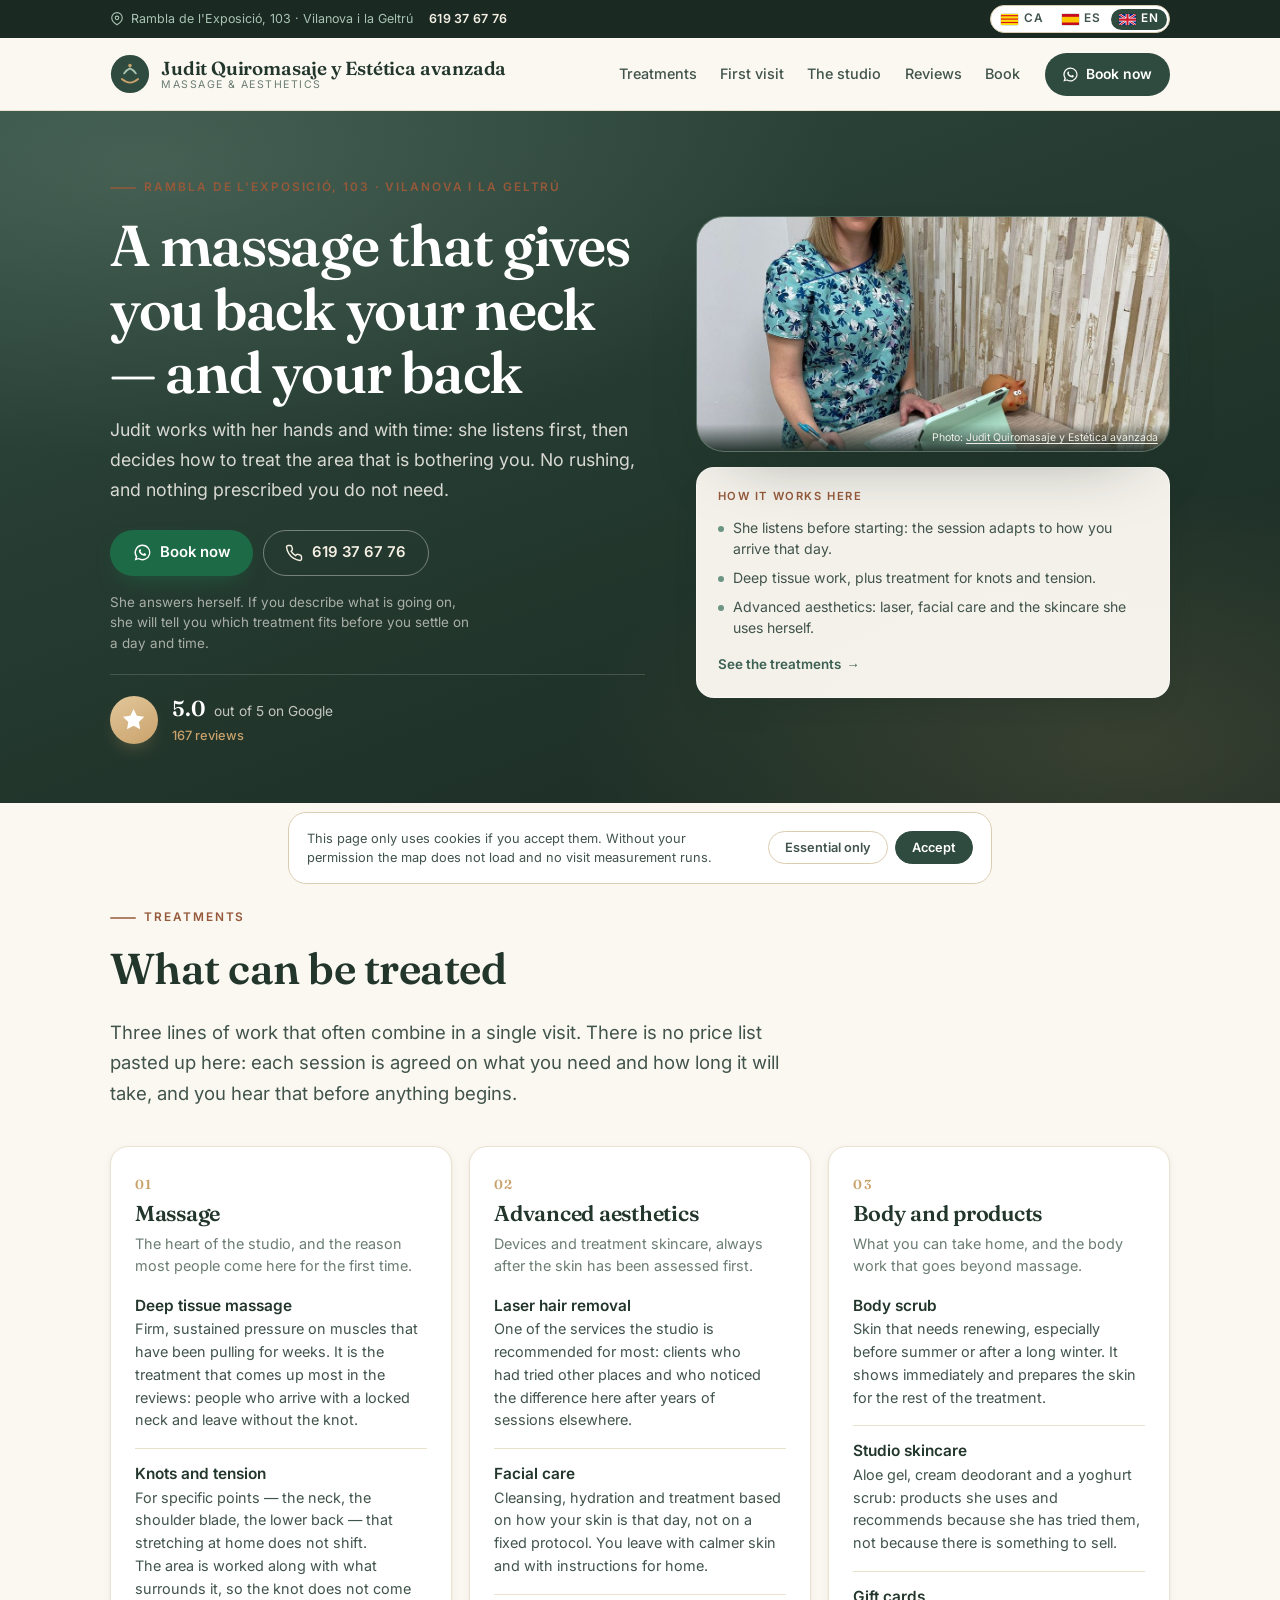
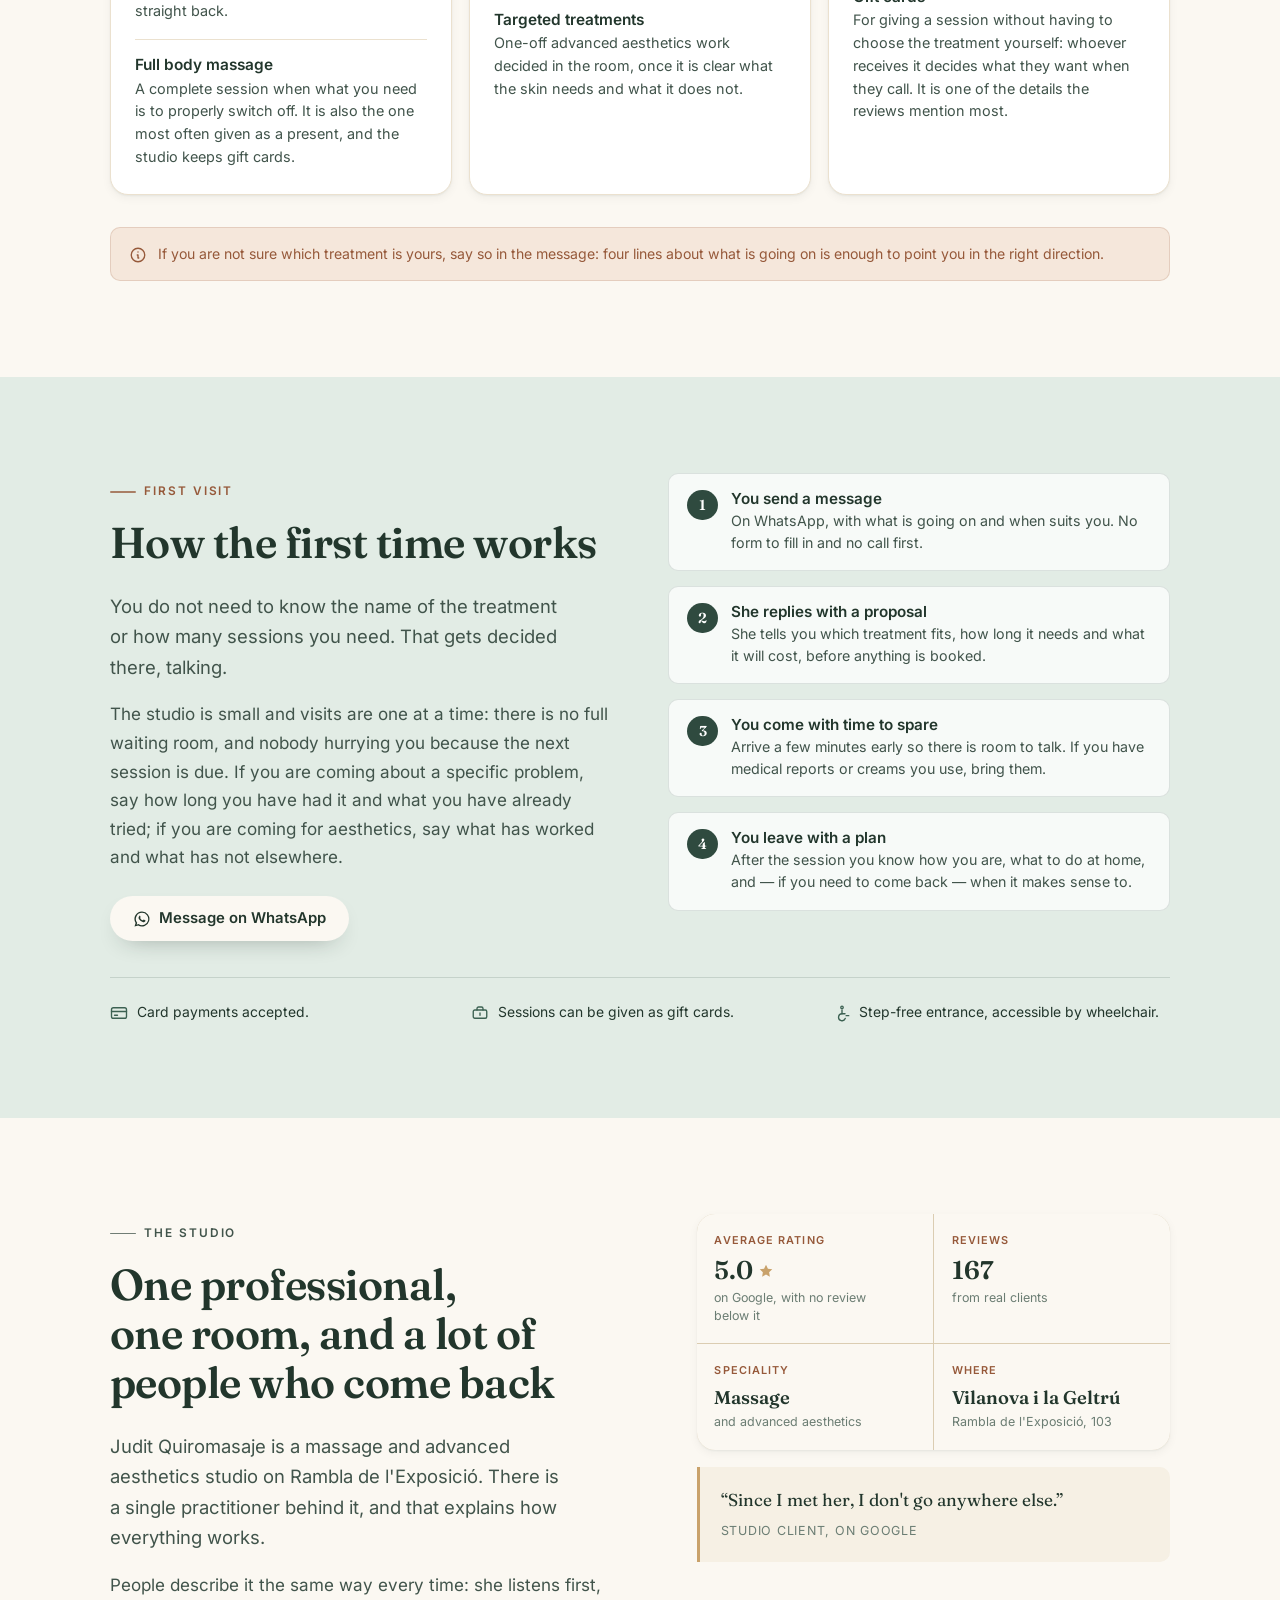
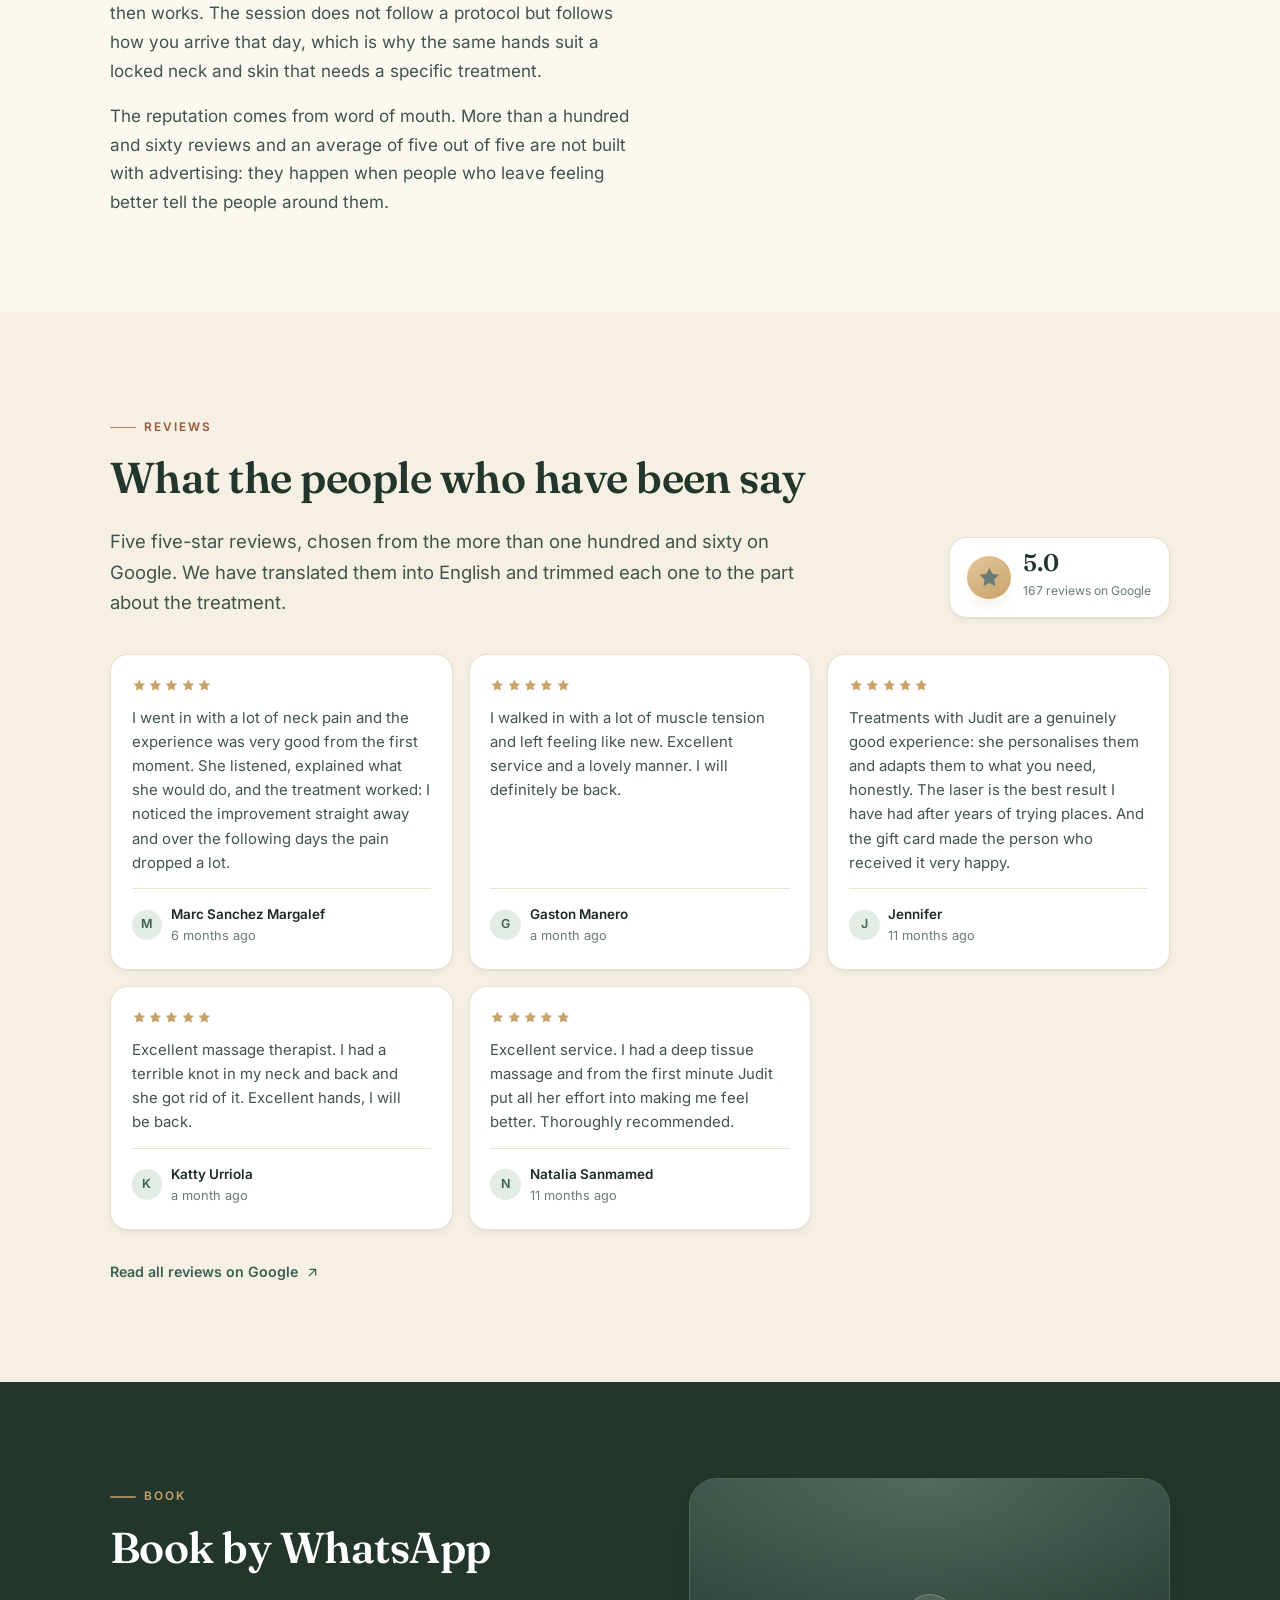
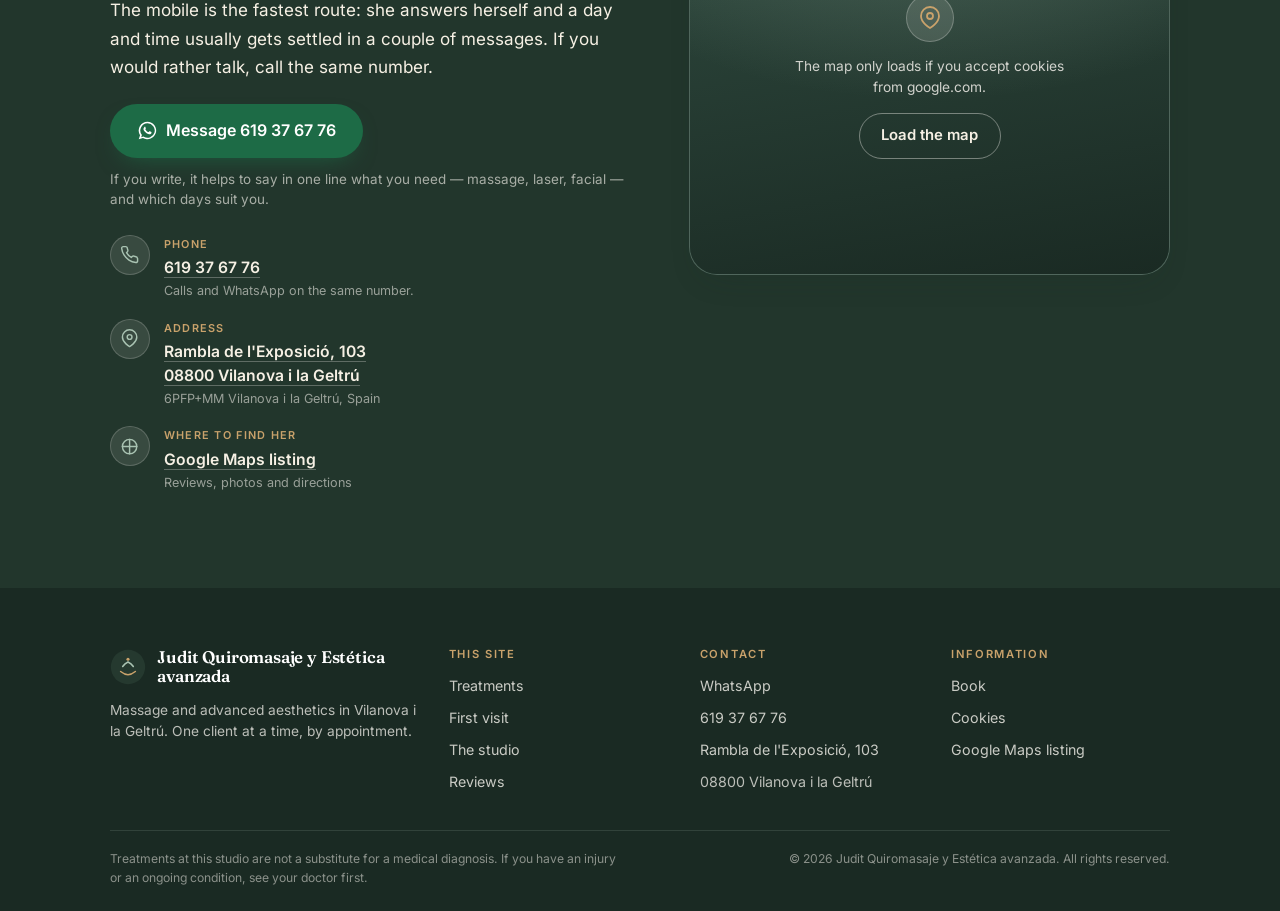
==== en/index.html @ f1882da8 "Trilingual site for juditquiromasaje" ====
<!DOCTYPE html>
<html lang="en" dir="ltr">
<head>
<meta charset="utf-8">
<meta name="viewport" content="width=device-width, initial-scale=1">
<title>Judit Quiromasaje — Massage and advanced aesthetics in Vilanova i la Geltrú</title>
<meta name="description" content="Massage and advanced aesthetics studio at Rambla de l&#39;Exposició, 103, Vilanova i la Geltrú. Deep tissue massage, facial and body treatments, laser and skincare. Book by WhatsApp.">
<meta name="author" content="Judit Quiromasaje y Estética avanzada">
<meta name="theme-color" content="#2f4a3f">
<meta name="robots" content="index, follow">
<link rel="canonical" href="https://juditquiromasaje.vilanovailageltru.info/en/">

<meta property="og:type" content="website">
<meta property="og:site_name" content="Judit Quiromasaje y Estética avanzada">
<meta property="og:title" content="Judit Quiromasaje — Massage and advanced aesthetics in Vilanova i la Geltrú">
<meta property="og:description" content="Massage and advanced aesthetics studio at Rambla de l&#39;Exposició, 103, Vilanova i la Geltrú. Deep tissue massage, facial and body treatments, laser and skincare. Book by WhatsApp.">
<meta property="og:locale" content="en_GB">
<meta property="og:url" content="https://juditquiromasaje.vilanovailageltru.info/en/">
<meta property="og:image" content="https://juditquiromasaje.vilanovailageltru.info/assets/img/og-image.jpg">
<meta property="og:image:width" content="1200">
<meta property="og:image:height" content="630">
<meta property="og:image:alt" content="Massage and advanced aesthetics in Vilanova i la Geltrú, bookable by WhatsApp">
<meta name="twitter:card" content="summary_large_image">
<meta name="twitter:title" content="Judit Quiromasaje — Massage and advanced aesthetics in Vilanova i la Geltrú">
<meta name="twitter:description" content="Massage and advanced aesthetics studio at Rambla de l&#39;Exposició, 103, Vilanova i la Geltrú. Deep tissue massage, facial and body treatments, laser and skincare. Book by WhatsApp.">
<meta name="twitter:image" content="https://juditquiromasaje.vilanovailageltru.info/assets/img/og-image.jpg">


<link rel="alternate" hreflang="ca-ES" href="https://juditquiromasaje.vilanovailageltru.info/">

<link rel="alternate" hreflang="es-ES" href="https://juditquiromasaje.vilanovailageltru.info/es/">

<link rel="alternate" hreflang="en-GB" href="https://juditquiromasaje.vilanovailageltru.info/en/">

<link rel="alternate" hreflang="x-default" href="https://juditquiromasaje.vilanovailageltru.info/">


<link rel="icon" href="../assets/img/favicon.svg" type="image/svg+xml">
<link rel="apple-touch-icon" href="../assets/img/apple-touch-icon.png">
<link rel="manifest" href="../site.webmanifest">
<link rel="preload" href="../assets/fonts/fraunces-latin.woff2" as="font" type="font/woff2" crossorigin>
<link rel="preload" href="../assets/fonts/inter-latin.woff2" as="font" type="font/woff2" crossorigin>
<link rel="stylesheet" href="../assets/css/styles.css">
<script type="application/ld+json">
{
  "@context": "https://schema.org",
  "@type": "HealthAndBeautyBusiness",
  "@id": "https://juditquiromasaje.vilanovailageltru.info/#business",
  "name": "Judit Quiromasaje y Estética avanzada",
  "url": "https://juditquiromasaje.vilanovailageltru.info",
  "image": "https://juditquiromasaje.vilanovailageltru.info/assets/img/og-image.jpg",
  "telephone": "+34619376776",
  "address": {
    "@type": "PostalAddress",
    "streetAddress": "Rambla de l'Exposició, 103",
    "postalCode": "08800",
    "addressLocality": "Vilanova i la Geltrú",
    "addressRegion": "Barcelona",
    "addressCountry": "ES"
  },
  "geo": {
    "@type": "GeoCoordinates",
    "latitude": 41.224205,
    "longitude": 1.7366772
  },
  "hasMap": "https://maps.google.com/?cid=7962689806372294087&g_mp=Cilnb29nbGUubWFwcy5wbGFjZXMudjEuUGxhY2VzLlNlYXJjaE5lYXJieRACGAQgAA",
  "inLanguage": "en",
  "aggregateRating": {
    "@type": "AggregateRating",
    "ratingValue": 5,
    "reviewCount": 167,
    "bestRating": 5,
    "worstRating": 1
  }
}
</script>
<script>
  /* Google Analytics 4 with consent mode. Goes in <head> of every generated page,
     before any other script. Nothing is fetched from Google until the visitor
     accepts, and storage stays denied by default even if the tag loads elsewhere. */
  (function () {
    var ID = 'G-71LT2Q093H';
    var KEY = 'cookie-consent-v1';
    var accepted = false;
    try { accepted = localStorage.getItem(KEY) === 'accepted'; } catch (e) {}

    window.dataLayer = window.dataLayer || [];
    window.gtag = function () { window.dataLayer.push(arguments); };
    gtag('js', new Date());

    gtag('consent', 'default', {
      ad_storage: 'denied',
      ad_user_data: 'denied',
      ad_personalization: 'denied',
      analytics_storage: 'denied'
    });

    function load() {
      if (window.__gaLoaded) return;
      window.__gaLoaded = true;
      var s = document.createElement('script');
      s.async = true;
      s.src = 'https://www.googletagmanager.com/gtag/js?id=' + ID;
      document.head.appendChild(s);
      gtag('config', ID);
    }

    function grant() {
      load();
      gtag('consent', 'update', {
        ad_storage: 'granted',
        ad_user_data: 'granted',
        ad_personalization: 'granted',
        analytics_storage: 'granted'
      });
    }

    /* The cookie banner calls this from BOTH buttons; nothing touches Google before it runs. */
    window.__analyticsConsent = function (isAccepted) {
      try { localStorage.setItem(KEY, isAccepted ? 'accepted' : 'essential'); } catch (e) {}
      if (isAccepted) grant();
    };

    if (accepted) grant();
  })();
</script>
</head>
<body>
<a class="skip-link" href="#main">Skip to content</a>

<div class="topbar">
  <div class="wrap topbar__inner">
    <p class="topbar__note">
      <svg viewBox="0 0 24 24" width="14" height="14" fill="none" stroke="currentColor" stroke-width="1.9" stroke-linecap="round" stroke-linejoin="round" aria-hidden="true"><path d="M21 10c0 7-9 12-9 12S3 17 3 10a9 9 0 0 1 18 0Z"/><circle cx="12" cy="10" r="3"/></svg>
      Rambla de l&#39;Exposició, 103 · Vilanova i la Geltrú
    </p>
    <p class="topbar__phone">
      <a href="tel:+34619376776">619 37 67 76</a>
    </p>
    <nav class="langs" aria-label="Language">
      
      <a class="langs__link" href="../" hreflang="ca" lang="ca">
        <span class="langs__flag" aria-hidden="true"><svg viewBox="0 0 24 16"><rect width="24" height="16" fill="#fcdd09"/><g fill="#da121a"><rect y="1.6" width="24" height="1.6"/><rect y="6.4" width="24" height="1.6"/><rect y="11.2" width="24" height="1.6"/></g></svg></span>
        <span class="langs__code">ca</span>
        <span class="sr-only">Català</span>
      </a>
      
      <a class="langs__link" href="../es/" hreflang="es" lang="es">
        <span class="langs__flag" aria-hidden="true"><svg viewBox="0 0 24 16"><rect width="24" height="16" fill="#c60b1e"/><rect y="4" width="24" height="8" fill="#ffc400"/></svg></span>
        <span class="langs__code">es</span>
        <span class="sr-only">Español</span>
      </a>
      
      <a class="langs__link" href="../en/" hreflang="en" lang="en" aria-current="true">
        <span class="langs__flag" aria-hidden="true"><svg viewBox="0 0 24 16"><rect width="24" height="16" fill="#00247d"/><path d="M0 0 24 16M24 0 0 16" stroke="#fff" stroke-width="3.2"/><path d="M0 0 24 16M24 0 0 16" stroke="#cf142b" stroke-width="1.6"/><path d="M12 0v16M0 8h24" stroke="#fff" stroke-width="5.2"/><path d="M12 0v16M0 8h24" stroke="#cf142b" stroke-width="3"/></svg></span>
        <span class="langs__code">en</span>
        <span class="sr-only">English</span>
      </a>
      
    </nav>
  </div>
</div>

<header class="header">
  <div class="wrap header__inner">
    <a class="brand" href="../" aria-label="Judit Quiromasaje y Estética avanzada — Vilanova i la Geltrú">
      <svg class="brand__mark" viewBox="0 0 44 44" width="40" height="40" aria-hidden="true">
        <circle cx="22" cy="22" r="21" fill="#2f4a3f"/>
        <path d="M13 27.5c3.2 2.6 5.9 3.9 9 3.9s5.8-1.3 9-3.9" stroke="#c9a26b" stroke-width="1.9" fill="none" stroke-linecap="round"/>
        <path d="M15.5 21.4c2-3.1 4.1-4.6 6.5-5.6 2.4 1 4.5 2.5 6.5 5.6" stroke="#a9c3b2" stroke-width="1.9" fill="none" stroke-linecap="round"/>
        <circle cx="22" cy="12.6" r="1.9" fill="#c9a26b"/>
      </svg>
      <span class="brand__text">
        <span class="brand__name">Judit Quiromasaje y Estética avanzada</span>
        <span class="brand__sub">Massage &amp; aesthetics</span>
      </span>
    </a>
    <nav class="nav" id="site-nav" data-open="false" aria-label="Main navigation">
      <ul class="nav__list">
        <li><a class="nav__link" href="#tractaments">Treatments</a></li>
        <li><a class="nav__link" href="#primera-visita">First visit</a></li>
        <li><a class="nav__link" href="#estudi">The studio</a></li>
        <li><a class="nav__link" href="#opinions">Reviews</a></li>
        <li><a class="nav__link" href="#contacte">Book</a></li>
      </ul>
    </nav>
    <a class="header__cta" href="https://wa.me/34619376776" target="_blank" rel="noopener">
      <svg viewBox="0 0 24 24" width="17" height="17" fill="currentColor" aria-hidden="true"><path d="M12 2a10 10 0 0 0-8.5 15.3L2 22l4.8-1.4A10 10 0 1 0 12 2Zm0 1.8a8.2 8.2 0 1 1-4.2 15.2l-.4-.2-2.6.8.8-2.5-.3-.4A8.2 8.2 0 0 1 12 3.8Zm-3 4c-.2 0-.5.1-.7.4-.3.3-.9 1-.9 2s.7 2.2 1 2.5c.2.3 1.5 2.1 3.7 2.9 1.8.7 2.2.6 2.6.6.5 0 1.5-.6 1.7-1.2.2-.6.2-1.1.2-1.2-.1-.1-.3-.2-.6-.3l-1.5-.7c-.2-.1-.4-.1-.5.1l-.6.8c-.1.2-.3.2-.5.1a7 7 0 0 1-2-1.3 7.6 7.6 0 0 1-1.4-1.8c-.1-.2 0-.3.1-.4l.5-.6c.1-.2.1-.3 0-.4l-.7-1.6c-.1-.4-.3-.4-.4-.4H9Z"/></svg>
      Book now
    </a>
    <button class="nav-toggle" type="button" aria-expanded="false" aria-controls="site-nav" aria-label="Open or close the menu">
      <svg viewBox="0 0 24 24" width="22" height="22" fill="none" stroke="currentColor" stroke-width="2" stroke-linecap="round" aria-hidden="true"><path d="M4 7h16M4 12h16M4 17h16"/></svg>
    </button>
  </div>
</header>

<main id="main">

  <!-- ================= HERO ================= -->
  <section class="hero" aria-labelledby="hero-title">
    <span class="hero__wash" aria-hidden="true"></span>
    <div class="wrap hero__inner">
      <div class="hero__copy">
        <p class="eyebrow">Rambla de l&#39;Exposició, 103 · Vilanova i la Geltrú</p>
        <h1 class="hero__title" id="hero-title">A massage that gives you back your neck — and your back</h1>
        <p class="hero__subtitle">Judit works with her hands and with time: she listens first, then decides how to treat the area that is bothering you. No rushing, and nothing prescribed you do not need.</p>
        <div class="hero__actions">
          <a class="btn btn--wa" href="https://wa.me/34619376776" target="_blank" rel="noopener">
            <svg viewBox="0 0 24 24" width="19" height="19" fill="currentColor" aria-hidden="true"><path d="M12 2a10 10 0 0 0-8.5 15.3L2 22l4.8-1.4A10 10 0 1 0 12 2Zm0 1.8a8.2 8.2 0 1 1-4.2 15.2l-.4-.2-2.6.8.8-2.5-.3-.4A8.2 8.2 0 0 1 12 3.8Zm-3 4c-.2 0-.5.1-.7.4-.3.3-.9 1-.9 2s.7 2.2 1 2.5c.2.3 1.5 2.1 3.7 2.9 1.8.7 2.2.6 2.6.6.5 0 1.5-.6 1.7-1.2.2-.6.2-1.1.2-1.2-.1-.1-.3-.2-.6-.3l-1.5-.7c-.2-.1-.4-.1-.5.1l-.6.8c-.1.2-.3.2-.5.1a7 7 0 0 1-2-1.3 7.6 7.6 0 0 1-1.4-1.8c-.1-.2 0-.3.1-.4l.5-.6c.1-.2.1-.3 0-.4l-.7-1.6c-.1-.4-.3-.4-.4-.4H9Z"/></svg>
            Book now
          </a>
          <a class="btn btn--outline" href="tel:+34619376776">
            <svg viewBox="0 0 24 24" width="18" height="18" fill="none" stroke="currentColor" stroke-width="1.9" stroke-linecap="round" stroke-linejoin="round" aria-hidden="true"><path d="M22 16.9v3a2 2 0 0 1-2.2 2 19.8 19.8 0 0 1-8.6-3.1 19.5 19.5 0 0 1-6-6A19.8 19.8 0 0 1 2.1 4.2 2 2 0 0 1 4.1 2h3a2 2 0 0 1 2 1.7c.1.9.4 1.8.7 2.6a2 2 0 0 1-.5 2.1L8.1 9.6a16 16 0 0 0 6 6l1.2-1.2a2 2 0 0 1 2.1-.5c.8.3 1.7.6 2.6.7a2 2 0 0 1 1.7 2.1Z"/></svg>
            619 37 67 76
          </a>
        </div>
        <p class="hero__hint">She answers herself. If you describe what is going on, she will tell you which treatment fits before you settle on a day and time.</p>
        <div class="hero__proof">
          <span class="rating__star" aria-hidden="true">
            <svg viewBox="0 0 24 24" fill="currentColor"><path d="M12 2.6l2.9 5.9 6.5.95-4.7 4.6 1.1 6.45L12 17.4l-5.8 3.1 1.1-6.45-4.7-4.6 6.5-.95L12 2.6Z"/></svg>
          </span>
          <p class="hero__proofText">
            <strong>5.0</strong> out of 5 on Google
            <span class="rating__count">167 reviews</span>
          </p>
        </div>
      </div>

      <div class="hero__aside">
        
        <figure class="hero__photo">
          <img src="../assets/img/hero-photo.jpg" alt="Inside Judit Quiromasaje&#39;s massage and aesthetics studio in Vilanova i la Geltrú" width="1050" height="1400" fetchpriority="high" decoding="async">
          
          <figcaption data-photo-credit>Photo:
            <a href="https://maps.google.com/maps/contrib/117145255998800128202" target="_blank" rel="noopener nofollow">Judit Quiromasaje y Estética avanzada</a>
          </figcaption>
          
        </figure>
        
        <div class="hero__card">
          <p class="hero__cardKicker">How it works here</p>
          <ul class="hero__cardList">
            <li>
              <span class="dot" aria-hidden="true"></span>
              <span>She listens before starting: the session adapts to how you arrive that day.</span>
            </li>
            <li>
              <span class="dot" aria-hidden="true"></span>
              <span>Deep tissue work, plus treatment for knots and tension.</span>
            </li>
            <li>
              <span class="dot" aria-hidden="true"></span>
              <span>Advanced aesthetics: laser, facial care and the skincare she uses herself.</span>
            </li>
          </ul>
          <a class="hero__cardLink" href="#tractaments">See the treatments</a>
        </div>
      </div>
    </div>
  </section>

  <!-- ================= TREATMENTS ================= -->
  <section class="section" id="tractaments" aria-labelledby="treat-title">
    <div class="wrap">
      <div class="section__head reveal">
        <p class="eyebrow">Treatments</p>
        <h2 class="h2" id="treat-title">What can be treated</h2>
        <p class="lead">Three lines of work that often combine in a single visit. There is no price list pasted up here: each session is agreed on what you need and how long it will take, and you hear that before anything begins.</p>
      </div>

      <div class="groups">
        <article class="group reveal">
          <header class="group__head">
            <span class="group__index">01</span>
            <h3 class="group__title">Massage</h3>
            <p class="group__lead">The heart of the studio, and the reason most people come here for the first time.</p>
          </header>
          <ul class="group__list">
            
            <li class="treatment">
              <h4 class="treatment__name">Deep tissue massage</h4>
              <p class="treatment__text">Firm, sustained pressure on muscles that have been pulling for weeks. It is the treatment that comes up most in the reviews: people who arrive with a locked neck and leave without the knot.</p>
            </li>
            
            <li class="treatment">
              <h4 class="treatment__name">Knots and tension</h4>
              <p class="treatment__text">For specific points — the neck, the shoulder blade, the lower back — that stretching at home does not shift. The area is worked along with what surrounds it, so the knot does not come straight back.</p>
            </li>
            
            <li class="treatment">
              <h4 class="treatment__name">Full body massage</h4>
              <p class="treatment__text">A complete session when what you need is to properly switch off. It is also the one most often given as a present, and the studio keeps gift cards.</p>
            </li>
            
          </ul>
        </article>

        <article class="group reveal">
          <header class="group__head">
            <span class="group__index">02</span>
            <h3 class="group__title">Advanced aesthetics</h3>
            <p class="group__lead">Devices and treatment skincare, always after the skin has been assessed first.</p>
          </header>
          <ul class="group__list">
            
            <li class="treatment">
              <h4 class="treatment__name">Laser hair removal</h4>
              <p class="treatment__text">One of the services the studio is recommended for most: clients who had tried other places and who noticed the difference here after years of sessions elsewhere.</p>
            </li>
            
            <li class="treatment">
              <h4 class="treatment__name">Facial care</h4>
              <p class="treatment__text">Cleansing, hydration and treatment based on how your skin is that day, not on a fixed protocol. You leave with calmer skin and with instructions for home.</p>
            </li>
            
            <li class="treatment">
              <h4 class="treatment__name">Targeted treatments</h4>
              <p class="treatment__text">One-off advanced aesthetics work decided in the room, once it is clear what the skin needs and what it does not.</p>
            </li>
            
          </ul>
        </article>

        <article class="group reveal">
          <header class="group__head">
            <span class="group__index">03</span>
            <h3 class="group__title">Body and products</h3>
            <p class="group__lead">What you can take home, and the body work that goes beyond massage.</p>
          </header>
          <ul class="group__list">
            
            <li class="treatment">
              <h4 class="treatment__name">Body scrub</h4>
              <p class="treatment__text">Skin that needs renewing, especially before summer or after a long winter. It shows immediately and prepares the skin for the rest of the treatment.</p>
            </li>
            
            <li class="treatment">
              <h4 class="treatment__name">Studio skincare</h4>
              <p class="treatment__text">Aloe gel, cream deodorant and a yoghurt scrub: products she uses and recommends because she has tried them, not because there is something to sell.</p>
            </li>
            
            <li class="treatment">
              <h4 class="treatment__name">Gift cards</h4>
              <p class="treatment__text">For giving a session without having to choose the treatment yourself: whoever receives it decides what they want when they call. It is one of the details the reviews mention most.</p>
            </li>
            
          </ul>
        </article>
      </div>

      <p class="note reveal">
        <svg viewBox="0 0 24 24" width="18" height="18" fill="none" stroke="currentColor" stroke-width="1.8" stroke-linecap="round" stroke-linejoin="round" aria-hidden="true"><circle cx="12" cy="12" r="9"/><path d="M12 8h.01M11 12h1v4h1"/></svg>
        If you are not sure which treatment is yours, say so in the message: four lines about what is going on is enough to point you in the right direction.
      </p>
    </div>
  </section>

  <!-- ================= FIRST VISIT ================= -->
  <section class="section section--sage" id="primera-visita" aria-labelledby="first-title">
    <div class="wrap">
      <div class="first__grid">
        <div class="reveal">
          <p class="eyebrow">First visit</p>
          <h2 class="h2" id="first-title">How the first time works</h2>
          <p class="lead">You do not need to know the name of the treatment or how many sessions you need. That gets decided there, talking.</p>
          <p class="first__body">The studio is small and visits are one at a time: there is no full waiting room, and nobody hurrying you because the next session is due. If you are coming about a specific problem, say how long you have had it and what you have already tried; if you are coming for aesthetics, say what has worked and what has not elsewhere.</p>
          <a class="btn btn--cream" href="https://wa.me/34619376776" target="_blank" rel="noopener">
            <svg viewBox="0 0 24 24" width="18" height="18" fill="currentColor" aria-hidden="true"><path d="M12 2a10 10 0 0 0-8.5 15.3L2 22l4.8-1.4A10 10 0 1 0 12 2Zm0 1.8a8.2 8.2 0 1 1-4.2 15.2l-.4-.2-2.6.8.8-2.5-.3-.4A8.2 8.2 0 0 1 12 3.8Zm-3 4c-.2 0-.5.1-.7.4-.3.3-.9 1-.9 2s.7 2.2 1 2.5c.2.3 1.5 2.1 3.7 2.9 1.8.7 2.2.6 2.6.6.5 0 1.5-.6 1.7-1.2.2-.6.2-1.1.2-1.2-.1-.1-.3-.2-.6-.3l-1.5-.7c-.2-.1-.4-.1-.5.1l-.6.8c-.1.2-.3.2-.5.1a7 7 0 0 1-2-1.3 7.6 7.6 0 0 1-1.4-1.8c-.1-.2 0-.3.1-.4l.5-.6c.1-.2.1-.3 0-.4l-.7-1.6c-.1-.4-.3-.4-.4-.4H9Z"/></svg>
            Message on WhatsApp
          </a>
        </div>

        <ol class="steps reveal">
          <li class="step">
            <span class="step__num">1</span>
            <div>
              <h3 class="step__title">You send a message</h3>
              <p class="step__text">On WhatsApp, with what is going on and when suits you. No form to fill in and no call first.</p>
            </div>
          </li>
          <li class="step">
            <span class="step__num">2</span>
            <div>
              <h3 class="step__title">She replies with a proposal</h3>
              <p class="step__text">She tells you which treatment fits, how long it needs and what it will cost, before anything is booked.</p>
            </div>
          </li>
          <li class="step">
            <span class="step__num">3</span>
            <div>
              <h3 class="step__title">You come with time to spare</h3>
              <p class="step__text">Arrive a few minutes early so there is room to talk. If you have medical reports or creams you use, bring them.</p>
            </div>
          </li>
          <li class="step">
            <span class="step__num">4</span>
            <div>
              <h3 class="step__title">You leave with a plan</h3>
              <p class="step__text">After the session you know how you are, what to do at home, and — if you need to come back — when it makes sense to.</p>
            </div>
          </li>
        </ol>
      </div>

      <ul class="practical reveal">
        <li>
          <svg viewBox="0 0 24 24" width="18" height="18" fill="none" stroke="currentColor" stroke-width="1.8" stroke-linecap="round" stroke-linejoin="round" aria-hidden="true"><rect x="2" y="5" width="20" height="14" rx="2.5"/><path d="M2 10h20"/><path d="M6 15h4"/></svg>
          <span>Card payments accepted.</span>
        </li>
        <li>
          <svg viewBox="0 0 24 24" width="18" height="18" fill="none" stroke="currentColor" stroke-width="1.8" stroke-linecap="round" stroke-linejoin="round" aria-hidden="true"><rect x="3" y="8" width="18" height="11" rx="2"/><path d="M8 8V6a2 2 0 0 1 2-2h4a2 2 0 0 1 2 2v2"/><path d="M12 12v3"/></svg>
          <span>Sessions can be given as gift cards.</span>
        </li>
        <li>
          <svg viewBox="0 0 24 24" width="18" height="18" fill="none" stroke="currentColor" stroke-width="1.8" stroke-linecap="round" stroke-linejoin="round" aria-hidden="true"><circle cx="12" cy="4.5" r="1.6"/><path d="M12 8v5h4"/><path d="M12 13a4.6 4.6 0 1 0 4.3 6.3"/><path d="M17.5 15.5h3.5"/></svg>
          <span>Step-free entrance, accessible by wheelchair.</span>
        </li>
      </ul>
    </div>
  </section>

  <!-- ================= ABOUT / STUDIO ================= -->
  <section class="section" id="estudi" aria-labelledby="studio-title">
    <div class="wrap">
      <div class="about__grid">
        <div class="about__copy reveal">
          <p class="eyebrow">The studio</p>
          <h2 class="h2" id="studio-title">One professional, one room, and a lot of people who come back</h2>
          <p class="lead">Judit Quiromasaje is a massage and advanced aesthetics studio on Rambla de l&#39;Exposició. There is a single practitioner behind it, and that explains how everything works.</p>
          <p>People describe it the same way every time: she listens first, then works. The session does not follow a protocol but follows how you arrive that day, which is why the same hands suit a locked neck and skin that needs a specific treatment.</p>
          <p>The reputation comes from word of mouth. More than a hundred and sixty reviews and an average of five out of five are not built with advertising: they happen when people who leave feeling better tell the people around them.</p>
        </div>
        <div class="reveal">
          <dl class="stats">
            <div class="stat">
              <dt class="stat__label">Average rating</dt>
              <dd class="stat__value">
                5.0
                <svg viewBox="0 0 24 24" fill="currentColor" aria-hidden="true"><path d="M12 2.6l2.9 5.9 6.5.95-4.7 4.6 1.1 6.45L12 17.4l-5.8 3.1 1.1-6.45-4.7-4.6 6.5-.95L12 2.6Z"/></svg>
              </dd>
              <p class="stat__label">on Google, with no review below it</p>
            </div>
            <div class="stat">
              <dt class="stat__label">Reviews</dt>
              <dd class="stat__value">167</dd>
              <p class="stat__label">from real clients</p>
            </div>
            <div class="stat">
              <dt class="stat__label">Speciality</dt>
              <dd class="stat__value stat__value--text">Massage</dd>
              <p class="stat__label">and advanced aesthetics</p>
            </div>
            <div class="stat">
              <dt class="stat__label">Where</dt>
              <dd class="stat__value stat__value--text">Vilanova i la Geltrú</dd>
              <p class="stat__label">Rambla de l&#39;Exposició, 103</p>
            </div>
          </dl>
          <figure class="pull">
            <blockquote><p>“Since I met her, I don&#39;t go anywhere else.”</p></blockquote>
            <figcaption>Studio client, on Google</figcaption>
          </figure>
        </div>
      </div>
    </div>
  </section>

  <!-- ================= REVIEWS ================= -->
  <section class="section section--sand" id="opinions" aria-labelledby="reviews-title">
    <div class="wrap">
      <div class="reviews__head reveal">
        <div>
          <p class="eyebrow">Reviews</p>
          <h2 class="h2" id="reviews-title">What the people who have been say</h2>
          <p class="lead">Five five-star reviews, chosen from the more than one hundred and sixty on Google. We have translated them into English and trimmed each one to the part about the treatment.</p>
        </div>
        <div class="reviews__score">
          <span class="rating__star" aria-hidden="true">
            <svg viewBox="0 0 24 24" fill="currentColor"><path d="M12 2.6l2.9 5.9 6.5.95-4.7 4.6 1.1 6.45L12 17.4l-5.8 3.1 1.1-6.45-4.7-4.6 6.5-.95L12 2.6Z"/></svg>
          </span>
          <div>
            <b>5.0</b>
            <span>167 reviews on Google</span>
          </div>
        </div>
      </div>
      <div class="quotes">
        
        <figure class="quote reveal">
          <div class="quote__stars" aria-label="5 out of 5 stars">
            <svg viewBox="0 0 24 24" fill="currentColor" aria-hidden="true"><path d="M12 2.6l2.9 5.9 6.5.95-4.7 4.6 1.1 6.45L12 17.4l-5.8 3.1 1.1-6.45-4.7-4.6 6.5-.95L12 2.6Z"/></svg><svg viewBox="0 0 24 24" fill="currentColor" aria-hidden="true"><path d="M12 2.6l2.9 5.9 6.5.95-4.7 4.6 1.1 6.45L12 17.4l-5.8 3.1 1.1-6.45-4.7-4.6 6.5-.95L12 2.6Z"/></svg><svg viewBox="0 0 24 24" fill="currentColor" aria-hidden="true"><path d="M12 2.6l2.9 5.9 6.5.95-4.7 4.6 1.1 6.45L12 17.4l-5.8 3.1 1.1-6.45-4.7-4.6 6.5-.95L12 2.6Z"/></svg><svg viewBox="0 0 24 24" fill="currentColor" aria-hidden="true"><path d="M12 2.6l2.9 5.9 6.5.95-4.7 4.6 1.1 6.45L12 17.4l-5.8 3.1 1.1-6.45-4.7-4.6 6.5-.95L12 2.6Z"/></svg><svg viewBox="0 0 24 24" fill="currentColor" aria-hidden="true"><path d="M12 2.6l2.9 5.9 6.5.95-4.7 4.6 1.1 6.45L12 17.4l-5.8 3.1 1.1-6.45-4.7-4.6 6.5-.95L12 2.6Z"/></svg>
          </div>
          <blockquote><p>I went in with a lot of neck pain and the experience was very good from the first moment. She listened, explained what she would do, and the treatment worked: I noticed the improvement straight away and over the following days the pain dropped a lot.</p></blockquote>
          <figcaption>
            <span class="quote__avatar" aria-hidden="true">M</span>
            <span>
              <strong>Marc Sanchez Margalef</strong>
              6 months ago
            </span>
          </figcaption>
        </figure>
        
        <figure class="quote reveal">
          <div class="quote__stars" aria-label="5 out of 5 stars">
            <svg viewBox="0 0 24 24" fill="currentColor" aria-hidden="true"><path d="M12 2.6l2.9 5.9 6.5.95-4.7 4.6 1.1 6.45L12 17.4l-5.8 3.1 1.1-6.45-4.7-4.6 6.5-.95L12 2.6Z"/></svg><svg viewBox="0 0 24 24" fill="currentColor" aria-hidden="true"><path d="M12 2.6l2.9 5.9 6.5.95-4.7 4.6 1.1 6.45L12 17.4l-5.8 3.1 1.1-6.45-4.7-4.6 6.5-.95L12 2.6Z"/></svg><svg viewBox="0 0 24 24" fill="currentColor" aria-hidden="true"><path d="M12 2.6l2.9 5.9 6.5.95-4.7 4.6 1.1 6.45L12 17.4l-5.8 3.1 1.1-6.45-4.7-4.6 6.5-.95L12 2.6Z"/></svg><svg viewBox="0 0 24 24" fill="currentColor" aria-hidden="true"><path d="M12 2.6l2.9 5.9 6.5.95-4.7 4.6 1.1 6.45L12 17.4l-5.8 3.1 1.1-6.45-4.7-4.6 6.5-.95L12 2.6Z"/></svg><svg viewBox="0 0 24 24" fill="currentColor" aria-hidden="true"><path d="M12 2.6l2.9 5.9 6.5.95-4.7 4.6 1.1 6.45L12 17.4l-5.8 3.1 1.1-6.45-4.7-4.6 6.5-.95L12 2.6Z"/></svg>
          </div>
          <blockquote><p>I walked in with a lot of muscle tension and left feeling like new. Excellent service and a lovely manner. I will definitely be back.</p></blockquote>
          <figcaption>
            <span class="quote__avatar" aria-hidden="true">G</span>
            <span>
              <strong>Gaston Manero</strong>
              a month ago
            </span>
          </figcaption>
        </figure>
        
        <figure class="quote reveal">
          <div class="quote__stars" aria-label="5 out of 5 stars">
            <svg viewBox="0 0 24 24" fill="currentColor" aria-hidden="true"><path d="M12 2.6l2.9 5.9 6.5.95-4.7 4.6 1.1 6.45L12 17.4l-5.8 3.1 1.1-6.45-4.7-4.6 6.5-.95L12 2.6Z"/></svg><svg viewBox="0 0 24 24" fill="currentColor" aria-hidden="true"><path d="M12 2.6l2.9 5.9 6.5.95-4.7 4.6 1.1 6.45L12 17.4l-5.8 3.1 1.1-6.45-4.7-4.6 6.5-.95L12 2.6Z"/></svg><svg viewBox="0 0 24 24" fill="currentColor" aria-hidden="true"><path d="M12 2.6l2.9 5.9 6.5.95-4.7 4.6 1.1 6.45L12 17.4l-5.8 3.1 1.1-6.45-4.7-4.6 6.5-.95L12 2.6Z"/></svg><svg viewBox="0 0 24 24" fill="currentColor" aria-hidden="true"><path d="M12 2.6l2.9 5.9 6.5.95-4.7 4.6 1.1 6.45L12 17.4l-5.8 3.1 1.1-6.45-4.7-4.6 6.5-.95L12 2.6Z"/></svg><svg viewBox="0 0 24 24" fill="currentColor" aria-hidden="true"><path d="M12 2.6l2.9 5.9 6.5.95-4.7 4.6 1.1 6.45L12 17.4l-5.8 3.1 1.1-6.45-4.7-4.6 6.5-.95L12 2.6Z"/></svg>
          </div>
          <blockquote><p>Treatments with Judit are a genuinely good experience: she personalises them and adapts them to what you need, honestly. The laser is the best result I have had after years of trying places. And the gift card made the person who received it very happy.</p></blockquote>
          <figcaption>
            <span class="quote__avatar" aria-hidden="true">J</span>
            <span>
              <strong>Jennifer</strong>
              11 months ago
            </span>
          </figcaption>
        </figure>
        
        <figure class="quote reveal">
          <div class="quote__stars" aria-label="5 out of 5 stars">
            <svg viewBox="0 0 24 24" fill="currentColor" aria-hidden="true"><path d="M12 2.6l2.9 5.9 6.5.95-4.7 4.6 1.1 6.45L12 17.4l-5.8 3.1 1.1-6.45-4.7-4.6 6.5-.95L12 2.6Z"/></svg><svg viewBox="0 0 24 24" fill="currentColor" aria-hidden="true"><path d="M12 2.6l2.9 5.9 6.5.95-4.7 4.6 1.1 6.45L12 17.4l-5.8 3.1 1.1-6.45-4.7-4.6 6.5-.95L12 2.6Z"/></svg><svg viewBox="0 0 24 24" fill="currentColor" aria-hidden="true"><path d="M12 2.6l2.9 5.9 6.5.95-4.7 4.6 1.1 6.45L12 17.4l-5.8 3.1 1.1-6.45-4.7-4.6 6.5-.95L12 2.6Z"/></svg><svg viewBox="0 0 24 24" fill="currentColor" aria-hidden="true"><path d="M12 2.6l2.9 5.9 6.5.95-4.7 4.6 1.1 6.45L12 17.4l-5.8 3.1 1.1-6.45-4.7-4.6 6.5-.95L12 2.6Z"/></svg><svg viewBox="0 0 24 24" fill="currentColor" aria-hidden="true"><path d="M12 2.6l2.9 5.9 6.5.95-4.7 4.6 1.1 6.45L12 17.4l-5.8 3.1 1.1-6.45-4.7-4.6 6.5-.95L12 2.6Z"/></svg>
          </div>
          <blockquote><p>Excellent massage therapist. I had a terrible knot in my neck and back and she got rid of it. Excellent hands, I will be back.</p></blockquote>
          <figcaption>
            <span class="quote__avatar" aria-hidden="true">K</span>
            <span>
              <strong>Katty Urriola</strong>
              a month ago
            </span>
          </figcaption>
        </figure>
        
        <figure class="quote reveal">
          <div class="quote__stars" aria-label="5 out of 5 stars">
            <svg viewBox="0 0 24 24" fill="currentColor" aria-hidden="true"><path d="M12 2.6l2.9 5.9 6.5.95-4.7 4.6 1.1 6.45L12 17.4l-5.8 3.1 1.1-6.45-4.7-4.6 6.5-.95L12 2.6Z"/></svg><svg viewBox="0 0 24 24" fill="currentColor" aria-hidden="true"><path d="M12 2.6l2.9 5.9 6.5.95-4.7 4.6 1.1 6.45L12 17.4l-5.8 3.1 1.1-6.45-4.7-4.6 6.5-.95L12 2.6Z"/></svg><svg viewBox="0 0 24 24" fill="currentColor" aria-hidden="true"><path d="M12 2.6l2.9 5.9 6.5.95-4.7 4.6 1.1 6.45L12 17.4l-5.8 3.1 1.1-6.45-4.7-4.6 6.5-.95L12 2.6Z"/></svg><svg viewBox="0 0 24 24" fill="currentColor" aria-hidden="true"><path d="M12 2.6l2.9 5.9 6.5.95-4.7 4.6 1.1 6.45L12 17.4l-5.8 3.1 1.1-6.45-4.7-4.6 6.5-.95L12 2.6Z"/></svg><svg viewBox="0 0 24 24" fill="currentColor" aria-hidden="true"><path d="M12 2.6l2.9 5.9 6.5.95-4.7 4.6 1.1 6.45L12 17.4l-5.8 3.1 1.1-6.45-4.7-4.6 6.5-.95L12 2.6Z"/></svg>
          </div>
          <blockquote><p>Excellent service. I had a deep tissue massage and from the first minute Judit put all her effort into making me feel better. Thoroughly recommended.</p></blockquote>
          <figcaption>
            <span class="quote__avatar" aria-hidden="true">N</span>
            <span>
              <strong>Natalia Sanmamed</strong>
              11 months ago
            </span>
          </figcaption>
        </figure>
        
      </div>
      <a class="reviews__all" href="https://www.google.com/maps/place//data=!4m4!3m3!1s0x12a387c0a650e1bf:0x6e812830d571cdc7!9m1!1b1?g_mp=Cilnb29nbGUubWFwcy5wbGFjZXMudjEuUGxhY2VzLlNlYXJjaE5lYXJieRACGAQgAA" target="_blank" rel="noopener">
        Read all reviews on Google
        <svg viewBox="0 0 24 24" width="15" height="15" fill="none" stroke="currentColor" stroke-width="2" stroke-linecap="round" stroke-linejoin="round" aria-hidden="true"><path d="M7 17 17 7M8 7h9v9"/></svg>
      </a>
    </div>
  </section>

  <!-- ================= BOOKING / CONTACT ================= -->
  <section class="section section--booking" id="contacte" aria-labelledby="contact-title">
    <div class="wrap">
      <div class="booking__grid">
        <div class="booking__card reveal">
          <p class="eyebrow">Book</p>
          <h2 class="h2" id="contact-title">Book by WhatsApp</h2>
          <p class="booking__lead">The mobile is the fastest route: she answers herself and a day and time usually gets settled in a couple of messages. If you would rather talk, call the same number.</p>

          <a class="btn btn--wa btn--lg" href="https://wa.me/34619376776" target="_blank" rel="noopener">
            <svg viewBox="0 0 24 24" width="21" height="21" fill="currentColor" aria-hidden="true"><path d="M12 2a10 10 0 0 0-8.5 15.3L2 22l4.8-1.4A10 10 0 1 0 12 2Zm0 1.8a8.2 8.2 0 1 1-4.2 15.2l-.4-.2-2.6.8.8-2.5-.3-.4A8.2 8.2 0 0 1 12 3.8Zm-3 4c-.2 0-.5.1-.7.4-.3.3-.9 1-.9 2s.7 2.2 1 2.5c.2.3 1.5 2.1 3.7 2.9 1.8.7 2.2.6 2.6.6.5 0 1.5-.6 1.7-1.2.2-.6.2-1.1.2-1.2-.1-.1-.3-.2-.6-.3l-1.5-.7c-.2-.1-.4-.1-.5.1l-.6.8c-.1.2-.3.2-.5.1a7 7 0 0 1-2-1.3 7.6 7.6 0 0 1-1.4-1.8c-.1-.2 0-.3.1-.4l.5-.6c.1-.2.1-.3 0-.4l-.7-1.6c-.1-.4-.3-.4-.4-.4H9Z"/></svg>
            Message 619 37 67 76
          </a>
          <p class="booking__waNote">If you write, it helps to say in one line what you need — massage, laser, facial — and which days suit you.</p>

          <div class="contact-list">
            <div class="contact-item">
              <span class="contact-item__icon" aria-hidden="true">
                <svg viewBox="0 0 24 24" fill="none" stroke="currentColor" stroke-width="1.8" stroke-linecap="round" stroke-linejoin="round"><path d="M22 16.9v3a2 2 0 0 1-2.2 2 19.8 19.8 0 0 1-8.6-3.1 19.5 19.5 0 0 1-6-6A19.8 19.8 0 0 1 2.1 4.2 2 2 0 0 1 4.1 2h3a2 2 0 0 1 2 1.7c.1.9.4 1.8.7 2.6a2 2 0 0 1-.5 2.1L8.1 9.6a16 16 0 0 0 6 6l1.2-1.2a2 2 0 0 1 2.1-.5c.8.3 1.7.6 2.6.7a2 2 0 0 1 1.7 2.1Z"/></svg>
              </span>
              <div>
                <div class="contact-item__label">Phone</div>
                <div class="contact-item__value"><a href="tel:+34619376776">619 37 67 76</a></div>
                <div class="contact-item__meta">Calls and WhatsApp on the same number.</div>
              </div>
            </div>

            <div class="contact-item">
              <span class="contact-item__icon" aria-hidden="true">
                <svg viewBox="0 0 24 24" fill="none" stroke="currentColor" stroke-width="1.8" stroke-linecap="round" stroke-linejoin="round"><path d="M21 10c0 7-9 12-9 12S3 17 3 10a9 9 0 0 1 18 0Z"/><circle cx="12" cy="10" r="3"/></svg>
              </span>
              <div>
                <div class="contact-item__label">Address</div>
                <div class="contact-item__value">
                  <a href="https://www.google.com/maps/dir/?api=1&amp;destination=41.224205,1.7366772" target="_blank" rel="noopener">Rambla de l&#39;Exposició, 103<br>08800 Vilanova i la Geltrú</a>
                </div>
                <div class="contact-item__meta">6PFP+MM Vilanova i la Geltrú, Spain</div>
              </div>
            </div>

            <div class="contact-item">
              <span class="contact-item__icon" aria-hidden="true">
                <svg viewBox="0 0 24 24" fill="none" stroke="currentColor" stroke-width="1.8" stroke-linecap="round" stroke-linejoin="round"><circle cx="12" cy="12" r="9"/><path d="M12 3v18M3 12h18"/></svg>
              </span>
              <div>
                <div class="contact-item__label">Where to find her</div>
                
                <div class="contact-item__value"><a href="https://maps.google.com/?cid=7962689806372294087&amp;g_mp=Cilnb29nbGUubWFwcy5wbGFjZXMudjEuUGxhY2VzLlNlYXJjaE5lYXJieRACGAQgAA" target="_blank" rel="noopener">Google Maps listing</a></div>
                <div class="contact-item__meta">Reviews, photos and directions</div>
                
              </div>
            </div>
          </div>
        </div>

        <div class="map-shell" id="map-shell" data-map-loaded="false">
          <div class="map-placeholder">
            <div class="map-placeholder__inner">
              <span class="map-placeholder__pin" aria-hidden="true">
                <svg viewBox="0 0 24 24" fill="none" stroke="currentColor" stroke-width="1.8" stroke-linecap="round" stroke-linejoin="round"><path d="M21 10c0 7-9 12-9 12S3 17 3 10a9 9 0 0 1 18 0Z"/><circle cx="12" cy="10" r="3"/></svg>
              </span>
              <p>The map only loads if you accept cookies from google.com.</p>
              <button class="btn btn--outline" type="button" data-map-load>Load the map</button>
            </div>
          </div>
          <template id="map-template">
            <iframe title="Map showing the studio at Rambla de l&#39;Exposició, 103" src="https://www.google.com/maps?q=41.224205,1.7366772&amp;hl=en&amp;z=16&amp;output=embed" width="600" height="480" loading="lazy" referrerpolicy="no-referrer-when-downgrade" allowfullscreen></iframe>
          </template>
        </div>
      </div>
    </div>
  </section>

</main>

<footer class="footer">
  <div class="wrap">
    <div class="footer__grid">
      <div class="footer__brandCol">
        <a class="brand" href="../">
          <svg class="brand__mark" viewBox="0 0 44 44" width="36" height="36" aria-hidden="true">
            <circle cx="22" cy="22" r="21" fill="#25392f"/>
            <path d="M13 27.5c3.2 2.6 5.9 3.9 9 3.9s5.8-1.3 9-3.9" stroke="#c9a26b" stroke-width="1.9" fill="none" stroke-linecap="round"/>
            <path d="M15.5 21.4c2-3.1 4.1-4.6 6.5-5.6 2.4 1 4.5 2.5 6.5 5.6" stroke="#a9c3b2" stroke-width="1.9" fill="none" stroke-linecap="round"/>
            <circle cx="22" cy="12.6" r="1.9" fill="#c9a26b"/>
          </svg>
          <span class="brand__text"><span class="brand__name">Judit Quiromasaje y Estética avanzada</span></span>
        </a>
        <p>Massage and advanced aesthetics in Vilanova i la Geltrú. One client at a time, by appointment.</p>
      </div>
      <div>
        <h2>This site</h2>
        <ul>
          <li><a href="#tractaments">Treatments</a></li>
          <li><a href="#primera-visita">First visit</a></li>
          <li><a href="#estudi">The studio</a></li>
          <li><a href="#opinions">Reviews</a></li>
        </ul>
      </div>
      <div>
        <h2>Contact</h2>
        <ul>
          <li><a href="https://wa.me/34619376776" target="_blank" rel="noopener">WhatsApp</a></li>
          <li><a href="tel:+34619376776">619 37 67 76</a></li>
          <li><a href="https://www.google.com/maps/dir/?api=1&amp;destination=41.224205,1.7366772" target="_blank" rel="noopener">Rambla de l&#39;Exposició, 103</a></li>
          <li>08800 Vilanova i la Geltrú</li>
        </ul>
      </div>
      <div>
        <h2>Information</h2>
        <ul>
          <li><a href="#contacte">Book</a></li>
          <li><a href="#" data-cookie-open>Cookies</a></li>
          
          <li><a href="https://maps.google.com/?cid=7962689806372294087&amp;g_mp=Cilnb29nbGUubWFwcy5wbGFjZXMudjEuUGxhY2VzLlNlYXJjaE5lYXJieRACGAQgAA" target="_blank" rel="noopener">Google Maps listing</a></li>
          
        </ul>
      </div>
    </div>
    <div class="footer__legal">
      <p>Treatments at this studio are not a substitute for a medical diagnosis. If you have an injury or an ongoing condition, see your doctor first.</p>
      <p>© <span id="year">2026</span> Judit Quiromasaje y Estética avanzada. All rights reserved.</p>
    </div>
  </div>
</footer>

<div class="cookiebar" id="cookiebar" role="region" aria-label="Cookies" data-visible="false">
  <p>This page only uses cookies if you accept them. Without your permission the map does not load and no visit measurement runs.</p>
  <div class="cookiebar__actions">
    <button class="btn cookiebar__reject" type="button" data-cookie="essential">Essential only</button>
    <button class="btn cookiebar__accept" type="button" data-cookie="accept">Accept</button>
  </div>
</div>

<script src="../assets/js/main.js" defer></script>
</body>
</html>
---- assets/css/styles.css ----
/* ==========================================================================
   Judit Quiromasaje — styles
   Palette: forest green, warm cream, soft clay, muted gold
   ========================================================================== */

@font-face {
  font-family: "Fraunces";
  font-style: normal;
  font-weight: 400 700;
  font-display: swap;
  src: url("../fonts/fraunces-latin.woff2") format("woff2");
  unicode-range: U+0000-00FF, U+0131, U+0152-0153, U+02BB-02BC, U+02C6, U+02DA,
    U+02DC, U+2000-206F, U+2074, U+20AC, U+2122, U+2191, U+2193, U+2212, U+2215,
    U+FEFF, U+FFFD;
}
@font-face {
  font-family: "Fraunces";
  font-style: normal;
  font-weight: 400 700;
  font-display: swap;
  src: url("../fonts/fraunces-latin-ext.woff2") format("woff2");
  unicode-range: U+0100-02BA, U+02BD-02C5, U+02C7-02CC, U+02CE-02D7, U+02DD-02FF,
    U+0304, U+0308, U+0329, U+1D00-1DBF, U+1E00-1E9F, U+1EF2-1EFF, U+2020,
    U+20A0-20AB, U+20AD-20C0, U+2113, U+2C60-2C7F, U+A720-A7FF;
}
@font-face {
  font-family: "Inter";
  font-style: normal;
  font-weight: 400 600;
  font-display: swap;
  src: url("../fonts/inter-latin.woff2") format("woff2");
  unicode-range: U+0000-00FF, U+0131, U+0152-0153, U+02BB-02BC, U+02C6, U+02DA,
    U+02DC, U+2000-206F, U+2074, U+20AC, U+2122, U+2191, U+2193, U+2212, U+2215,
    U+FEFF, U+FFFD;
}
@font-face {
  font-family: "Inter";
  font-style: normal;
  font-weight: 400 600;
  font-display: swap;
  src: url("../fonts/inter-latin-ext.woff2") format("woff2");
  unicode-range: U+0100-02BA, U+02BD-02C5, U+02C7-02CC, U+02CE-02D7, U+02DD-02FF,
    U+0304, U+0308, U+0329, U+1D00-1DBF, U+1E00-1E9F, U+1EF2-1EFF, U+2020,
    U+20A0-20AB, U+20AD-20C0, U+2113, U+2C60-2C7F, U+A720-A7FF;
}

:root {
  --forest-950: #1a2a23;
  --forest-900: #22362c;
  --forest-800: #2f4a3f;
  --forest-700: #3c6152;
  --forest-500: #6c9483;
  --forest-300: #a9c3b2;
  --forest-100: #e2ece5;

  --cream-50: #fbf8f2;
  --cream-100: #f6f0e4;
  --cream-200: #ebe1cf;
  --cream-300: #dbcdb2;

  --clay-600: #96593a;
  --clay-500: #b17651;
  --clay-100: #f5e7db;

  --gold-500: #c9a26b;

  --ink: #1c2a24;
  --ink-soft: #41544b;
  --ink-mute: #6b7d73;

  --radius-sm: 10px;
  --radius: 18px;
  --radius-lg: 28px;
  --shadow-sm: 0 1px 2px rgba(26, 42, 35, .05), 0 3px 10px rgba(26, 42, 35, .05);
  --shadow: 0 14px 34px -18px rgba(26, 42, 35, .32);
  --shadow-lg: 0 34px 70px -40px rgba(26, 42, 35, .55);

  --wrap: 1140px;
  --pad: clamp(1rem, 4vw, 2.5rem);
  --section-y: clamp(3.25rem, 7.5vw, 6rem);

  --font-display: "Fraunces", Georgia, "Times New Roman", serif;
  --font-sans: "Inter", -apple-system, BlinkMacSystemFont, "Segoe UI", Roboto,
    Helvetica, Arial, sans-serif;

  color-scheme: light;
}

/* ---------- reset ---------- */
*,
*::before,
*::after { box-sizing: border-box; }

html {
  -webkit-text-size-adjust: 100%;
  scroll-behavior: smooth;
  scroll-padding-top: 5rem;
}

body {
  margin: 0;
  background: var(--cream-50);
  color: var(--ink);
  font-family: var(--font-sans);
  font-size: 1.0625rem;
  line-height: 1.68;
  -webkit-font-smoothing: antialiased;
  text-rendering: optimizeLegibility;
  overflow-x: hidden;
}

img, svg, iframe { max-width: 100%; }
img { height: auto; display: block; }

h1, h2, h3, h4 {
  font-family: var(--font-display);
  font-weight: 600;
  line-height: 1.14;
  letter-spacing: -0.012em;
  margin: 0 0 .5em;
  text-wrap: balance;
}

p { margin: 0 0 1em; text-wrap: pretty; }
p:last-child { margin-bottom: 0; }

a { color: var(--forest-700); }
a:hover { color: var(--clay-600); }

ul, ol { margin: 0; padding: 0; list-style: none; }

:where(a, button, summary, iframe, input):focus-visible {
  outline: 3px solid var(--forest-500);
  outline-offset: 3px;
  border-radius: 4px;
}

::selection { background: var(--forest-300); color: var(--forest-950); }

/* ---------- layout helpers ---------- */
.wrap {
  width: 100%;
  max-width: var(--wrap);
  margin-inline: auto;
  padding-inline: var(--pad);
}

.section { padding-block: var(--section-y); position: relative; }
.section--sand { background: var(--cream-100); }
.section--sage { background: var(--forest-100); }
.section--booking { background: var(--forest-900); color: var(--cream-100); }

.section__head { max-width: 62ch; }

.eyebrow {
  display: inline-flex;
  align-items: center;
  gap: .55rem;
  font-size: .74rem;
  font-weight: 600;
  letter-spacing: .16em;
  text-transform: uppercase;
  color: var(--clay-600);
  margin: 0 0 1rem;
}
.eyebrow::before {
  content: "";
  width: 1.6rem;
  height: 1.5px;
  background: currentColor;
  border-radius: 2px;
  opacity: .75;
}
.section--booking .eyebrow { color: var(--gold-500); }

.h2 {
  font-size: clamp(1.7rem, 1.2rem + 2.2vw, 2.7rem);
  margin-bottom: .55em;
  color: var(--forest-900);
}
.section--booking .h2 { color: #fff; }

.lead {
  font-size: clamp(1.02rem, .96rem + .3vw, 1.15rem);
  color: var(--ink-soft);
  max-width: 58ch;
  line-height: 1.65;
}
.section--booking .lead { color: rgba(251, 248, 242, .84); }

.skip-link {
  position: absolute;
  left: -9999px;
  top: 0;
  z-index: 120;
  background: var(--forest-900);
  color: #fff;
  padding: .75rem 1.25rem;
  border-radius: 0 0 var(--radius-sm) 0;
  text-decoration: none;
}
.skip-link:focus { left: 0; }

.sr-only {
  position: absolute;
  width: 1px; height: 1px;
  padding: 0; margin: -1px;
  overflow: hidden;
  clip: rect(0 0 0 0);
  white-space: nowrap;
  border: 0;
}

/* ---------- topbar ---------- */
.topbar {
  background: var(--forest-950);
  color: var(--forest-300);
  font-size: .78rem;
}
.topbar__inner {
  display: flex;
  align-items: center;
  gap: 1rem;
  min-height: 2.4rem;
  flex-wrap: wrap;
}
.topbar__note {
  display: inline-flex;
  align-items: center;
  gap: .45rem;
  margin: 0;
  color: var(--forest-300);
}
.topbar__note svg { flex: none; }
.topbar__phone { margin: 0; }
.topbar__phone a {
  color: var(--cream-100);
  text-decoration: none;
  font-weight: 600;
  letter-spacing: .02em;
}
.topbar .langs { margin-left: auto; }

/* ---------- header ---------- */
.header {
  position: sticky;
  top: 0;
  z-index: 50;
  background: rgba(251, 248, 242, .93);
  backdrop-filter: blur(12px);
  border-bottom: 1px solid var(--cream-200);
}
.header__inner {
  display: flex;
  align-items: center;
  gap: .85rem;
  min-height: 4.5rem;
}
.brand {
  display: inline-flex;
  align-items: center;
  gap: .7rem;
  text-decoration: none;
  color: var(--forest-900);
  min-width: 0;
}
.brand:hover { color: var(--forest-900); }
.brand__mark { flex: none; }
.brand__text {
  display: flex;
  flex-direction: column;
  line-height: 1.12;
  min-width: 0;
}
.brand__name {
  font-family: var(--font-display);
  font-size: 1.18rem;
  font-weight: 600;
  letter-spacing: -.01em;
  white-space: nowrap;
}
.brand__sub {
  font-size: .66rem;
  letter-spacing: .14em;
  text-transform: uppercase;
  color: var(--ink-mute);
  white-space: nowrap;
}

.nav { display: flex; margin-left: auto; }
.nav__list {
  display: flex;
  align-items: center;
  gap: .1rem;
}
.nav__link {
  display: block;
  padding: .45rem .68rem;
  border-radius: 999px;
  text-decoration: none;
  color: var(--ink-soft);
  font-size: .9rem;
  font-weight: 500;
  white-space: nowrap;
}
.nav__link:hover { background: var(--cream-200); color: var(--forest-900); }

.header__cta {
  display: inline-flex;
  align-items: center;
  gap: .45rem;
  padding: .6rem 1.1rem;
  border-radius: 999px;
  background: var(--forest-800);
  color: #fff;
  text-decoration: none;
  font-size: .87rem;
  font-weight: 600;
  white-space: nowrap;
  flex: none;
}
.header__cta:hover { background: var(--forest-700); color: #fff; }

.nav-toggle {
  display: none;
  align-items: center;
  justify-content: center;
  width: 2.75rem;
  height: 2.75rem;
  border: 1px solid var(--cream-300);
  border-radius: var(--radius-sm);
  background: transparent;
  color: var(--forest-900);
  cursor: pointer;
  flex: none;
}
.nav-toggle:hover { background: var(--cream-100); }

/* ---------- language switch ---------- */
.langs {
  display: flex;
  align-items: center;
  gap: .15rem;
  padding: .15rem;
  border: 1px solid var(--cream-300);
  border-radius: 999px;
  background: #fff;
  flex: none;
}
.langs__link {
  display: inline-flex;
  align-items: center;
  gap: .35rem;
  padding: .28rem .5rem;
  border-radius: 999px;
  text-decoration: none;
  font-size: .74rem;
  font-weight: 600;
  color: var(--ink-soft);
  line-height: 1;
}
.langs__link:hover { background: var(--cream-200); color: var(--forest-900); }
.langs__link[aria-current="true"] {
  background: var(--forest-800);
  color: #fff;
}
.langs__flag {
  width: 17px;
  height: 11px;
  border-radius: 2px;
  flex: none;
  box-shadow: 0 0 0 1px rgba(26, 42, 35, .14);
  display: block;
}
.langs__code { text-transform: uppercase; letter-spacing: .05em; }

/* ---------- buttons ---------- */
.btn {
  display: inline-flex;
  align-items: center;
  justify-content: center;
  gap: .55rem;
  padding: .8rem 1.35rem;
  border-radius: 999px;
  border: 1.5px solid transparent;
  font-family: var(--font-sans);
  font-size: .93rem;
  font-weight: 600;
  line-height: 1.2;
  text-align: center;
  text-decoration: none;
  cursor: pointer;
  transition: transform .18s ease, background-color .18s ease,
    border-color .18s ease, color .18s ease, box-shadow .18s ease;
}
.btn svg { flex: none; }
.btn:hover { transform: translateY(-1px); }
.btn--lg { padding: .95rem 1.6rem; font-size: 1rem; }

.btn--wa {
  background: #1d6b46;
  color: #fff;
  box-shadow: 0 10px 24px -12px rgba(29, 107, 70, .85);
}
.btn--wa:hover { background: #175639; color: #fff; }

.btn--outline {
  background: transparent;
  border-color: rgba(26, 42, 35, .28);
  color: var(--forest-900);
}
.btn--outline:hover {
  background: rgba(26, 42, 35, .06);
  border-color: rgba(26, 42, 35, .45);
  color: var(--forest-900);
}
.section--booking .btn--outline {
  border-color: rgba(251, 248, 242, .4);
  color: var(--cream-100);
}
.section--booking .btn--outline:hover {
  background: rgba(251, 248, 242, .12);
  color: #fff;
}

.btn--cream {
  background: var(--cream-50);
  color: var(--forest-900);
  box-shadow: 0 10px 24px -14px rgba(26, 42, 35, .45);
}
.btn--cream:hover { background: #fff; color: var(--forest-900); }

/* ---------- hero ---------- */
.hero {
  position: relative;
  background: var(--forest-900);
  color: var(--cream-100);
  overflow: hidden;
  isolation: isolate;
}
.hero__wash {
  position: absolute;
  inset: 0;
  z-index: -1;
  background:
    radial-gradient(90% 70% at 12% 8%, rgba(169, 195, 178, .2), transparent 60%),
    radial-gradient(70% 60% at 88% 92%, rgba(201, 162, 107, .16), transparent 62%),
    linear-gradient(160deg, #2f4a3f 0%, #22362c 58%, #1a2a23 100%);
}
.hero__inner {
  display: grid;
  grid-template-columns: minmax(0, 1.06fr) minmax(0, .94fr);
  gap: clamp(1.75rem, 4vw, 3.5rem);
  align-items: center;
  padding-block: clamp(2.25rem, 4.5vw, 3.75rem);
}
.hero__eyebrow { color: var(--gold-500); margin-bottom: .9rem; }
.hero__title {
  font-size: clamp(2rem, 1.15rem + 3.9vw, 3.6rem);
  line-height: 1.1;
  letter-spacing: -.022em;
  margin-bottom: .7rem;
  color: #fff;
}
.hero__subtitle {
  font-size: clamp(1rem, .95rem + .3vw, 1.1rem);
  color: rgba(251, 248, 242, .84);
  max-width: 48ch;
  margin-bottom: 1.6rem;
}
.hero__actions {
  display: flex;
  flex-wrap: wrap;
  gap: .6rem;
  align-items: center;
}
.hero__actions .btn--outline {
  border-color: rgba(251, 248, 242, .38);
  color: var(--cream-100);
}
.hero__actions .btn--outline:hover {
  background: rgba(251, 248, 242, .12);
  color: #fff;
}
.hero__hint {
  margin: 1rem 0 0;
  font-size: .84rem;
  line-height: 1.5;
  color: rgba(251, 248, 242, .62);
  max-width: 46ch;
}
.hero__proof {
  display: flex;
  align-items: center;
  gap: .85rem;
  margin-top: 1.35rem;
  padding-top: 1.2rem;
  border-top: 1px solid rgba(251, 248, 242, .16);
}
.hero__proof .rating__star { width: 3rem; height: 3rem; }
.hero__proof .rating__star svg { width: 1.7rem; height: 1.7rem; }
.hero__proofText {
  margin: 0;
  font-size: .86rem;
  color: rgba(251, 248, 242, .74);
  line-height: 1.4;
}
.hero__proofText strong {
  font-family: var(--font-display);
  font-size: 1.35rem;
  font-weight: 600;
  color: #fff;
  margin-right: .3rem;
}
.hero__proofText .rating__count {
  display: block;
  margin-top: .15rem;
  font-size: .8rem;
  font-weight: 500;
  color: var(--gold-500);
}

.hero__aside {
  display: flex;
  flex-direction: column;
  gap: .9rem;
  min-width: 0;
}

/* real business photo: top half, always credited (attribution requirement) */
.hero__photo {
  margin: 0;
  position: relative;
  border-radius: var(--radius-lg);
  overflow: hidden;
  border: 1px solid rgba(251, 248, 242, .22);
  box-shadow: var(--shadow-lg);
  background: var(--forest-800);
}
.hero__photo img {
  display: block;
  width: 100%;
  height: clamp(11rem, 26vh, 17rem);
  object-fit: cover;
  object-position: 50% 42%;
}
.hero__photo figcaption {
  position: absolute;
  inset: auto 0 0 0;
  padding: .4rem .7rem;
  font-size: .66rem;
  line-height: 1.35;
  color: rgba(251, 248, 242, .92);
  background: linear-gradient(to top, rgba(26, 42, 35, .9), rgba(26, 42, 35, 0));
  text-align: right;
}
.hero__photo figcaption a {
  color: rgba(251, 248, 242, .92);
  text-decoration: underline;
  text-underline-offset: 2px;
}
.hero__photo figcaption a:hover { color: #fff; }

.hero__card {
  background: rgba(251, 248, 242, .97);
  color: var(--ink);
  border-radius: var(--radius);
  padding: 1.2rem 1.3rem;
  box-shadow: var(--shadow);
  border: 1px solid rgba(255, 255, 255, .5);
}
.hero__cardKicker {
  margin: 0 0 .7rem;
  font-size: .7rem;
  font-weight: 600;
  letter-spacing: .14em;
  text-transform: uppercase;
  color: var(--clay-600);
}
.hero__cardList { display: grid; gap: .5rem; }
.hero__cardList li {
  display: flex;
  align-items: flex-start;
  gap: .6rem;
  font-size: .88rem;
  line-height: 1.5;
  color: var(--ink-soft);
}
.hero__cardList .dot {
  flex: none;
  width: .38rem;
  height: .38rem;
  margin-top: .55rem;
  border-radius: 50%;
  background: var(--forest-500);
}
.hero__cardLink {
  display: inline-flex;
  align-items: center;
  gap: .35rem;
  margin-top: .9rem;
  font-size: .84rem;
  font-weight: 600;
  text-decoration: none;
  color: var(--forest-700);
}
.hero__cardLink::after { content: "→"; }
.hero__cardLink:hover { color: var(--clay-600); }

/* ---------- rating star (shared) ---------- */
.rating__star {
  flex: none;
  width: 4rem;
  height: 4rem;
  border-radius: 50%;
  display: grid;
  place-items: center;
  background: linear-gradient(150deg, #e2c79b, var(--gold-500));
  color: #fff;
  box-shadow: 0 10px 22px -14px rgba(201, 162, 107, 1);
}
.rating__star svg { width: 2.15rem; height: 2.15rem; }

/* ---------- treatments ---------- */
.groups {
  display: grid;
  grid-template-columns: repeat(auto-fit, minmax(min(100%, 20rem), 1fr));
  gap: 1.1rem;
  margin-top: 2.4rem;
  align-items: start;
}
.group {
  background: #fff;
  border: 1px solid var(--cream-200);
  border-radius: var(--radius);
  padding: 1.6rem 1.5rem;
  box-shadow: var(--shadow-sm);
  height: 100%;
}
.group__head { margin-bottom: 1.2rem; }
.group__index {
  display: block;
  font-family: var(--font-display);
  font-size: .82rem;
  font-weight: 600;
  letter-spacing: .1em;
  color: var(--gold-500);
  margin-bottom: .45rem;
}
.group__title {
  font-size: 1.35rem;
  margin-bottom: .4rem;
  color: var(--forest-900);
}
.group__lead {
  font-size: .9rem;
  line-height: 1.55;
  color: var(--ink-mute);
  margin: 0;
}
.group__list { display: grid; gap: 1rem; }
.treatment + .treatment {
  padding-top: 1rem;
  border-top: 1px solid var(--cream-200);
}
.treatment__name {
  font-family: var(--font-sans);
  font-size: .96rem;
  font-weight: 600;
  letter-spacing: 0;
  color: var(--forest-900);
  margin-bottom: .25rem;
}
.treatment__text {
  font-size: .9rem;
  line-height: 1.58;
  color: var(--ink-soft);
  margin: 0;
}

.note {
  display: flex;
  align-items: flex-start;
  gap: .65rem;
  margin-top: 2rem;
  padding: .95rem 1.15rem;
  border-radius: var(--radius-sm);
  background: var(--clay-100);
  border: 1px solid rgba(150, 89, 58, .18);
  font-size: .88rem;
  line-height: 1.5;
  color: var(--clay-600);
}
.note svg { flex: none; margin-top: .15rem; }

/* ---------- first visit ---------- */
.first__grid {
  display: grid;
  grid-template-columns: minmax(0, 1fr) minmax(0, 1fr);
  gap: clamp(1.75rem, 4.5vw, 3.5rem);
  align-items: start;
}
.first__body {
  color: var(--ink-soft);
  max-width: 52ch;
  margin-bottom: 1.5rem;
}
.steps { display: grid; gap: .9rem; counter-reset: step; }
.step {
  display: flex;
  align-items: flex-start;
  gap: .85rem;
  padding: 1rem 1.15rem;
  background: rgba(255, 255, 255, .72);
  border: 1px solid rgba(47, 74, 63, .14);
  border-radius: var(--radius-sm);
}
.step__num {
  flex: none;
  width: 1.9rem;
  height: 1.9rem;
  border-radius: 50%;
  display: grid;
  place-items: center;
  background: var(--forest-800);
  color: #fff;
  font-family: var(--font-display);
  font-size: .9rem;
  font-weight: 600;
}
.step__title {
  font-family: var(--font-sans);
  font-size: .95rem;
  font-weight: 600;
  letter-spacing: 0;
  color: var(--forest-900);
  margin-bottom: .2rem;
}
.step__text {
  font-size: .89rem;
  line-height: 1.55;
  color: var(--ink-soft);
  margin: 0;
}

.practical {
  display: grid;
  grid-template-columns: repeat(auto-fit, minmax(min(100%, 15rem), 1fr));
  gap: .75rem 1.5rem;
  margin-top: 2.2rem;
  padding-top: 1.5rem;
  border-top: 1px solid rgba(47, 74, 63, .16);
}
.practical li {
  display: flex;
  align-items: flex-start;
  gap: .55rem;
  font-size: .87rem;
  line-height: 1.5;
  color: var(--forest-900);
}
.practical svg { flex: none; margin-top: .15rem; color: var(--forest-700); }

/* ---------- about ---------- */
.about__grid {
  display: grid;
  grid-template-columns: minmax(0, 1.05fr) minmax(0, .95fr);
  gap: clamp(1.75rem, 5vw, 4rem);
  align-items: start;
}
.about__copy p { color: var(--ink-soft); }

.stats {
  display: grid;
  grid-template-columns: repeat(2, minmax(0, 1fr));
  gap: 1px;
  background: var(--cream-300);
  border-radius: var(--radius);
  overflow: hidden;
  box-shadow: var(--shadow-sm);
  margin: 0;
}
.stat {
  background: var(--cream-50);
  padding: 1.15rem 1.1rem;
}
.stat__value {
  font-family: var(--font-display);
  font-size: 1.6rem;
  font-weight: 600;
  line-height: 1.1;
  color: var(--forest-900);
  display: flex;
  align-items: baseline;
  gap: .3rem;
  margin: 0;
}
.stat__value svg { width: 1rem; height: 1rem; color: var(--gold-500); }
.stat__value--text { font-size: 1.15rem; line-height: 1.25; }
.stat__label {
  font-size: .78rem;
  line-height: 1.45;
  color: var(--ink-mute);
  margin: .3rem 0 0;
}
.stat dt.stat__label {
  font-size: .68rem;
  letter-spacing: .1em;
  text-transform: uppercase;
  font-weight: 600;
  margin: 0 0 .45rem;
  color: var(--clay-600);
}

.pull {
  margin: 1.1rem 0 0;
  padding: 1.2rem 1.3rem;
  border-left: 3px solid var(--gold-500);
  background: var(--cream-100);
  border-radius: 0 var(--radius-sm) var(--radius-sm) 0;
}
.pull blockquote { margin: 0; }
.pull p {
  font-family: var(--font-display);
  font-size: 1.08rem;
  line-height: 1.5;
  color: var(--forest-900);
  margin: 0;
}
.pull figcaption {
  margin-top: .55rem;
  font-size: .78rem;
  letter-spacing: .06em;
  text-transform: uppercase;
  color: var(--ink-mute);
}

/* ---------- reviews ---------- */
.reviews__head {
  display: flex;
  flex-wrap: wrap;
  align-items: flex-end;
  justify-content: space-between;
  gap: 1.5rem;
}
.reviews__score {
  display: flex;
  align-items: center;
  gap: .8rem;
  padding: .8rem 1.1rem;
  background: #fff;
  border-radius: var(--radius);
  border: 1px solid var(--cream-200);
  box-shadow: var(--shadow-sm);
  flex: none;
}
.reviews__score .rating__star { width: 2.7rem; height: 2.7rem; }
.reviews__score .rating__star svg { width: 1.55rem; height: 1.55rem; }
.reviews__score b {
  display: block;
  font-family: var(--font-display);
  font-size: 1.5rem;
  font-weight: 600;
  line-height: 1;
  color: var(--forest-900);
}
.reviews__score span { font-size: .76rem; color: var(--ink-mute); }

.quotes {
  display: grid;
  grid-template-columns: repeat(auto-fit, minmax(min(100%, 16rem), 1fr));
  gap: 1rem;
  margin-top: 2.3rem;
}
.quote {
  display: flex;
  flex-direction: column;
  gap: .85rem;
  background: #fff;
  border: 1px solid var(--cream-200);
  border-radius: var(--radius);
  padding: 1.4rem 1.3rem;
  box-shadow: var(--shadow-sm);
  margin: 0;
}
.quote__stars { display: flex; gap: .1rem; color: var(--gold-500); }
.quote__stars svg { width: .92rem; height: .92rem; }
.quote blockquote {
  margin: 0;
  font-size: .93rem;
  line-height: 1.62;
  color: var(--ink-soft);
}
.quote figcaption {
  margin-top: auto;
  padding-top: .85rem;
  border-top: 1px solid var(--cream-200);
  display: flex;
  align-items: center;
  gap: .55rem;
  font-size: .8rem;
  color: var(--ink-mute);
}
.quote__avatar {
  flex: none;
  width: 1.9rem;
  height: 1.9rem;
  border-radius: 50%;
  display: grid;
  place-items: center;
  background: var(--forest-100);
  color: var(--forest-700);
  font-size: .78rem;
  font-weight: 600;
}
.quote figcaption strong {
  display: block;
  font-size: .84rem;
  font-weight: 600;
  color: var(--ink);
}
.reviews__all {
  display: inline-flex;
  align-items: center;
  gap: .45rem;
  margin-top: 1.9rem;
  font-size: .89rem;
  font-weight: 600;
  text-decoration: none;
  color: var(--forest-700);
}
.reviews__all:hover { text-decoration: underline; }

/* ---------- booking / contact ---------- */
.booking__grid {
  display: grid;
  grid-template-columns: minmax(0, 1.05fr) minmax(0, .95fr);
  gap: clamp(1.5rem, 4vw, 3rem);
  align-items: start;
}
.booking__lead { margin-bottom: 1.4rem; }
.booking__waNote {
  margin: .7rem 0 1.6rem;
  font-size: .84rem;
  line-height: 1.5;
  color: rgba(251, 248, 242, .62);
}

.contact-list { display: grid; gap: 1.15rem; }
.contact-item {
  display: flex;
  align-items: flex-start;
  gap: .85rem;
}
.contact-item__icon {
  flex: none;
  width: 2.5rem;
  height: 2.5rem;
  border-radius: 50%;
  display: grid;
  place-items: center;
  background: rgba(251, 248, 242, .1);
  border: 1px solid rgba(251, 248, 242, .18);
  color: var(--forest-300);
}
.contact-item__icon svg { width: 1.2rem; height: 1.2rem; }
.contact-item__label {
  font-size: .68rem;
  font-weight: 600;
  letter-spacing: .12em;
  text-transform: uppercase;
  color: var(--gold-500);
  margin-bottom: .2rem;
}
.contact-item__value {
  font-size: .98rem;
  line-height: 1.5;
  color: var(--cream-100);
}
.contact-item__value a {
  color: var(--cream-100);
  font-weight: 600;
  text-decoration: none;
  border-bottom: 1px solid rgba(251, 248, 242, .28);
}
.contact-item__value a:hover { color: #fff; border-bottom-color: #fff; }
.contact-item__meta {
  font-size: .79rem;
  line-height: 1.45;
  color: rgba(251, 248, 242, .55);
  margin-top: .15rem;
}

.map-shell {
  position: relative;
  border-radius: var(--radius-lg);
  overflow: hidden;
  border: 1px solid rgba(251, 248, 242, .16);
  box-shadow: var(--shadow);
  background: var(--forest-800);
  min-height: 21rem;
  aspect-ratio: 4 / 3.3;
}
.map-shell iframe {
  display: block;
  width: 100%;
  height: 100%;
  border: 0;
  filter: saturate(.9);
}
.map-placeholder {
  position: absolute;
  inset: 0;
  display: grid;
  place-items: center;
  text-align: center;
  padding: 2rem 1.5rem;
  background:
    radial-gradient(120% 80% at 50% 0%, rgba(169, 195, 178, .28), transparent 70%),
    linear-gradient(170deg, var(--forest-800), var(--forest-950));
  color: rgba(251, 248, 242, .8);
}
.map-placeholder__inner { max-width: 23rem; }
.map-placeholder__pin {
  width: 3rem;
  height: 3rem;
  margin: 0 auto .9rem;
  border-radius: 50%;
  display: grid;
  place-items: center;
  background: rgba(251, 248, 242, .12);
  border: 1px solid rgba(251, 248, 242, .25);
  color: var(--gold-500);
}
.map-placeholder__pin svg { width: 1.5rem; height: 1.5rem; }
.map-placeholder p {
  font-size: .86rem;
  line-height: 1.5;
  margin-bottom: 1rem;
}
[data-map-loaded="true"] .map-placeholder { display: none; }

/* ---------- footer ---------- */
.footer {
  background: var(--forest-950);
  color: rgba(251, 248, 242, .72);
  padding-block: clamp(2.5rem, 6vw, 3.75rem) 1.5rem;
  font-size: .89rem;
}
.footer__grid {
  display: grid;
  grid-template-columns: minmax(0, 1.4fr) repeat(3, minmax(0, 1fr));
  gap: 2rem;
}
.footer .brand { color: #fff; margin: 0 0 .9rem; }
.footer .brand__name { font-size: 1.05rem; white-space: normal; }
.footer__brandCol p { max-width: 34ch; font-size: .86rem; line-height: 1.55; }
.footer h2 {
  font-family: var(--font-sans);
  font-size: .7rem;
  font-weight: 600;
  letter-spacing: .15em;
  text-transform: uppercase;
  color: var(--gold-500);
  margin-bottom: .85rem;
}
.footer ul { display: grid; gap: .5rem; }
.footer a {
  color: rgba(251, 248, 242, .78);
  text-decoration: none;
}
.footer a:hover { color: #fff; text-decoration: underline; }
.footer__legal {
  display: flex;
  flex-wrap: wrap;
  justify-content: space-between;
  gap: 1rem;
  margin-top: 2.25rem;
  padding-top: 1.2rem;
  border-top: 1px solid rgba(169, 195, 178, .16);
  font-size: .76rem;
  color: rgba(251, 248, 242, .5);
}
.footer__legal p { margin: 0; max-width: 64ch; line-height: 1.5; }

/* ---------- cookie bar ---------- */
.cookiebar {
  position: fixed;
  left: 50%;
  bottom: 1rem;
  transform: translate(-50%, 160%);
  width: min(calc(100% - 1.5rem), 44rem);
  z-index: 90;
  background: #fff;
  border: 1px solid var(--cream-300);
  border-radius: var(--radius);
  box-shadow: var(--shadow-lg);
  padding: 1rem 1.1rem;
  display: flex;
  flex-wrap: wrap;
  align-items: center;
  gap: .7rem 1rem;
  opacity: 0;
  pointer-events: none;
  transition: transform .35s cubic-bezier(.22, 1, .36, 1), opacity .3s ease;
}
.cookiebar[data-visible="true"] {
  transform: translate(-50%, 0);
  opacity: 1;
  pointer-events: auto;
}
.cookiebar p {
  flex: 1 1 16rem;
  margin: 0;
  font-size: .8rem;
  line-height: 1.5;
  color: var(--ink-soft);
}
.cookiebar__actions { display: flex; gap: .45rem; flex: none; }
.cookiebar .btn { padding: .5rem 1rem; font-size: .8rem; }
.cookiebar__accept {
  background: var(--forest-800);
  border-color: var(--forest-800);
  color: #fff;
}
.cookiebar__accept:hover { background: var(--forest-700); color: #fff; }
.cookiebar__reject {
  background: transparent;
  border-color: var(--cream-300);
  color: var(--ink-soft);
}
.cookiebar__reject:hover { background: var(--cream-100); }

/* ---------- reveal on scroll ---------- */
.reveal {
  opacity: 0;
  transform: translateY(16px);
  transition: opacity .6s ease, transform .6s cubic-bezier(.22, 1, .36, 1);
}
.reveal.is-visible { opacity: 1; transform: none; }
@media (prefers-reduced-motion: reduce) {
  html { scroll-behavior: auto; }
  .reveal { opacity: 1; transform: none; transition: none; }
  .btn:hover,
  .hero__aside { transform: none; }
}

/* ==========================================================================
   Responsive
   ========================================================================== */
@media (max-width: 1080px) {
  .nav__link { padding: .42rem .52rem; font-size: .85rem; }
  .brand__name { font-size: 1.05rem; }
}

@media (max-width: 960px) {
  .hero__inner { grid-template-columns: 1fr; }
  .hero__aside { flex-direction: row; align-items: stretch; gap: .8rem; }
  .hero__photo { flex: 1 1 55%; }
  .hero__photo img { height: clamp(11rem, 22vh, 15rem); }
  .hero__card { flex: 1 1 45%; }
  .first__grid,
  .about__grid,
  .booking__grid { grid-template-columns: 1fr; }
  .footer__grid { grid-template-columns: repeat(2, minmax(0, 1fr)); }
  .header__cta { display: none; }
}

@media (max-width: 820px) {
  .nav {
    position: fixed;
    inset: 4.5rem 0 auto;
    display: none;
    margin: 0;
    background: var(--cream-50);
    border-bottom: 1px solid var(--cream-200);
    box-shadow: var(--shadow);
    max-height: calc(100vh - 4.5rem);
    overflow-y: auto;
  }
  .nav[data-open="true"] { display: block; }
  .nav__list {
    flex-direction: column;
    align-items: stretch;
    gap: 0;
    padding: .4rem var(--pad) 1.2rem;
  }
  .nav__link {
    padding: .9rem .4rem;
    border-radius: 0;
    border-bottom: 1px solid var(--cream-200);
    font-size: 1rem;
  }
  .nav-toggle { display: inline-flex; }
  .nav { margin-left: auto; }
  .header__inner { gap: .5rem; }
  .brand__sub { display: none; }
  .langs__code { display: none; }
  .langs__flag { width: 19px; height: 13px; }
}

@media (max-width: 720px) {
  .hero__aside { flex-direction: column; }
  .hero__card { order: 2; }
  .topbar__phone { display: none; }
  .reviews__head { flex-direction: column; align-items: flex-start; }
}

@media (max-width: 620px) {
  body { font-size: 1rem; }
  .brand__name { font-size: .98rem; white-space: normal; line-height: 1.2; }
  .topbar__note { font-size: .72rem; }
  .hero__actions { flex-direction: column; align-items: stretch; }
  .hero__actions .btn { width: 100%; }
  .hero__proof { flex-wrap: wrap; }
  .stats { grid-template-columns: repeat(2, minmax(0, 1fr)); }
  .stat { padding: .95rem .85rem; }
  .stat__value { font-size: 1.35rem; }
  .stat__value--text { font-size: 1rem; }
  .footer__grid { grid-template-columns: 1fr; gap: 1.6rem; }
  .map-shell { min-height: 16rem; aspect-ratio: 1 / 1; }
  .cookiebar { bottom: .5rem; padding: .85rem; }
  .cookiebar__actions { width: 100%; }
  .cookiebar__actions .btn { flex: 1; }
  .group { padding: 1.3rem 1.15rem; }
}

@media (max-width: 380px) {
  .brand__mark { width: 34px; height: 34px; }
  .quote { padding: 1.15rem 1rem; }
  .hero__title { font-size: 1.85rem; }
}

/* print (handover card / PDF) */
@media print {
  .topbar, .header, .cookiebar, .hero__actions, .map-shell,
  .reviews__all, .footer__legal { display: none !important; }
  .hero, .section--booking, .footer { background: #fff !important; color: #000 !important; }
  .hero__title, .h2, .section--booking .h2 { color: #000 !important; }
  .reveal { opacity: 1 !important; transform: none !important; }
}
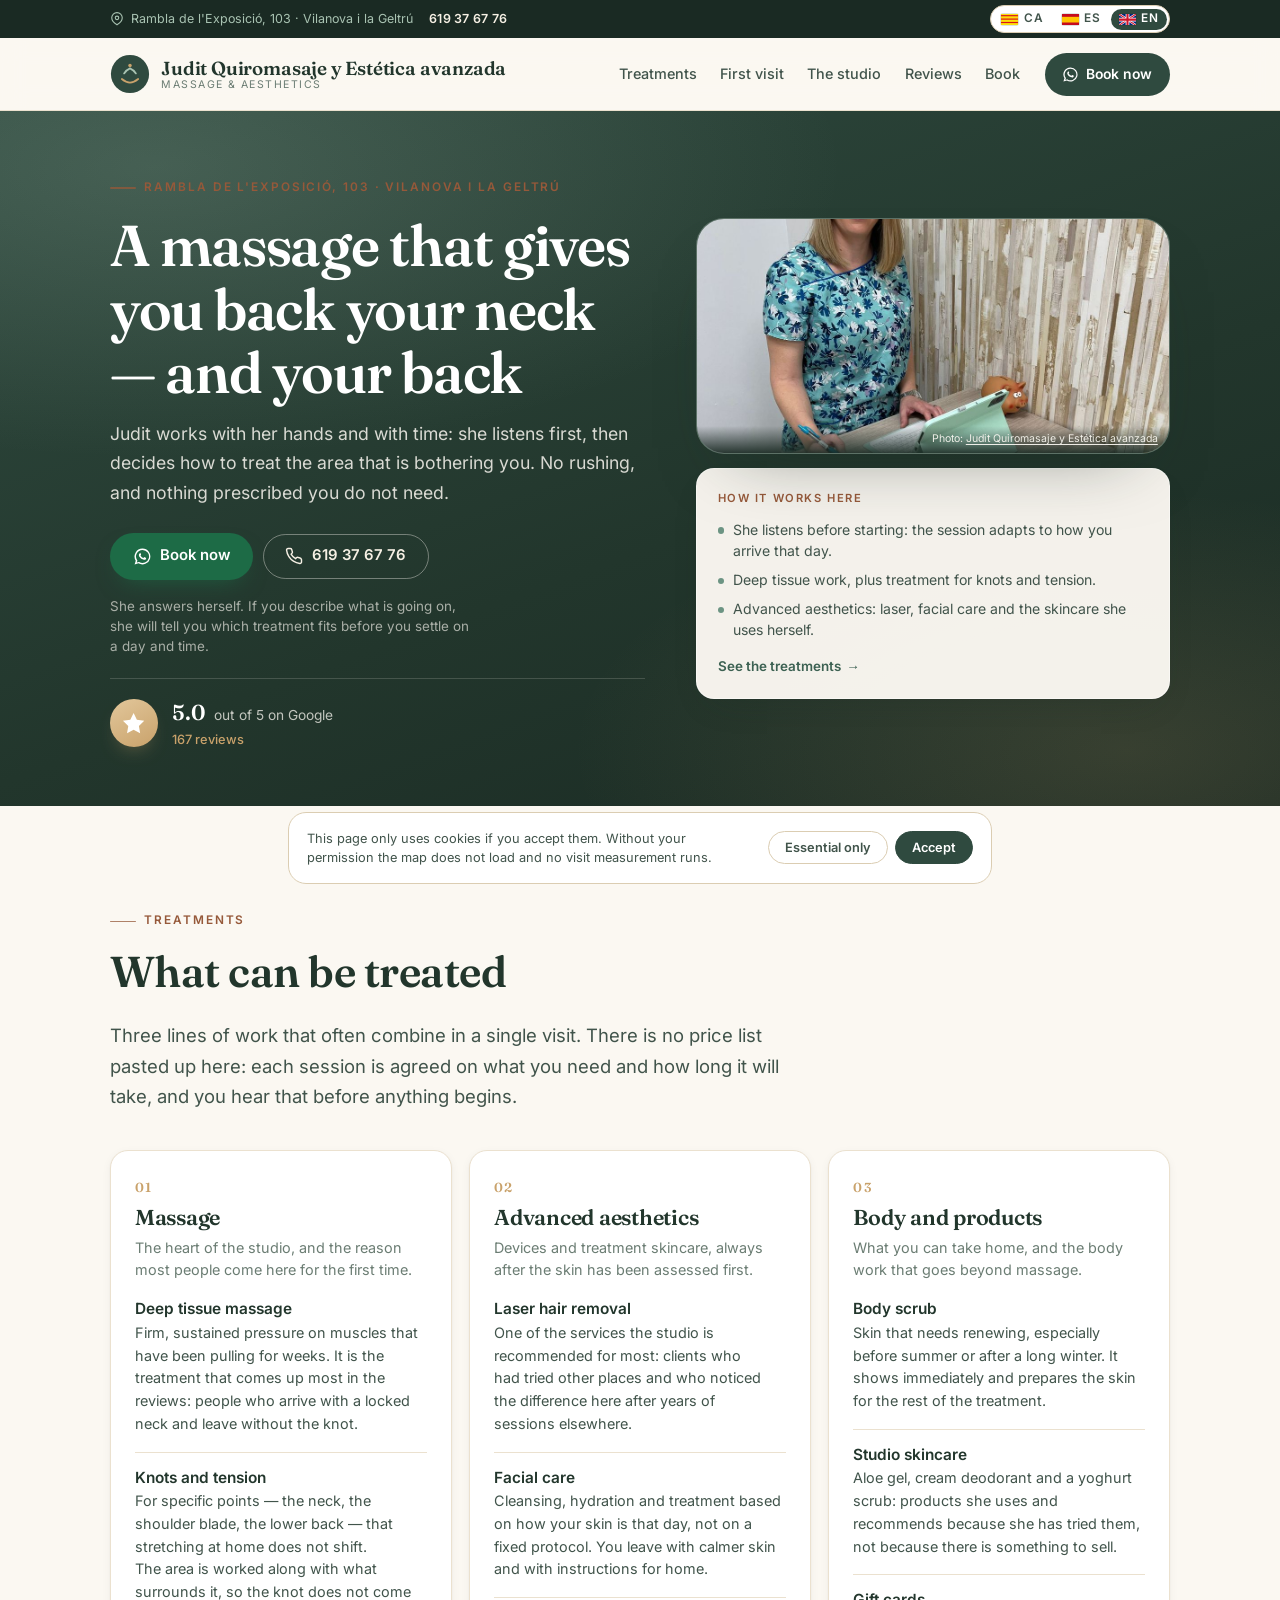
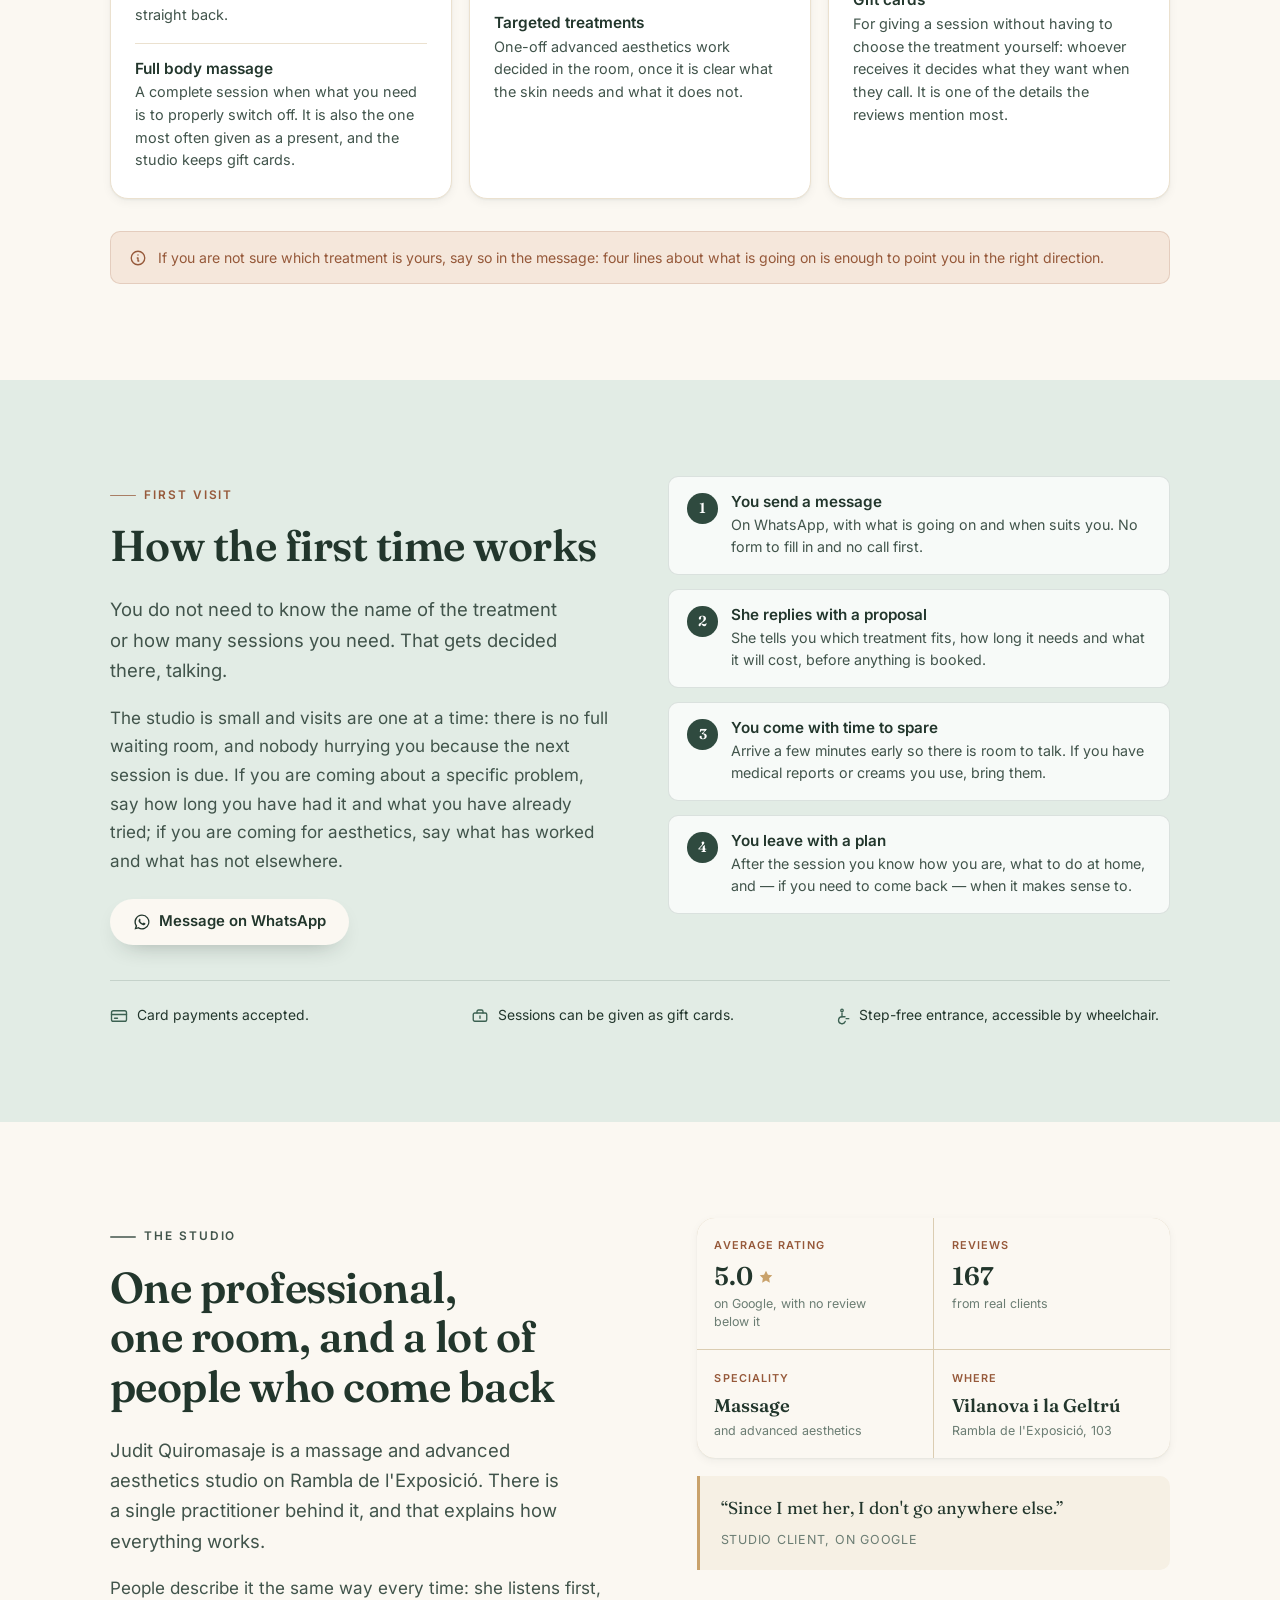
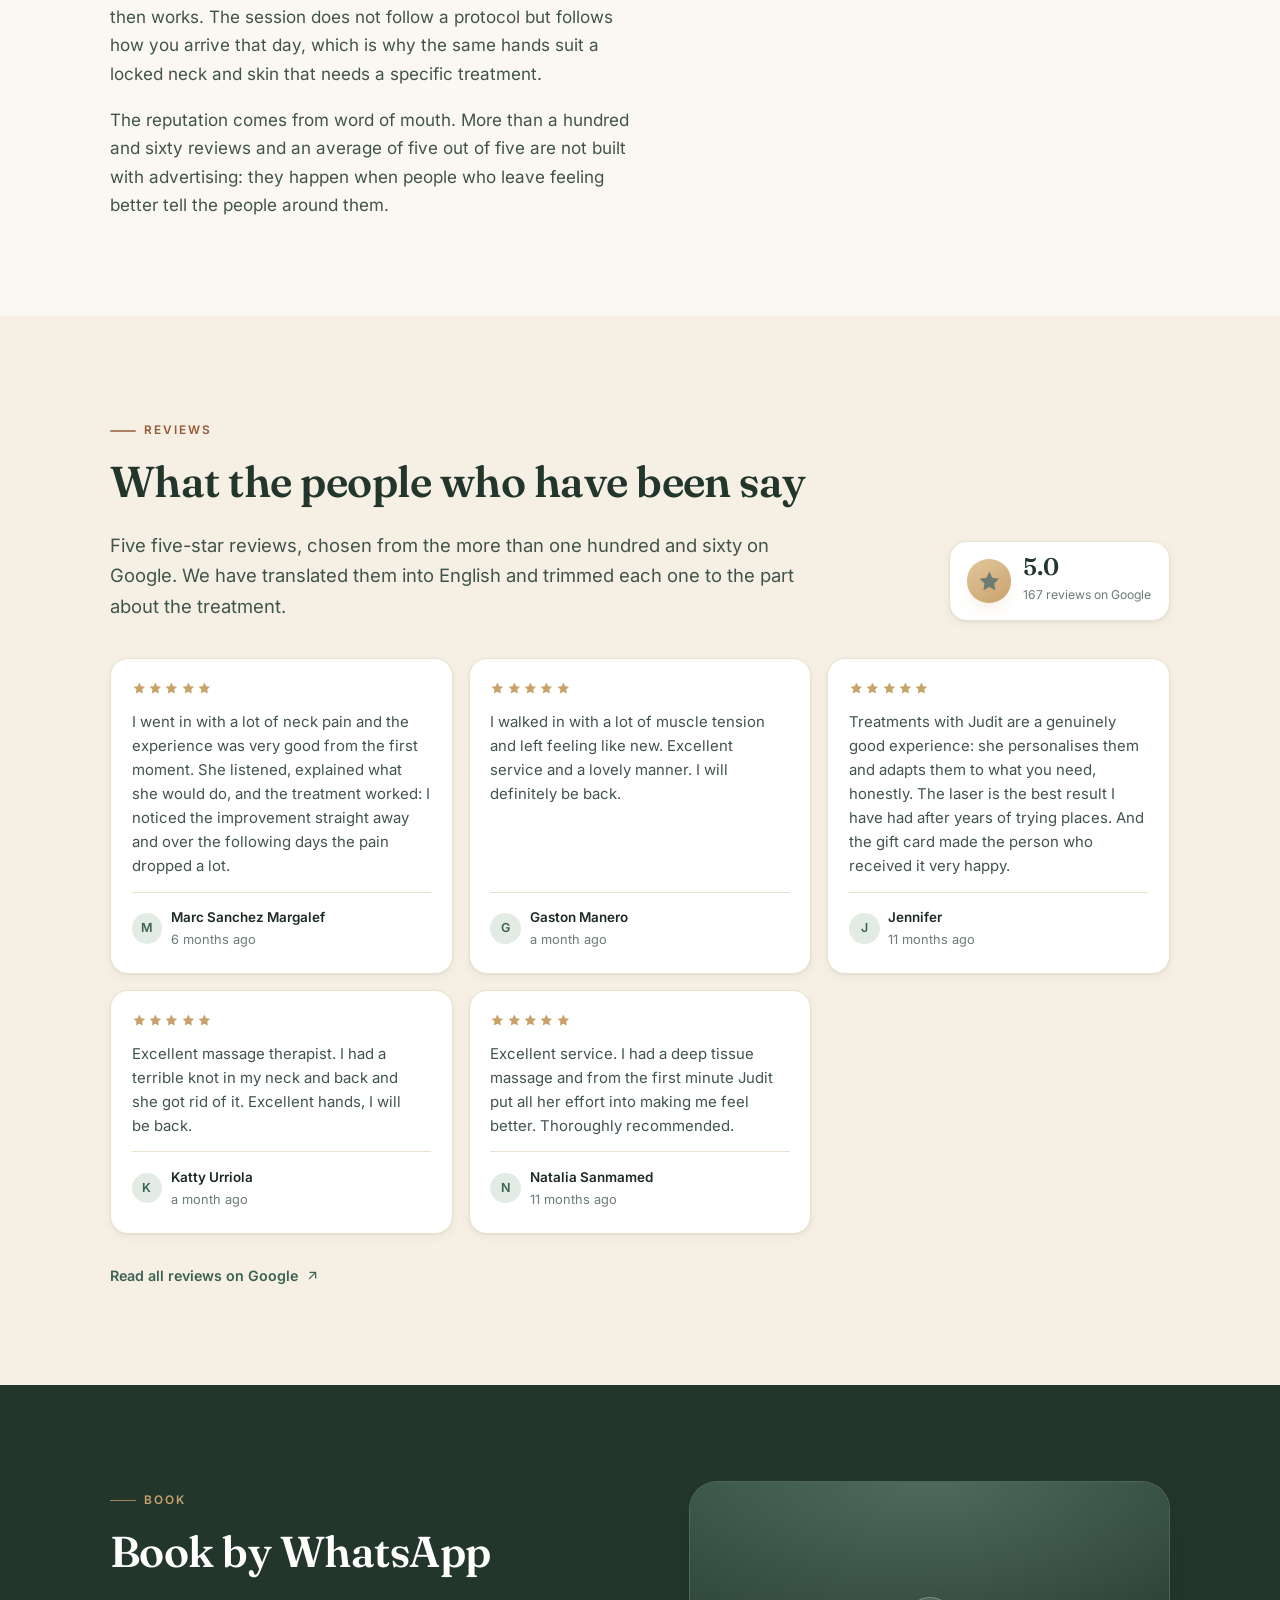
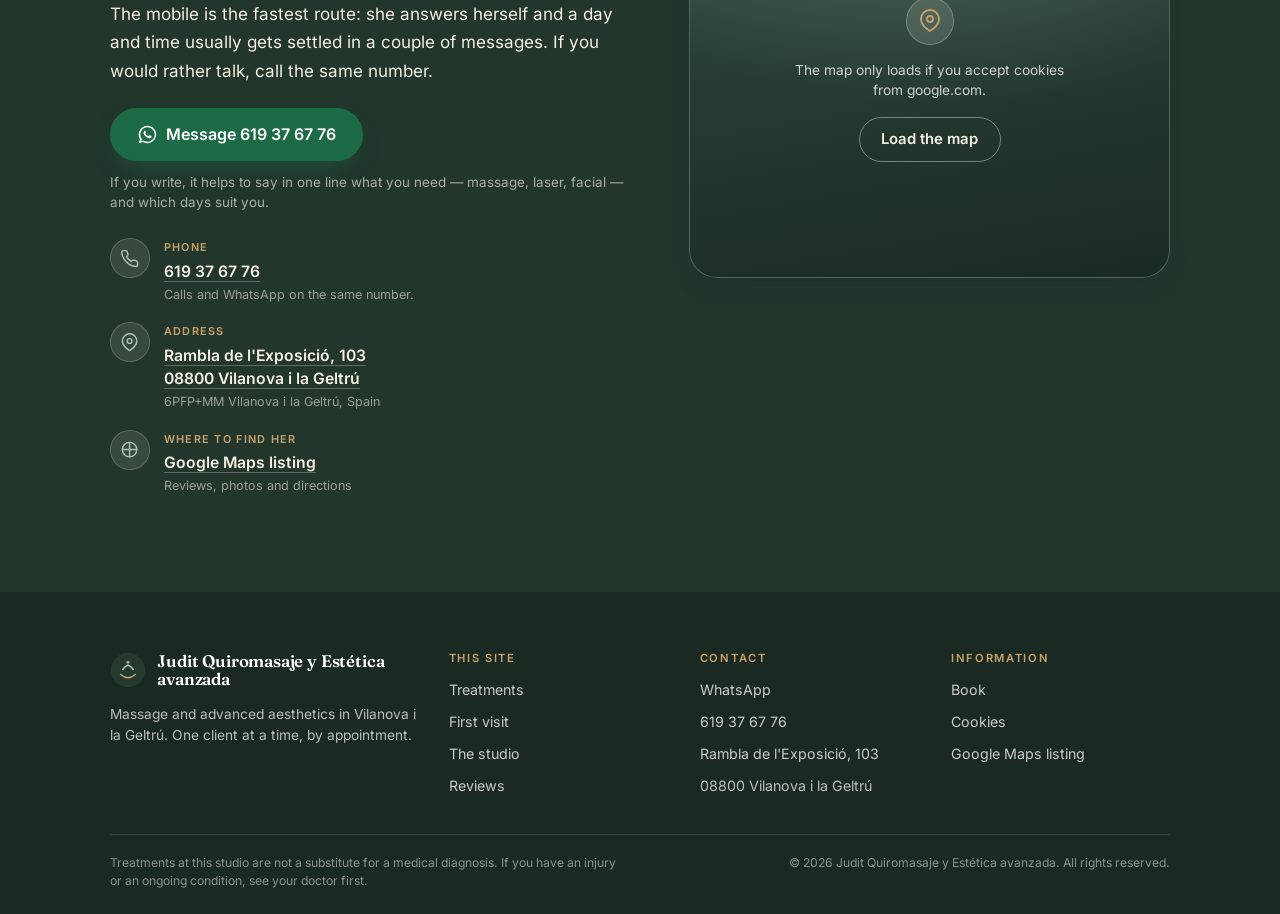
==== commit 37a45dca: "Ship the finished site: business-specific sections and content" ====
--- a/en/index.html
+++ b/en/index.html
@@ -431,31 +431,31 @@
           <p>The reputation comes from word of mouth. More than a hundred and sixty reviews and an average of five out of five are not built with advertising: they happen when people who leave feeling better tell the people around them.</p>
         </div>
         <div class="reveal">
-          <dl class="stats">
+          <div class="stats">
             <div class="stat">
-              <dt class="stat__label">Average rating</dt>
-              <dd class="stat__value">
+              <p class="stat__kicker">Average rating</p>
+              <p class="stat__value">
                 5.0
                 <svg viewBox="0 0 24 24" fill="currentColor" aria-hidden="true"><path d="M12 2.6l2.9 5.9 6.5.95-4.7 4.6 1.1 6.45L12 17.4l-5.8 3.1 1.1-6.45-4.7-4.6 6.5-.95L12 2.6Z"/></svg>
-              </dd>
+              </p>
               <p class="stat__label">on Google, with no review below it</p>
             </div>
             <div class="stat">
-              <dt class="stat__label">Reviews</dt>
-              <dd class="stat__value">167</dd>
+              <p class="stat__kicker">Reviews</p>
+              <p class="stat__value">167</p>
               <p class="stat__label">from real clients</p>
             </div>
             <div class="stat">
-              <dt class="stat__label">Speciality</dt>
-              <dd class="stat__value stat__value--text">Massage</dd>
+              <p class="stat__kicker">Speciality</p>
+              <p class="stat__value stat__value--text">Massage</p>
               <p class="stat__label">and advanced aesthetics</p>
             </div>
             <div class="stat">
-              <dt class="stat__label">Where</dt>
-              <dd class="stat__value stat__value--text">Vilanova i la Geltrú</dd>
+              <p class="stat__kicker">Where</p>
+              <p class="stat__value stat__value--text">Vilanova i la Geltrú</p>
               <p class="stat__label">Rambla de l&#39;Exposició, 103</p>
             </div>
-          </dl>
+          </div>
           <figure class="pull">
             <blockquote><p>“Since I met her, I don&#39;t go anywhere else.”</p></blockquote>
             <figcaption>Studio client, on Google</figcaption>
--- a/assets/css/styles.css
+++ b/assets/css/styles.css
@@ -460,6 +460,7 @@
   line-height: 1.1;
   letter-spacing: -.022em;
   margin-bottom: .7rem;
+  padding-block-end: .06em;
   color: #fff;
 }
 .hero__subtitle {
@@ -803,7 +804,7 @@
   color: var(--ink-mute);
   margin: .3rem 0 0;
 }
-.stat dt.stat__label {
+.stat__kicker {
   font-size: .68rem;
   letter-spacing: .1em;
   text-transform: uppercase;
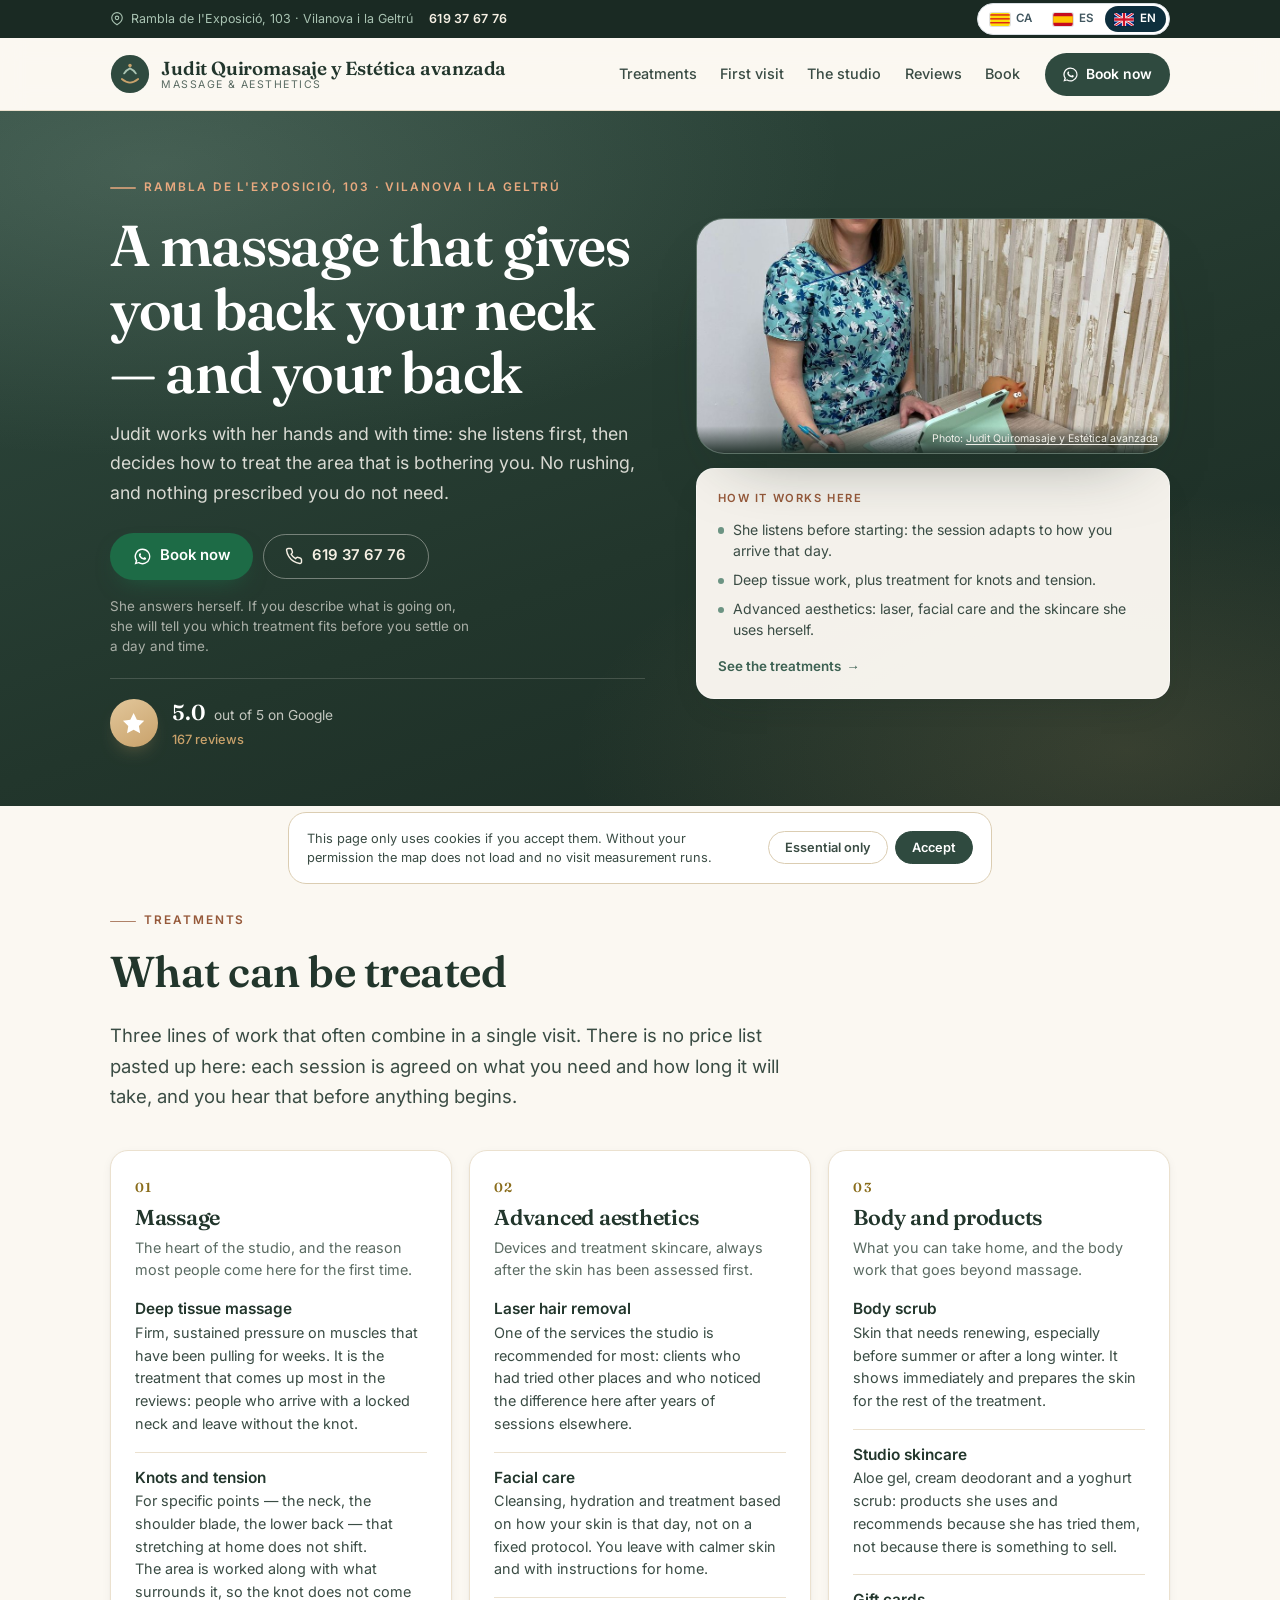
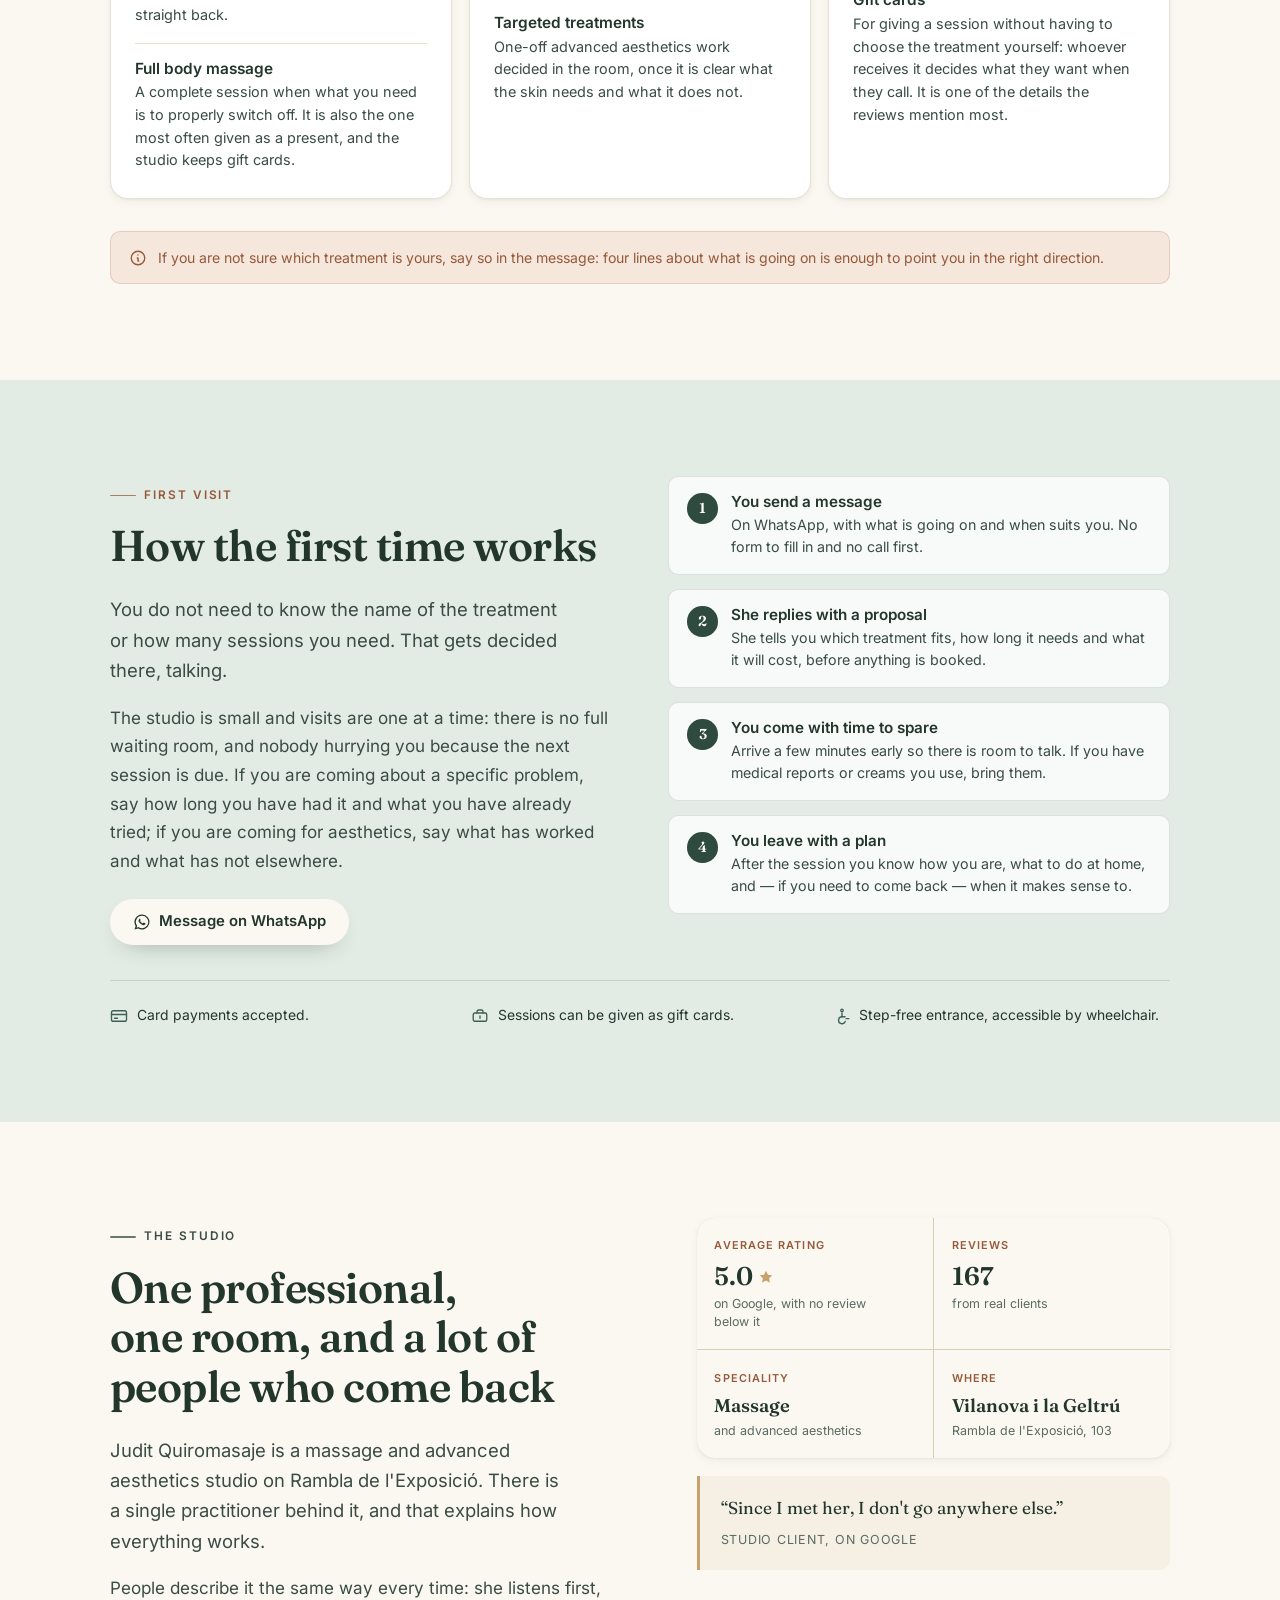
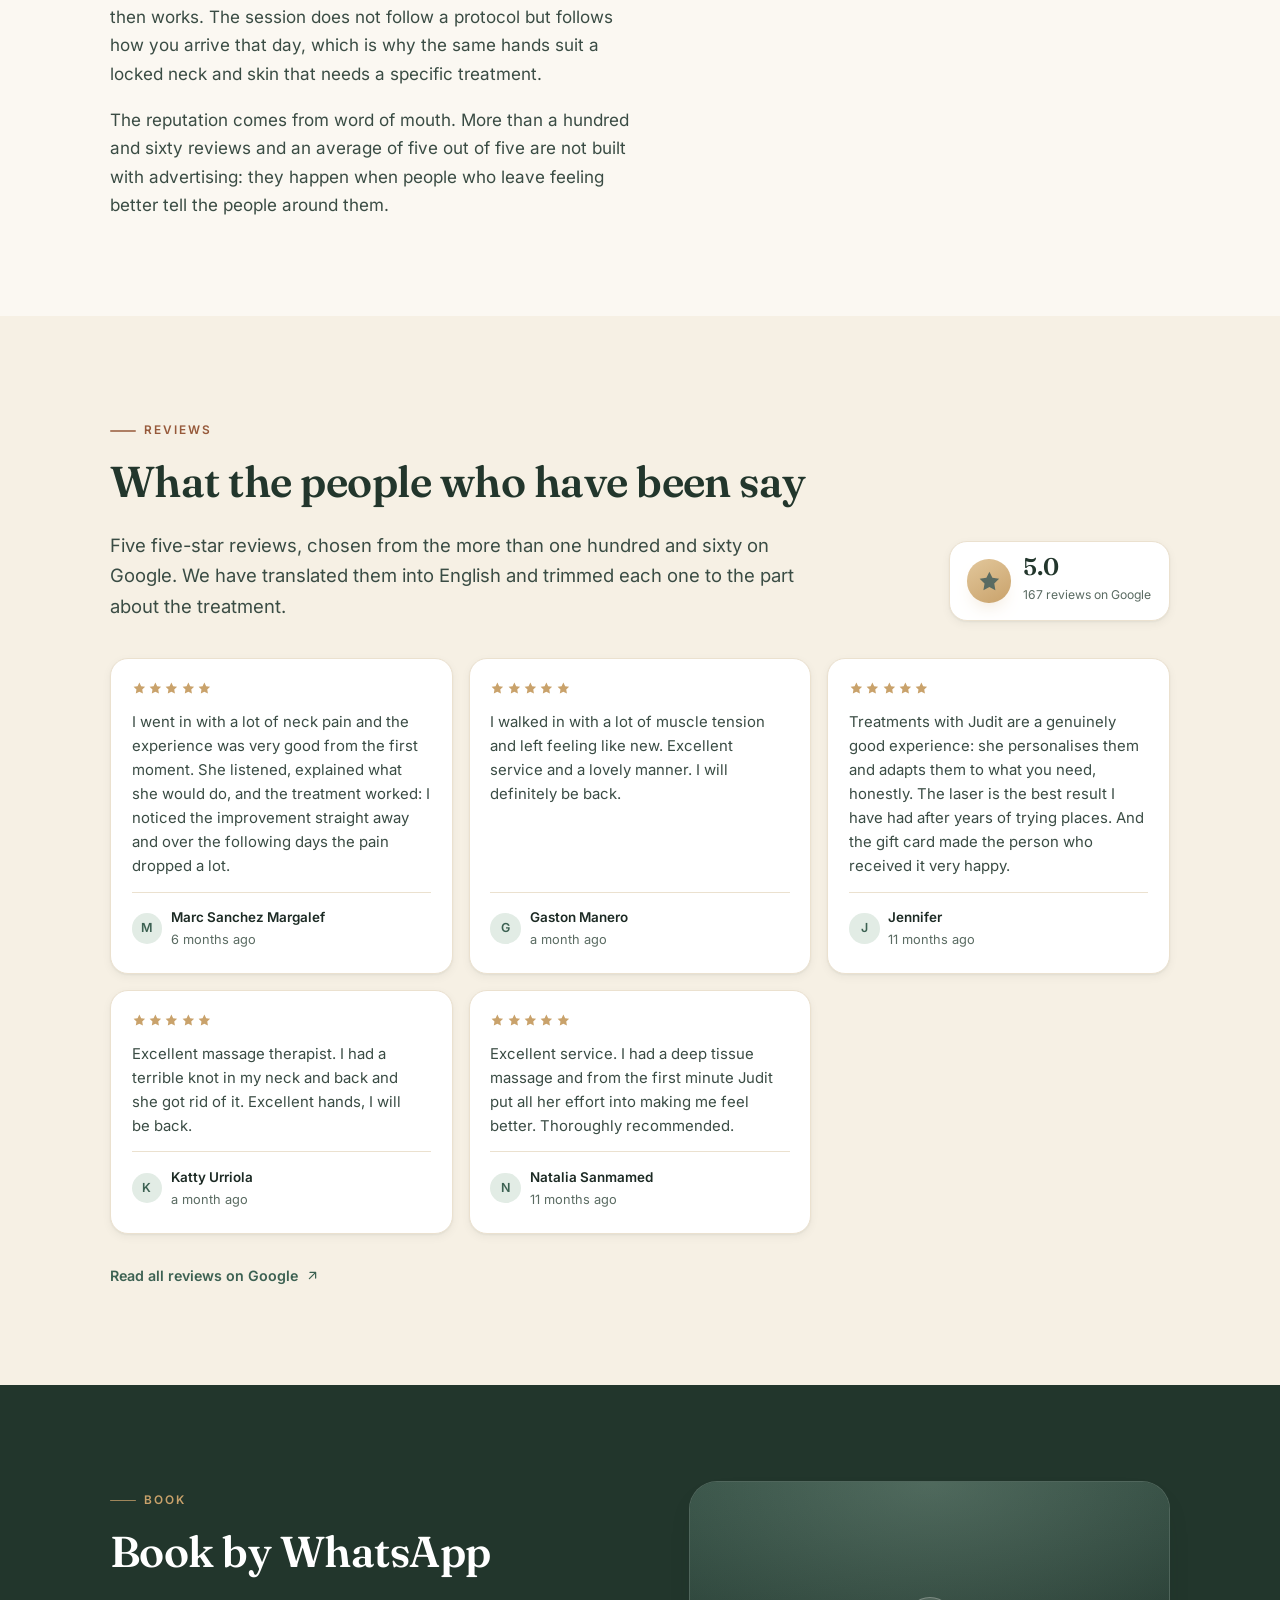
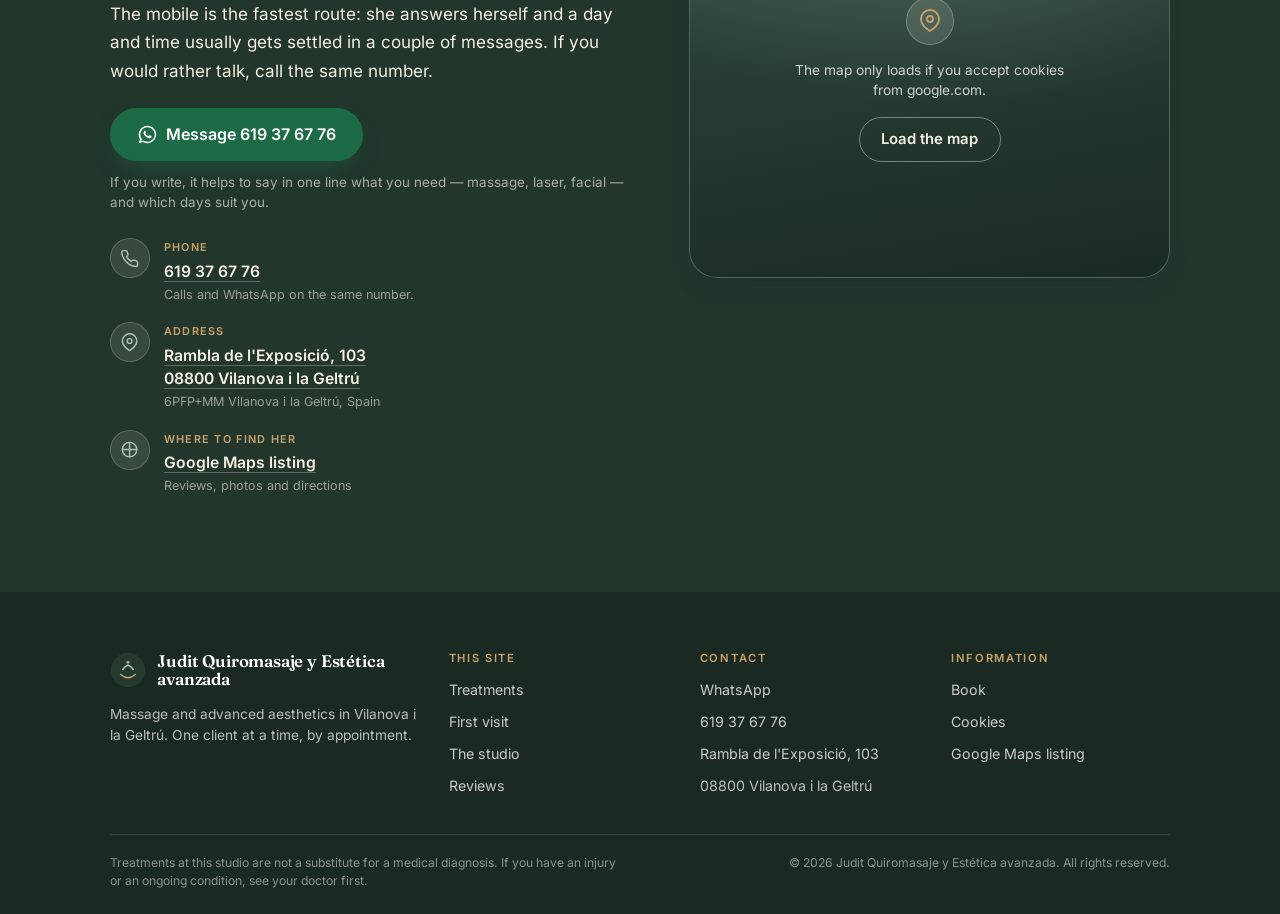
==== commit e175b985: "Vendor the shared UI components and drop the local copies" ====
--- a/en/index.html
+++ b/en/index.html
@@ -40,6 +40,7 @@
 <link rel="manifest" href="../site.webmanifest">
 <link rel="preload" href="../assets/fonts/fraunces-latin.woff2" as="font" type="font/woff2" crossorigin>
 <link rel="preload" href="../assets/fonts/inter-latin.woff2" as="font" type="font/woff2" crossorigin>
+<link rel="stylesheet" href="../assets/css/components.css">
 <link rel="stylesheet" href="../assets/css/styles.css">
 <script type="application/ld+json">
 {
@@ -698,6 +699,7 @@
   </div>
 </div>
 
+<script src="../assets/js/components.js" defer></script>
 <script src="../assets/js/main.js" defer></script>
 </body>
 </html>
--- a/assets/css/components.css
+++ b/assets/css/components.css
@@ -0,0 +1,138 @@
+/* ==========================================================================
+   Shared UI components — the canonical source for every generated site.
+   Repo: yourdataweb/site-components
+   Vendored into each site at assets/css/components.css and pinned by
+   src/components.lock (sha256). Do not edit the copy inside a site: change
+   this file, bump VERSION, and re-run scripts/sync-shared.mjs everywhere.
+
+   Each site sets only the custom properties; the rules stay identical, so a
+   fix here reaches every site instead of drifting into eight variants.
+   ========================================================================== */
+
+/* ---------- visually hidden, but readable by assistive tech ---------- */
+.sr-only {
+  position: absolute;
+  width: 1px;
+  height: 1px;
+  padding: 0;
+  margin: -1px;
+  overflow: hidden;
+  clip: rect(0 0 0 0);
+  white-space: nowrap;
+  border: 0;
+}
+
+/* ---------- skip link ---------- */
+.skip-link {
+  position: absolute;
+  left: -9999px;
+  top: 0;
+  z-index: 100;
+  padding: .75rem 1.25rem;
+  border-radius: 0 0 6px 0;
+  background: var(--shared-ink, #10222a);
+  color: #fff;
+  text-decoration: none;
+}
+.skip-link:focus { left: 0; }
+
+/* ---------- language switch ----------
+   Site overrides, set in its own :root:
+     --langs-bg --langs-border --langs-ink --langs-active-bg --langs-active-ink
+   Geometry is fixed on purpose: a flags-only variant made the pill narrower
+   than the flag plus its padding, so the active background bled past the flag,
+   and a per-site height meant the bar never aligned with the button beside it.
+   -------------------------------------------------------------------------- */
+.langs {
+  display: inline-flex;
+  align-items: center;
+  gap: 2px;
+  height: 32px;
+  padding: 0 3px;
+  border: 1px solid var(--langs-border, #d8dee2);
+  border-radius: 999px;
+  background: var(--langs-bg, #fff);
+  box-sizing: border-box;
+}
+.langs__link {
+  display: inline-flex;
+  align-items: center;
+  justify-content: center;
+  gap: 6px;
+  height: 26px;
+  padding: 0 9px;
+  border-radius: 999px;
+  text-decoration: none;
+  line-height: 1;
+  color: var(--langs-ink, #40565f);
+  transition: background-color .15s ease, color .15s ease;
+}
+.langs__link:hover { background: rgba(0, 0, 0, .06); }
+.langs__link[aria-current="true"] {
+  background: var(--langs-active-bg, #0e2f3d);
+  color: var(--langs-active-ink, #fff);
+}
+.langs__link[aria-current="true"]:hover { background: var(--langs-active-bg, #0e2f3d); }
+
+/* The flag markup is a bare <svg> with only a viewBox, so it sizes itself and
+   would overflow the pill; the box is a hard size that clips it. */
+.langs__flag {
+  display: block;
+  flex: none;
+  width: 20px;
+  height: 13px;
+  border-radius: 2px;
+  overflow: hidden;
+  box-shadow: 0 0 0 1px rgba(0, 0, 0, .12);
+}
+.langs__flag svg {
+  display: block;
+  width: 20px;
+  height: 13px;
+}
+.langs__code {
+  font-size: .72rem;
+  font-weight: 600;
+  letter-spacing: .05em;
+  text-transform: uppercase;
+}
+
+@media (max-width: 420px) {
+  .langs { height: 30px; }
+  .langs__link { height: 24px; padding: 0 7px; gap: 5px; }
+  .langs__code { font-size: .68rem; }
+}
+
+/* ---------- reveal on scroll ----------
+   Only hidden when the script has marked the document: with JS blocked the
+   content stays visible instead of every block sitting at opacity 0. */
+html.js .reveal {
+  opacity: 0;
+  transform: translateY(16px);
+  transition: opacity .55s ease, transform .55s cubic-bezier(.22, 1, .36, 1);
+}
+html.js .reveal.is-visible { opacity: 1; transform: none; }
+@media (prefers-reduced-motion: reduce) {
+  html.js .reveal { opacity: 1; transform: none; transition: none; }
+}
+
+/* ---------- invariants ----------
+   Restated last so a site's own stylesheet cannot quietly change them. The
+   earlier language-switch bugs came from per-site geometry, not from colour. */
+.langs {
+  height: 32px;
+  padding: 0 3px;
+  gap: 2px;
+  border-radius: 999px;
+  border: 1px solid var(--langs-border, #d8dee2);
+  background: var(--langs-bg, #fff);
+  box-sizing: border-box;
+}
+.langs__link { height: 26px; padding: 0 9px; gap: 6px; border-radius: 999px; }
+.langs__flag { width: 20px; height: 13px; overflow: hidden; flex: none; }
+.langs__flag svg { width: 20px; height: 13px; display: block; }
+
+@media (max-width: 420px) {
+  .langs { height: 30px; }
+  .langs__link { height: 24px; padding: 0 7px; gap: 5px; }
+}
--- a/assets/css/styles.css
+++ b/assets/css/styles.css
@@ -63,10 +63,12 @@
   --clay-100: #f5e7db;
 
   --gold-500: #c9a26b;
+  --gold-text: #8a6d1c;
+  --ember-on-dark: #e8a97f;   /* readable gold on light grounds; gold-500 is for fills */
 
   --ink: #1c2a24;
-  --ink-soft: #41544b;
-  --ink-mute: #6b7d73;
+  --ink-soft: #3a4c44;
+  --ink-mute: #5a6b62;
 
   --radius-sm: 10px;
   --radius: 18px;
@@ -163,6 +165,10 @@
   color: var(--clay-600);
   margin: 0 0 1rem;
 }
+/* The shared eyebrow is a clay that only works on light grounds; on the dark hero
+   and dark sections it needs a light accent. */
+.hero .eyebrow, .section--booking .eyebrow, .footer .eyebrow { color: var(--ember-on-dark); }
+
 .eyebrow::before {
   content: "";
   width: 1.6rem;
@@ -337,42 +343,6 @@
 .nav-toggle:hover { background: var(--cream-100); }
 
 /* ---------- language switch ---------- */
-.langs {
-  display: flex;
-  align-items: center;
-  gap: .15rem;
-  padding: .15rem;
-  border: 1px solid var(--cream-300);
-  border-radius: 999px;
-  background: #fff;
-  flex: none;
-}
-.langs__link {
-  display: inline-flex;
-  align-items: center;
-  gap: .35rem;
-  padding: .28rem .5rem;
-  border-radius: 999px;
-  text-decoration: none;
-  font-size: .74rem;
-  font-weight: 600;
-  color: var(--ink-soft);
-  line-height: 1;
-}
-.langs__link:hover { background: var(--cream-200); color: var(--forest-900); }
-.langs__link[aria-current="true"] {
-  background: var(--forest-800);
-  color: #fff;
-}
-.langs__flag {
-  width: 17px;
-  height: 11px;
-  border-radius: 2px;
-  flex: none;
-  box-shadow: 0 0 0 1px rgba(26, 42, 35, .14);
-  display: block;
-}
-.langs__code { text-transform: uppercase; letter-spacing: .05em; }
 
 /* ---------- buttons ---------- */
 .btn {
@@ -454,7 +424,7 @@
   align-items: center;
   padding-block: clamp(2.25rem, 4.5vw, 3.75rem);
 }
-.hero__eyebrow { color: var(--gold-500); margin-bottom: .9rem; }
+.hero__eyebrow { color: var(--ember-on-dark); margin-bottom: .9rem; }
 .hero__title {
   font-size: clamp(2rem, 1.15rem + 3.9vw, 3.6rem);
   line-height: 1.1;
@@ -645,7 +615,7 @@
   font-size: .82rem;
   font-weight: 600;
   letter-spacing: .1em;
-  color: var(--gold-500);
+  color: var(--gold-text);
   margin-bottom: .45rem;
 }
 .group__title {
@@ -1132,13 +1102,13 @@
 }
 .cookiebar__reject:hover { background: var(--cream-100); }
 
-/* ---------- reveal on scroll ---------- */
-.reveal {
+.js .reveal {
   opacity: 0;
   transform: translateY(16px);
   transition: opacity .6s ease, transform .6s cubic-bezier(.22, 1, .36, 1);
 }
-.reveal.is-visible { opacity: 1; transform: none; }
+.js .reveal.is-visible {
+ opacity: 1; transform: none; }
 @media (prefers-reduced-motion: reduce) {
   html { scroll-behavior: auto; }
   .reveal { opacity: 1; transform: none; transition: none; }
@@ -1226,6 +1196,14 @@
   .group { padding: 1.3rem 1.15rem; }
 }
 
+/* On a phone the hero stacks, so the photo must not be pushed below the first
+   screen: tighten the block padding and cap the image height. */
+@media (max-width: 640px) {
+  .hero__inner { padding-block: 1.35rem 1.75rem; gap: 1.25rem; }
+  .hero__photo img { height: clamp(8.5rem, 20vh, 12rem); }
+  .hero__subtitle, .hero__lede { margin-bottom: 1rem; }
+}
+
 @media (max-width: 380px) {
   .brand__mark { width: 34px; height: 34px; }
   .quote { padding: 1.15rem 1rem; }
@@ -1240,3 +1218,18 @@
   .hero__title, .h2, .section--booking .h2 { color: #000 !important; }
   .reveal { opacity: 1 !important; transform: none !important; }
 }
+
+
+
+
+/* The flag box is a hard size with clipping: an SVG with only a viewBox renders
+   at its intrinsic size and would otherwise overflow the pill. */
+
+
+/* On narrow screens the code alone is not enough to identify a language for a
+   screen reader, but the visible pill can drop to flag + code compactly. */
+@media (max-width: 420px) {
+  .langs { height: 30px; }
+  .langs__link { height: 24px; padding: 0 7px; gap: 5px; }
+  .langs__code { font-size: .68rem; }
+}
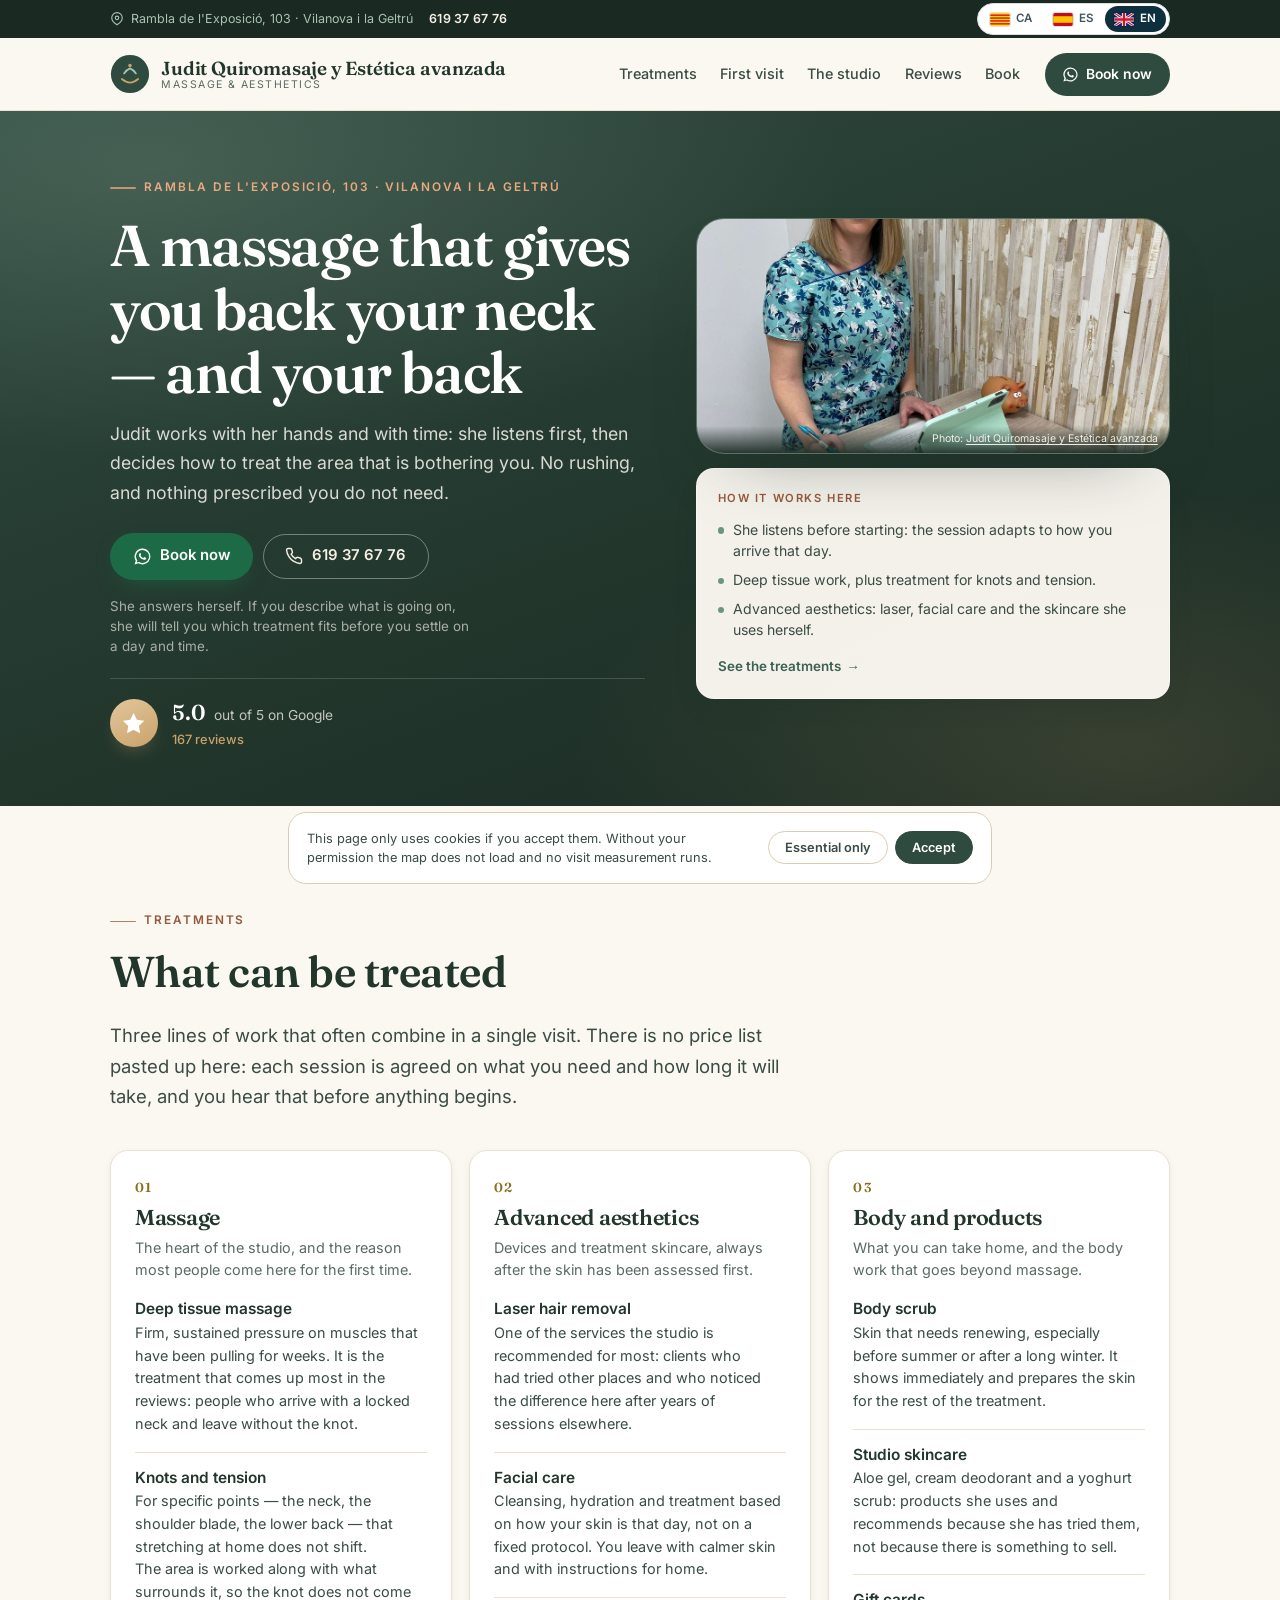
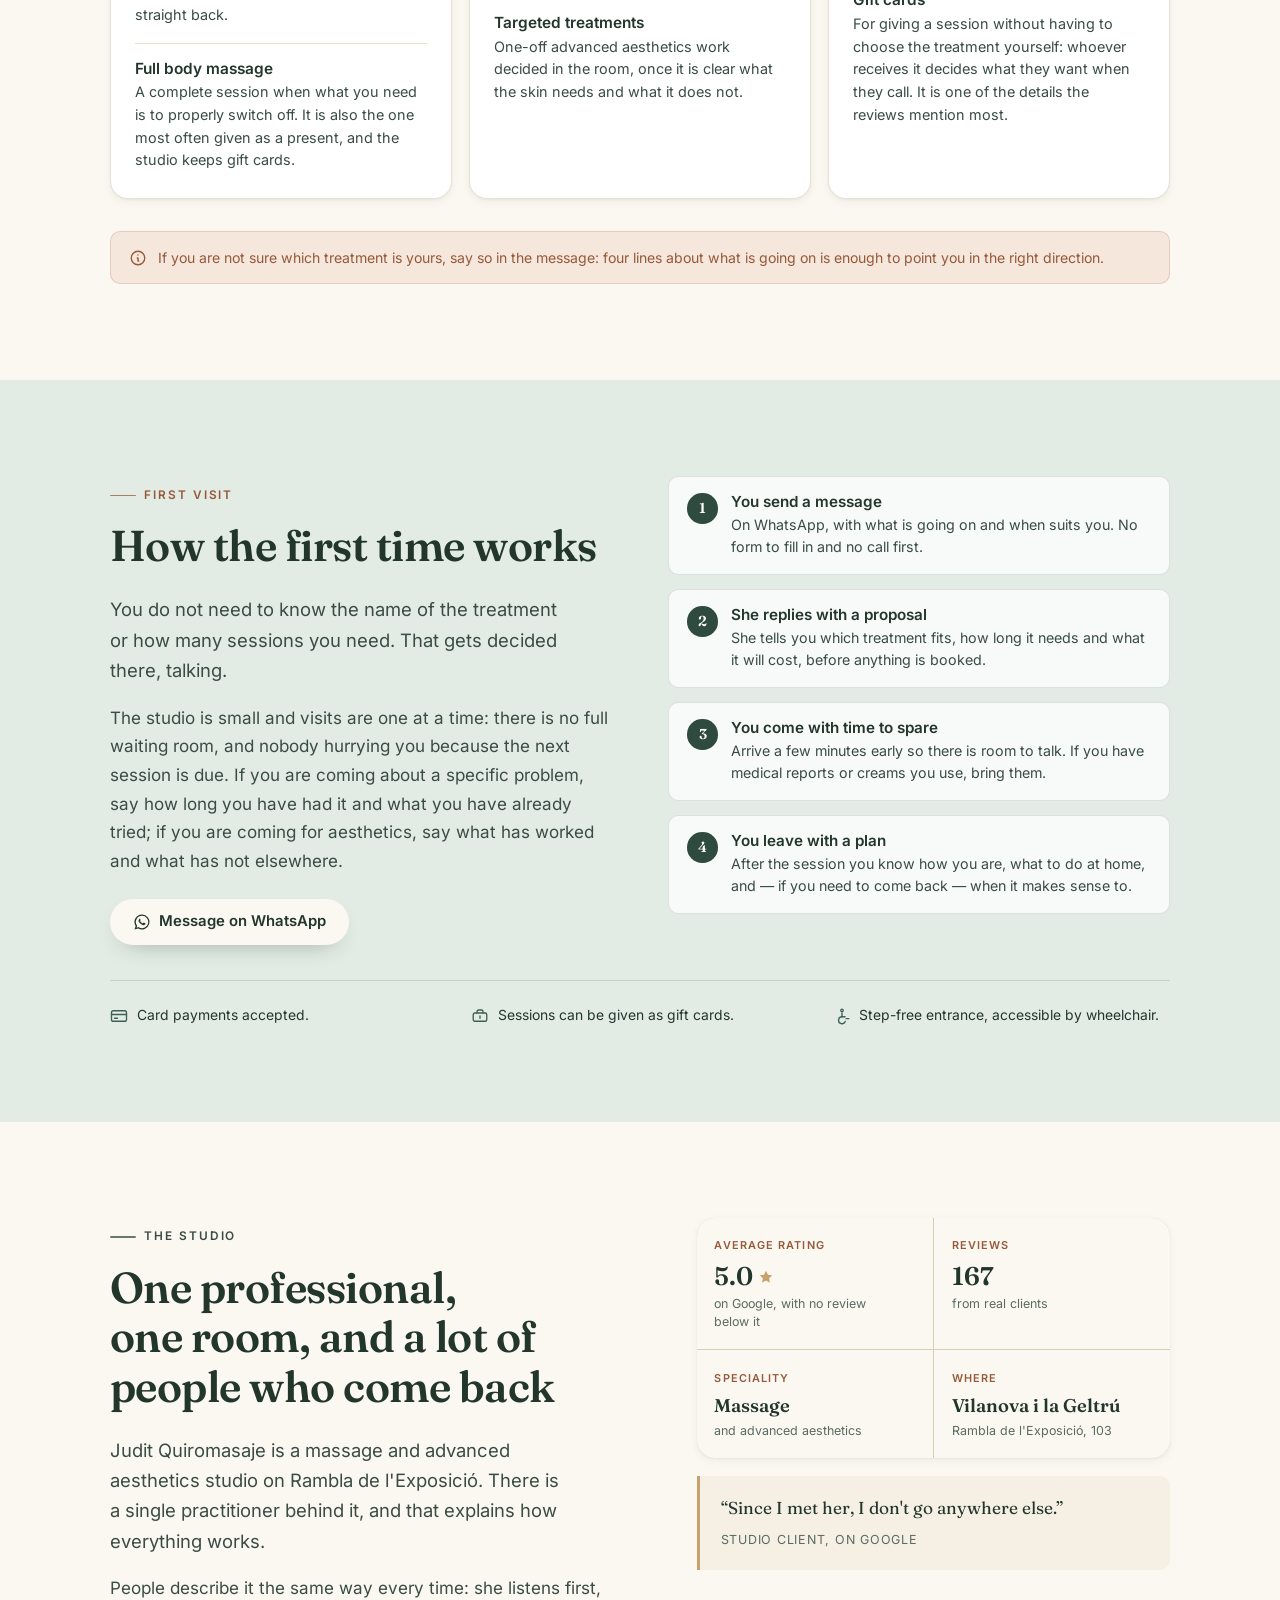
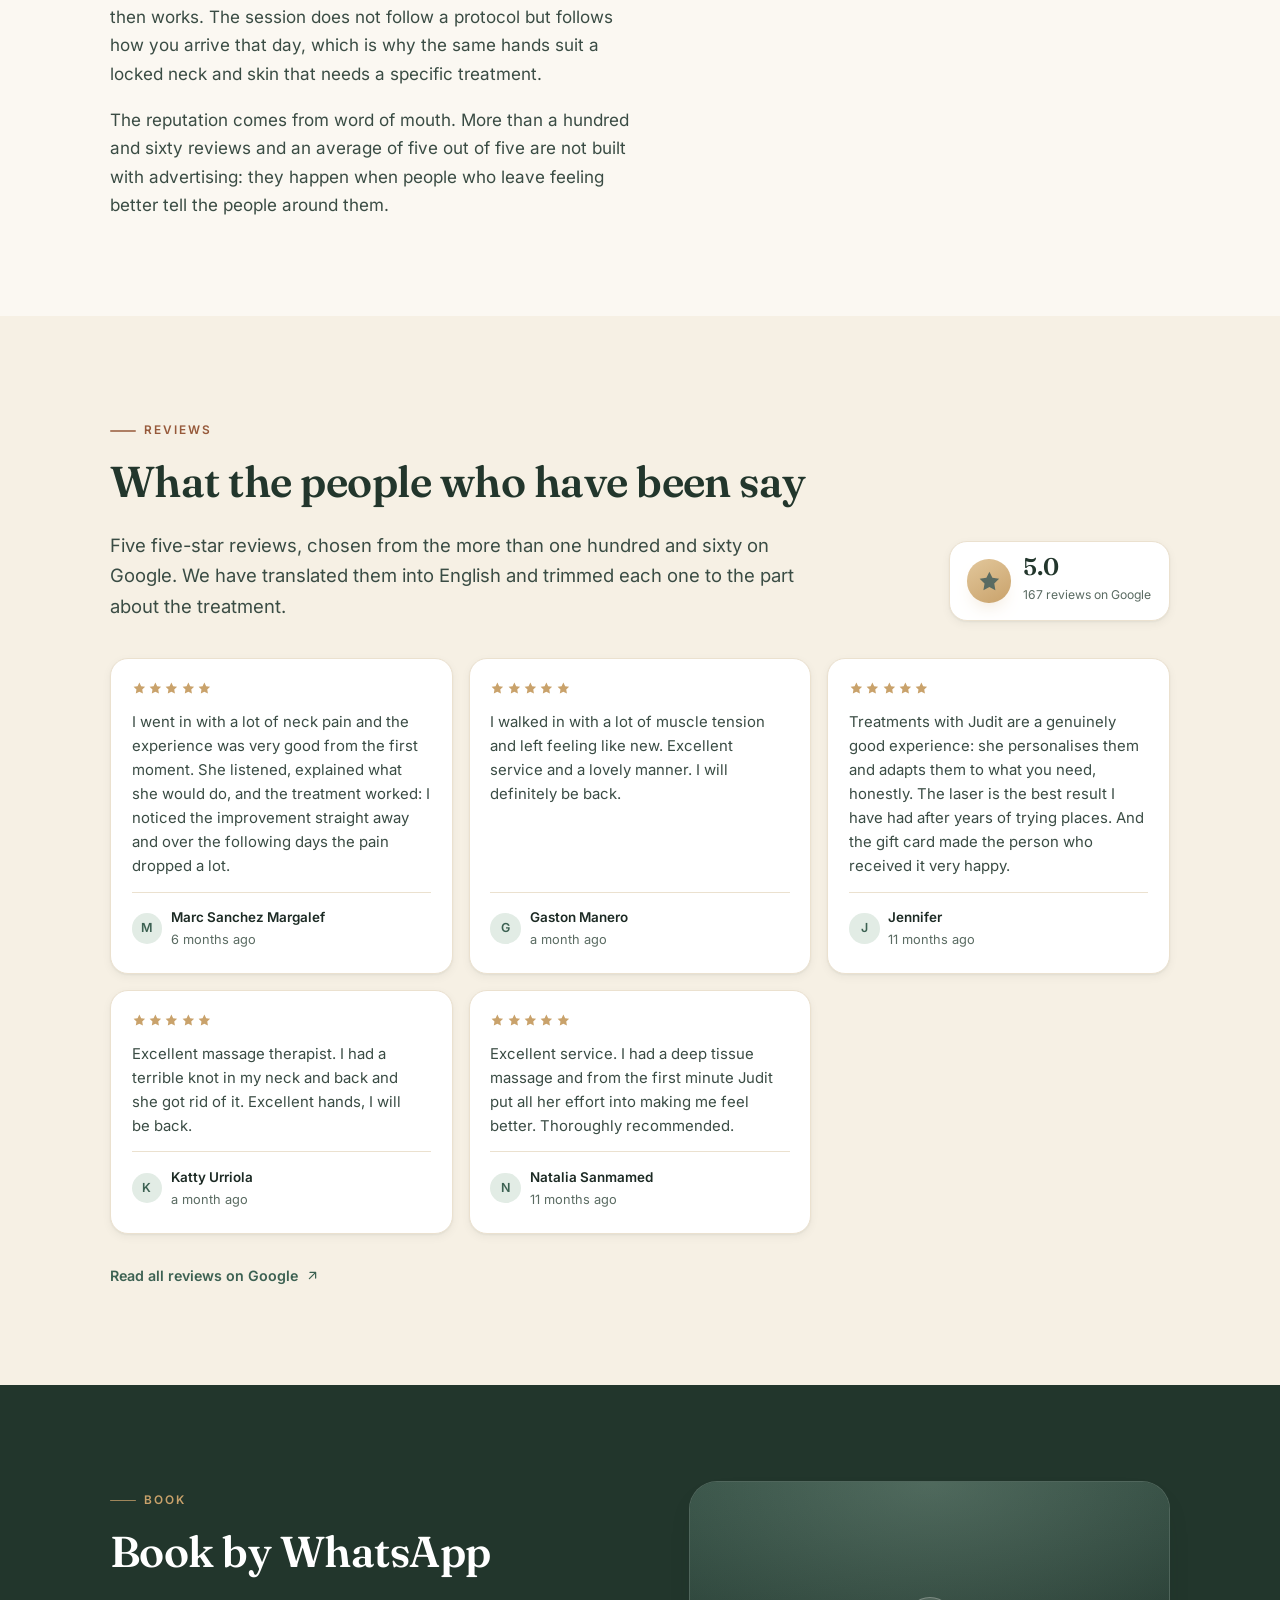
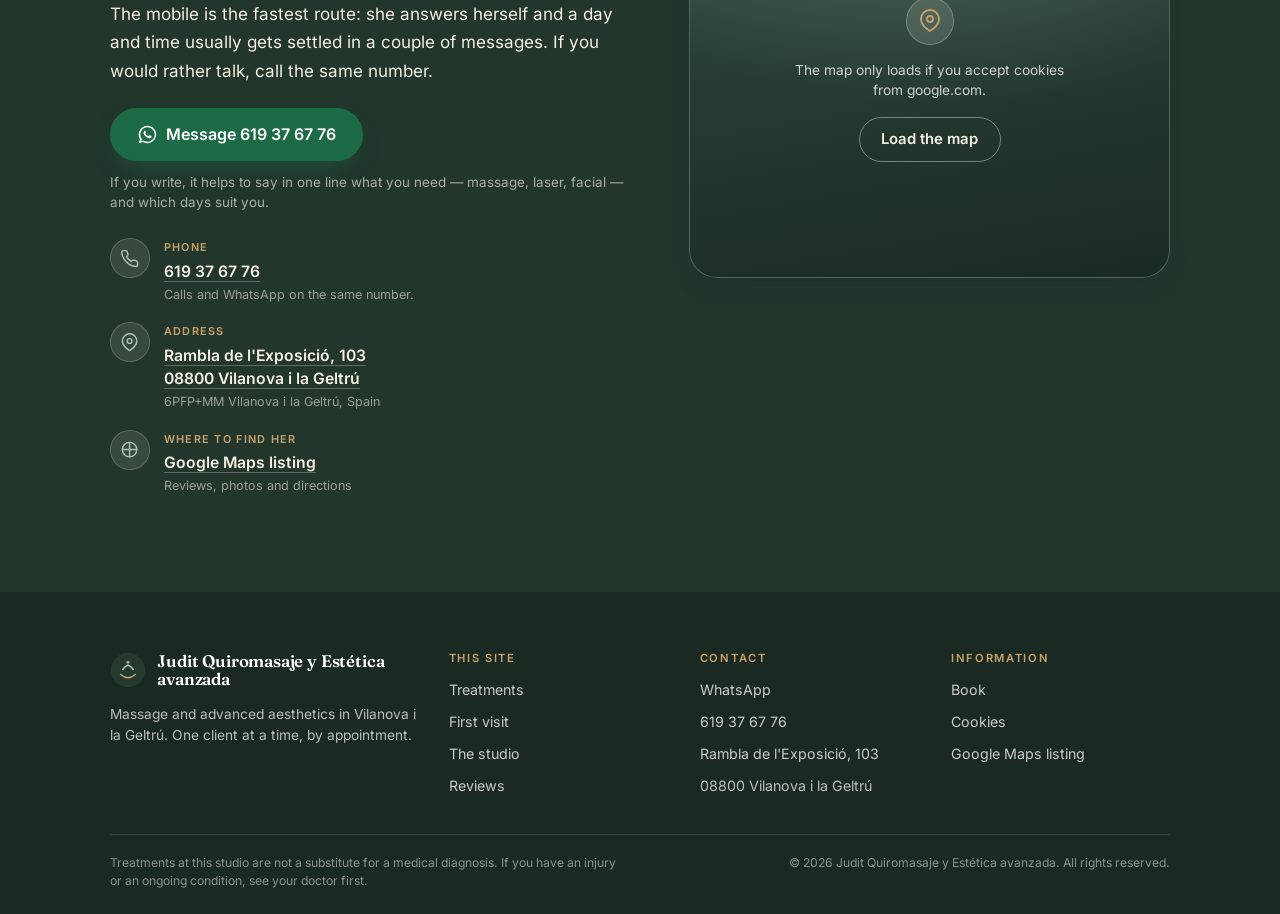
==== commit 7e858bd3: "Fix the Catalan flag: four evenly spaced red stripes" ====
--- a/en/index.html
+++ b/en/index.html
@@ -141,7 +141,7 @@
     <nav class="langs" aria-label="Language">
       
       <a class="langs__link" href="../" hreflang="ca" lang="ca">
-        <span class="langs__flag" aria-hidden="true"><svg viewBox="0 0 24 16"><rect width="24" height="16" fill="#fcdd09"/><g fill="#da121a"><rect y="1.6" width="24" height="1.6"/><rect y="6.4" width="24" height="1.6"/><rect y="11.2" width="24" height="1.6"/></g></svg></span>
+        <span class="langs__flag" aria-hidden="true"><svg viewBox="0 0 24 16"><rect width="24" height="16" fill="#fcdd09"/><g fill="#da121a"><rect y="1.7778" width="24" height="1.7778"/><rect y="5.3334" width="24" height="1.7778"/><rect y="8.889" width="24" height="1.7778"/><rect y="12.4446" width="24" height="1.7778"/></g></svg></span>
         <span class="langs__code">ca</span>
         <span class="sr-only">Català</span>
       </a>
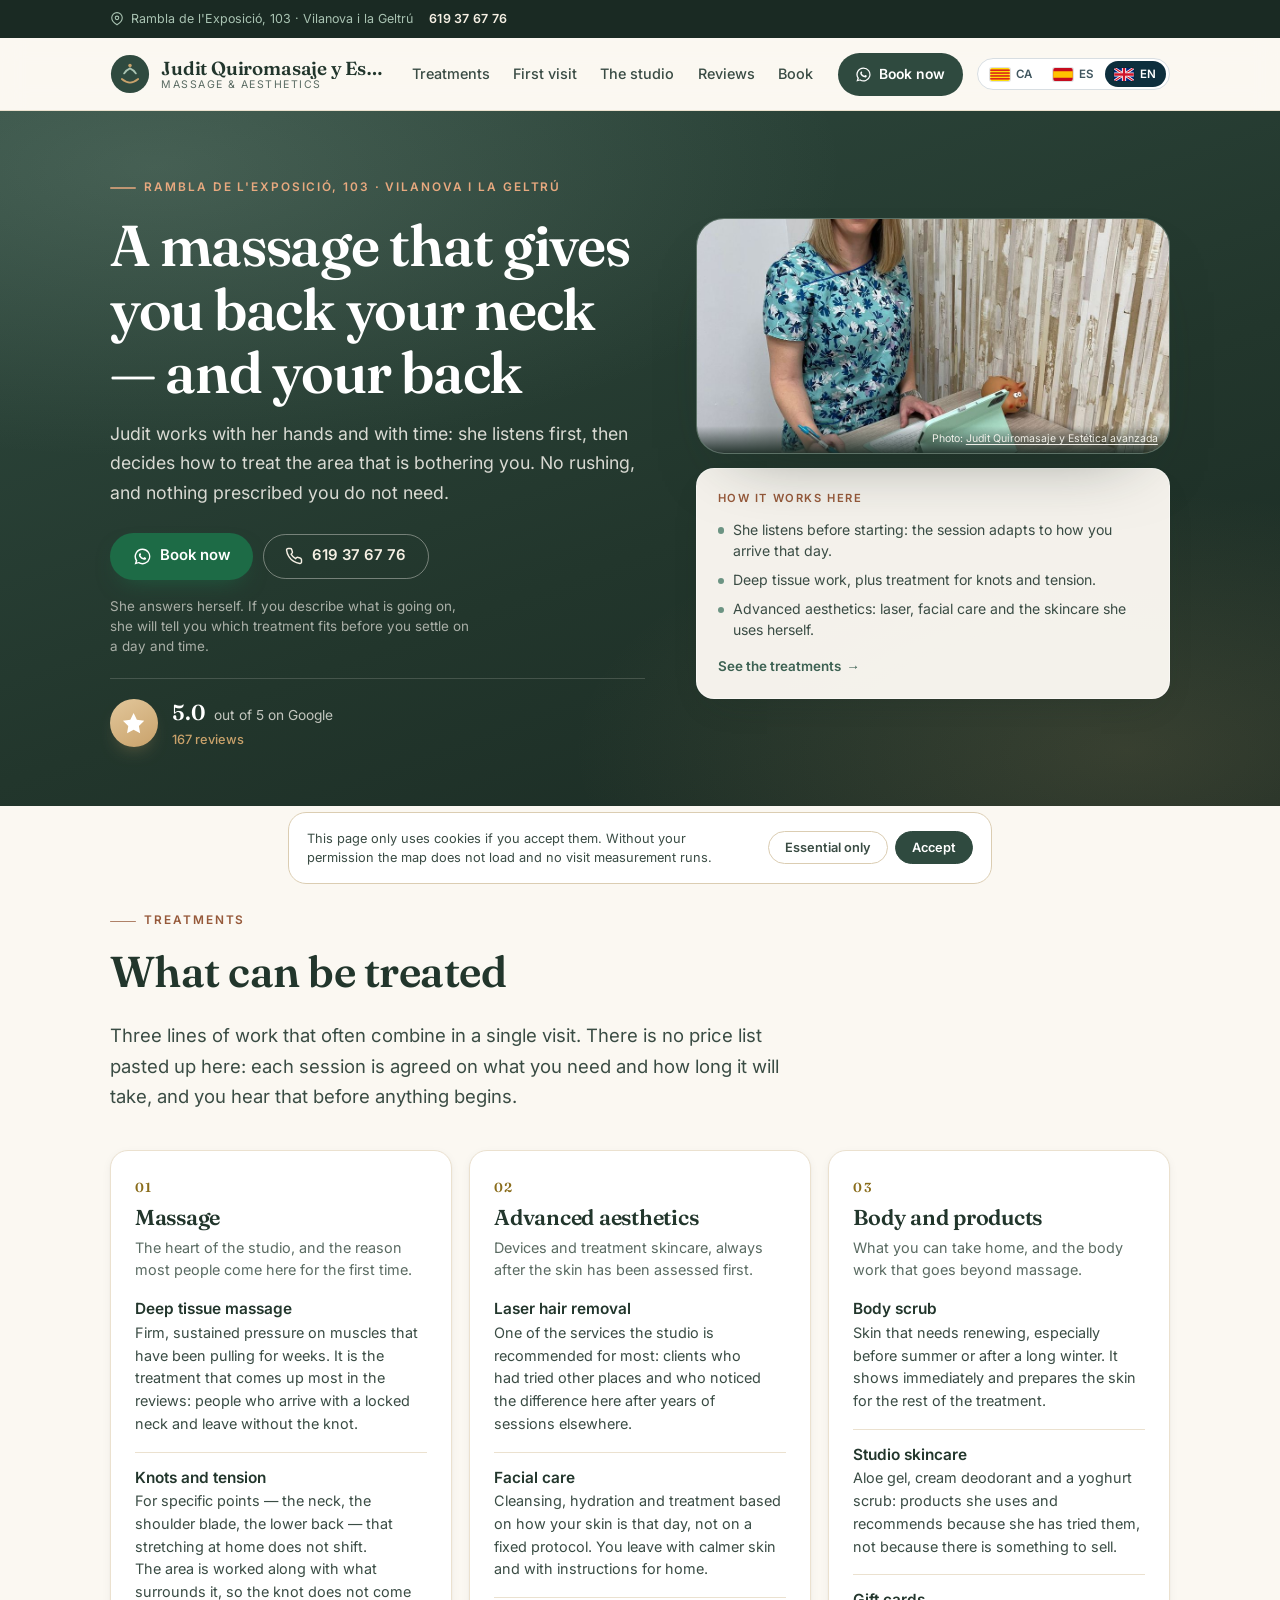
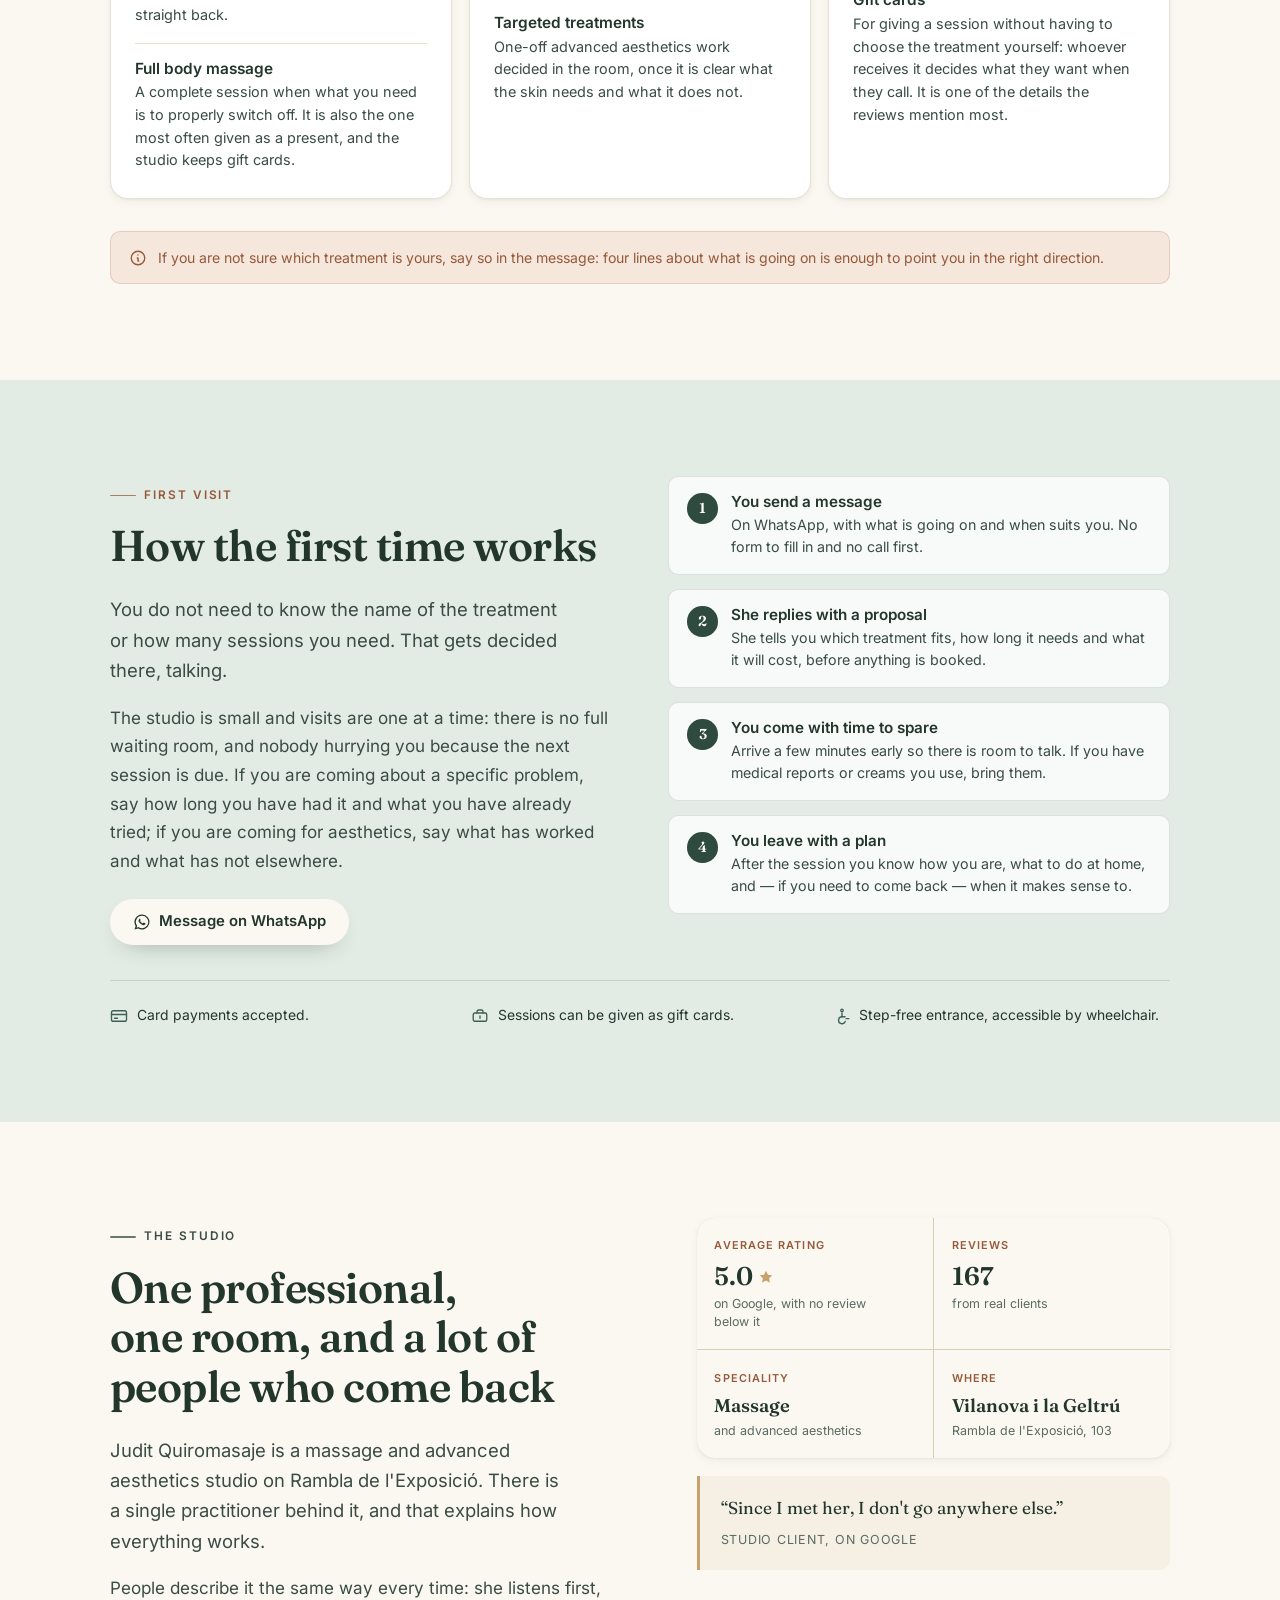
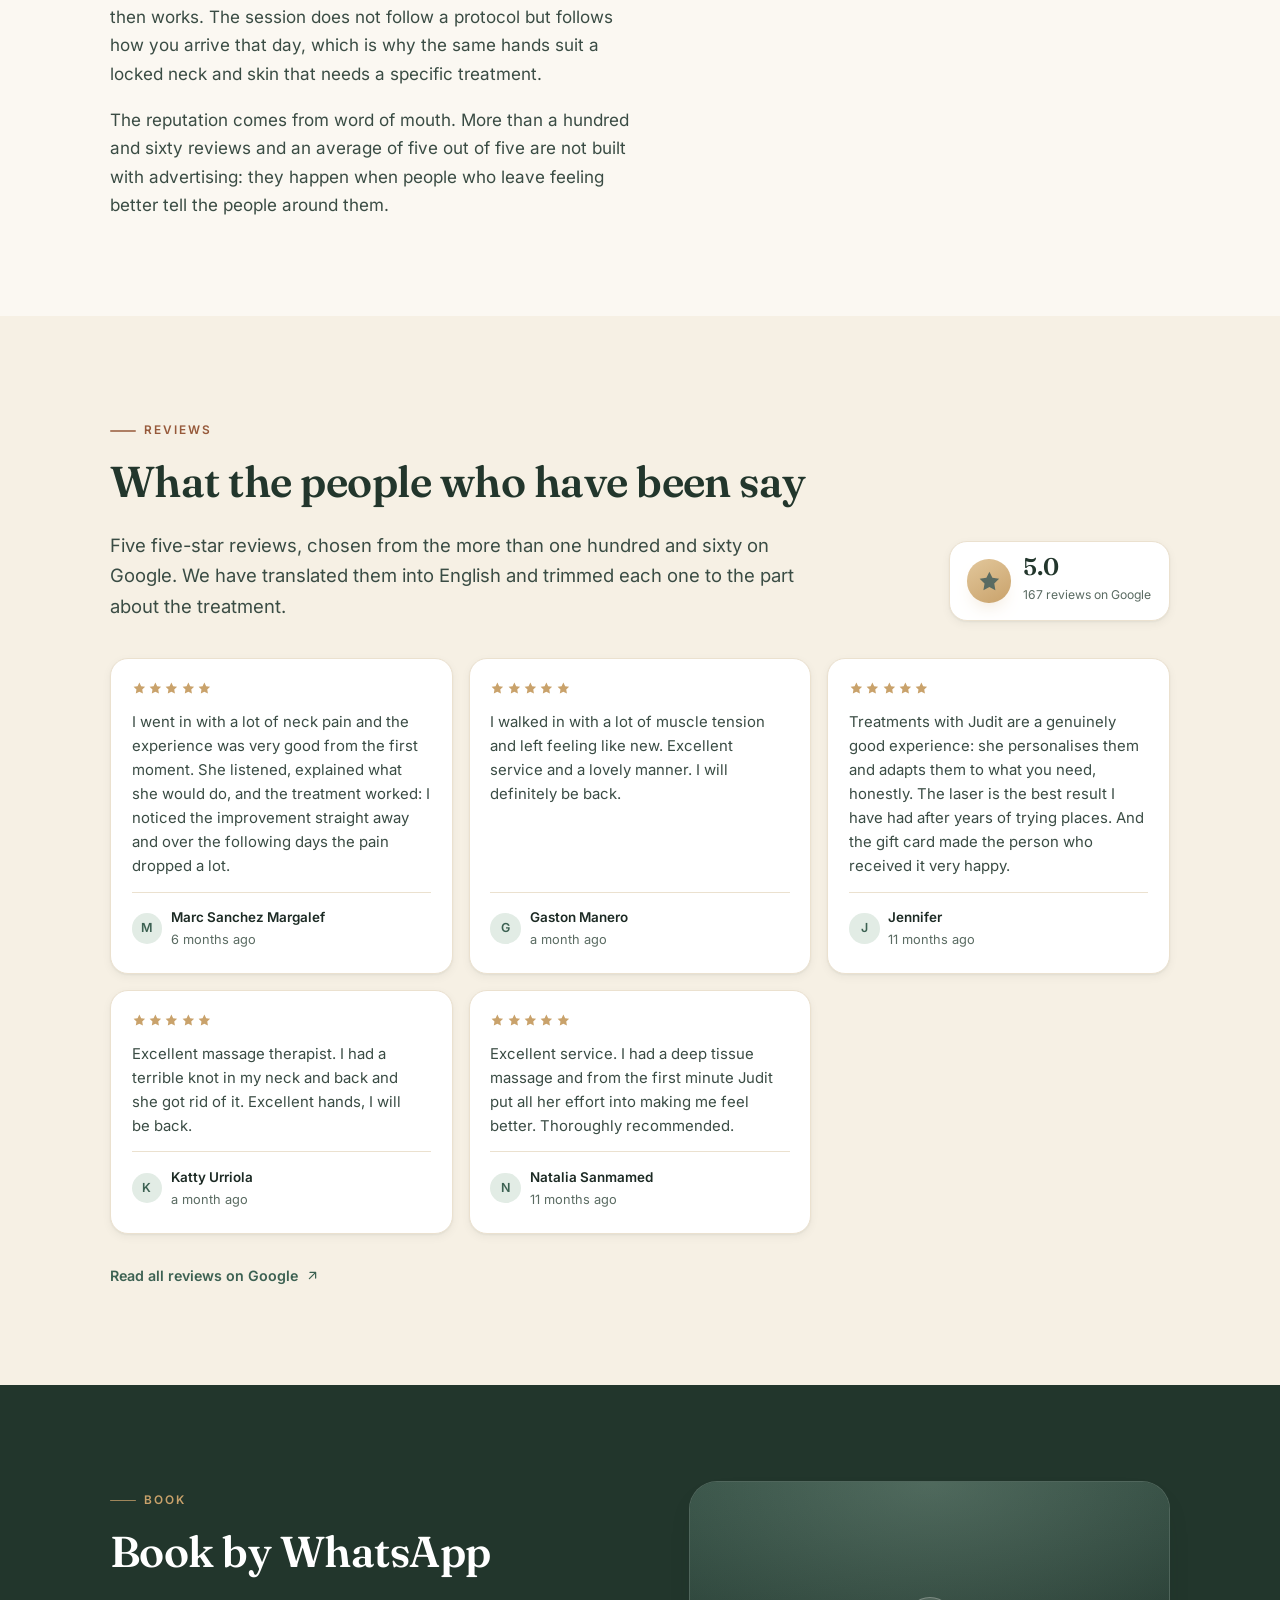
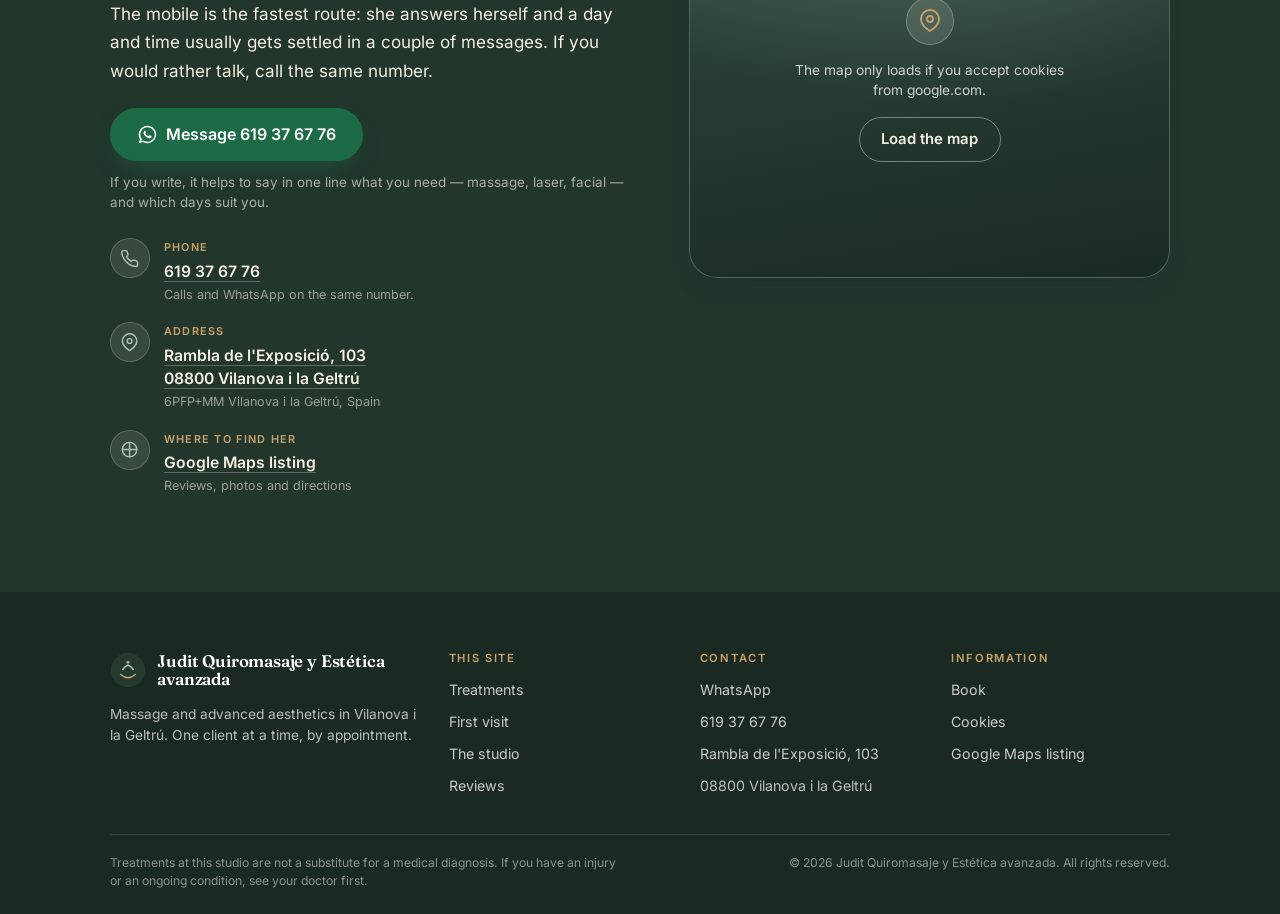
==== commit e2d249c0: "Header: one toolbar row for name, menu and language switch The header put the language switch in the" ====
--- a/en/index.html
+++ b/en/index.html
@@ -41,6 +41,7 @@
 <link rel="preload" href="../assets/fonts/fraunces-latin.woff2" as="font" type="font/woff2" crossorigin>
 <link rel="preload" href="../assets/fonts/inter-latin.woff2" as="font" type="font/woff2" crossorigin>
 <link rel="stylesheet" href="../assets/css/components.css">
+<link rel="stylesheet" href="../assets/css/header-tools.css">
 <link rel="stylesheet" href="../assets/css/styles.css">
 <script type="application/ld+json">
 {
@@ -701,5 +702,6 @@
 
 <script src="../assets/js/components.js" defer></script>
 <script src="../assets/js/main.js" defer></script>
+<script src="../assets/js/header-tools.js" defer></script>
 </body>
 </html>
--- a/assets/css/header-tools.css
+++ b/assets/css/header-tools.css
@@ -0,0 +1,164 @@
+/* ==========================================================================
+   Shared header toolbar — one row at every width.
+   Repo: yourdataweb/site-components
+   Vendored into each site at assets/css/header-tools.css and pinned by
+   src/components.lock.
+
+   Anatomy this operates on (built by header-tools.js):
+     <header ...>
+       <div class="wrap">                     existing inner wrapper
+         <a class="brand">[mark]<span class="sm-name">Business</span></a>
+         <nav id="site-nav">…</nav>           drawer on mobile
+         <button class="nav-toggle">…</button>
+         <div class="sm-tools">               created by the script
+           <nav class="langs">…</nav>
+           <button class="nav-toggle">…</button>
+         </div>
+       </div>
+     </header>
+
+   Goal: name, menu button and language switch share one row, vertically centred,
+   with real gutters. The name is the only flexible item, so a long business name
+   truncates instead of pushing the tools onto a second row.
+   ========================================================================== */
+
+/* A header inner that wraps is the original defect: the address line and the
+   switch fell onto a second row and the bar grew to twice its height. Once the
+   toolbar is in place there is one row by construction, so wrapping is off. */
+.has-tools [data-tools] > .wrap,
+.has-tools [data-tools] > .shell,
+.has-tools [data-tools] > .container,
+.has-tools [data-tools][class*="inner"] {
+  flex-wrap: nowrap;
+}
+
+/* The tools container is the anchor: it sits at the right edge of the bar. */
+.sm-tools {
+  display: flex;
+  align-items: center;
+  gap: .5rem;
+  /* Never grows; may shrink only as a last resort. The identity owns the flexible
+     slot, so the row cannot become wider than the viewport. */
+  flex: none;
+  max-width: 100%;
+  margin-left: auto;
+}
+
+/* Anything still marked as "belongs on the bar" is aligned to the same centre line,
+   so a switch left outside .sm-tools cannot drift a few pixels off the button. */
+.has-tools .langs,
+.has-tools .nav-toggle,
+.has-tools .navbtn {
+  align-self: center;
+}
+
+/* The name is the only item allowed to shrink. min-width:0 is what actually lets
+   flex truncate instead of overflowing; without it the text refuses to compress
+   and shoves the tools off the row. */
+.sm-parent-safe {
+  min-width: 0;
+}
+
+.has-tools .sm-name {
+  display: block;
+  min-width: 0;
+  overflow: hidden;
+  text-overflow: ellipsis;
+  white-space: nowrap;
+}
+
+/* The identity link wraps the mark and the name; it must be able to shrink while
+   the mark itself never does. Sites that put `margin-right: auto` on the brand to
+   push the switch away are neutralised: the toolbar owns that spacing now, and the
+   leftover margin was what made one header 98px tall. */
+.has-tools .sm-name {
+  /* A long single word ("BRASPAÑA") contributes its full width as min-content and
+     forces the row wider. Capping it is what lets the toolbar keep its place. */
+  max-width: 100%;
+}
+
+.has-tools .brand,
+.has-tools .identity,
+.has-tools .marchio,
+.has-tools .logo,
+.has-tools .mark,
+.has-tools .sign {
+  margin-right: 0;
+}
+.has-tools .sm-name {
+  /* A long single word ("BRASPAÑA") contributes its full width as min-content and
+     forces the row wider. Capping it is what lets the toolbar keep its place. */
+  max-width: 100%;
+}
+
+.has-tools .brand,
+.has-tools .identity,
+.has-tools .marchio,
+.has-tools .logo,
+.has-tools .sign {
+  flex: 1 1 auto;
+  min-width: 0;
+}
+
+.has-tools .sm-mark,
+.has-tools .brand__mark,
+.has-tools .identity__mark,
+.has-tools .marchio__mark,
+.has-tools .logo__mark,
+.has-tools .mark__mark,
+.has-tools .sign__mark,
+.has-tools .brand-mark {
+  flex: none;
+}
+
+/* ---------------------------------------------------------------- mobile
+   Below the drawer breakpoint the bar carries three things in ~330 px of space:
+   prune the name to one line at a smaller size, keep the mark visible, and keep
+   the switch on 30 px so it lines up with a 38 px button without dominating. */
+@media (max-width: 860px) {
+  /* The address strip repeats the footer and the contact block; on a phone it is
+     what pushes the bar down and leaves the tools on a second line. */
+  .sm-strip-note {
+    display: none;
+  }
+
+  /* A phone link in the bar is redundant next to a call button in the hero and in
+     the contact block, and it is the widest thing in the toolbar. Drop it before
+     it costs the business its name. */
+  .sm-tools .head-phone,
+  .sm-tools .topbar__tel,
+  .sm-tools .header-phone {
+    display: none;
+  }
+
+  .has-tools .brand__sub,
+  .has-tools .identity__sub,
+  .has-tools .marchio__sub,
+  .has-tools .logo__sub,
+  .has-tools .mark__sub,
+  .has-tools .sign__sub,
+  .has-tools .brand-sub {
+    display: none;
+  }
+
+  .has-tools .sm-name {
+    font-size: 1rem;
+    line-height: 1.2;
+  }
+
+  .sm-tools {
+    gap: .4rem;
+  }
+}
+
+/* Very narrow: the mark plus a 6-character name plus two controls is the floor.
+   Tighten gutters rather than dropping the language switch — a visitor with a
+   phone is exactly who needs it. */
+@media (max-width: 380px) {
+  .sm-tools {
+    gap: .3rem;
+  }
+  .has-tools .sm-name {
+    font-size: .92rem;
+  }
+}
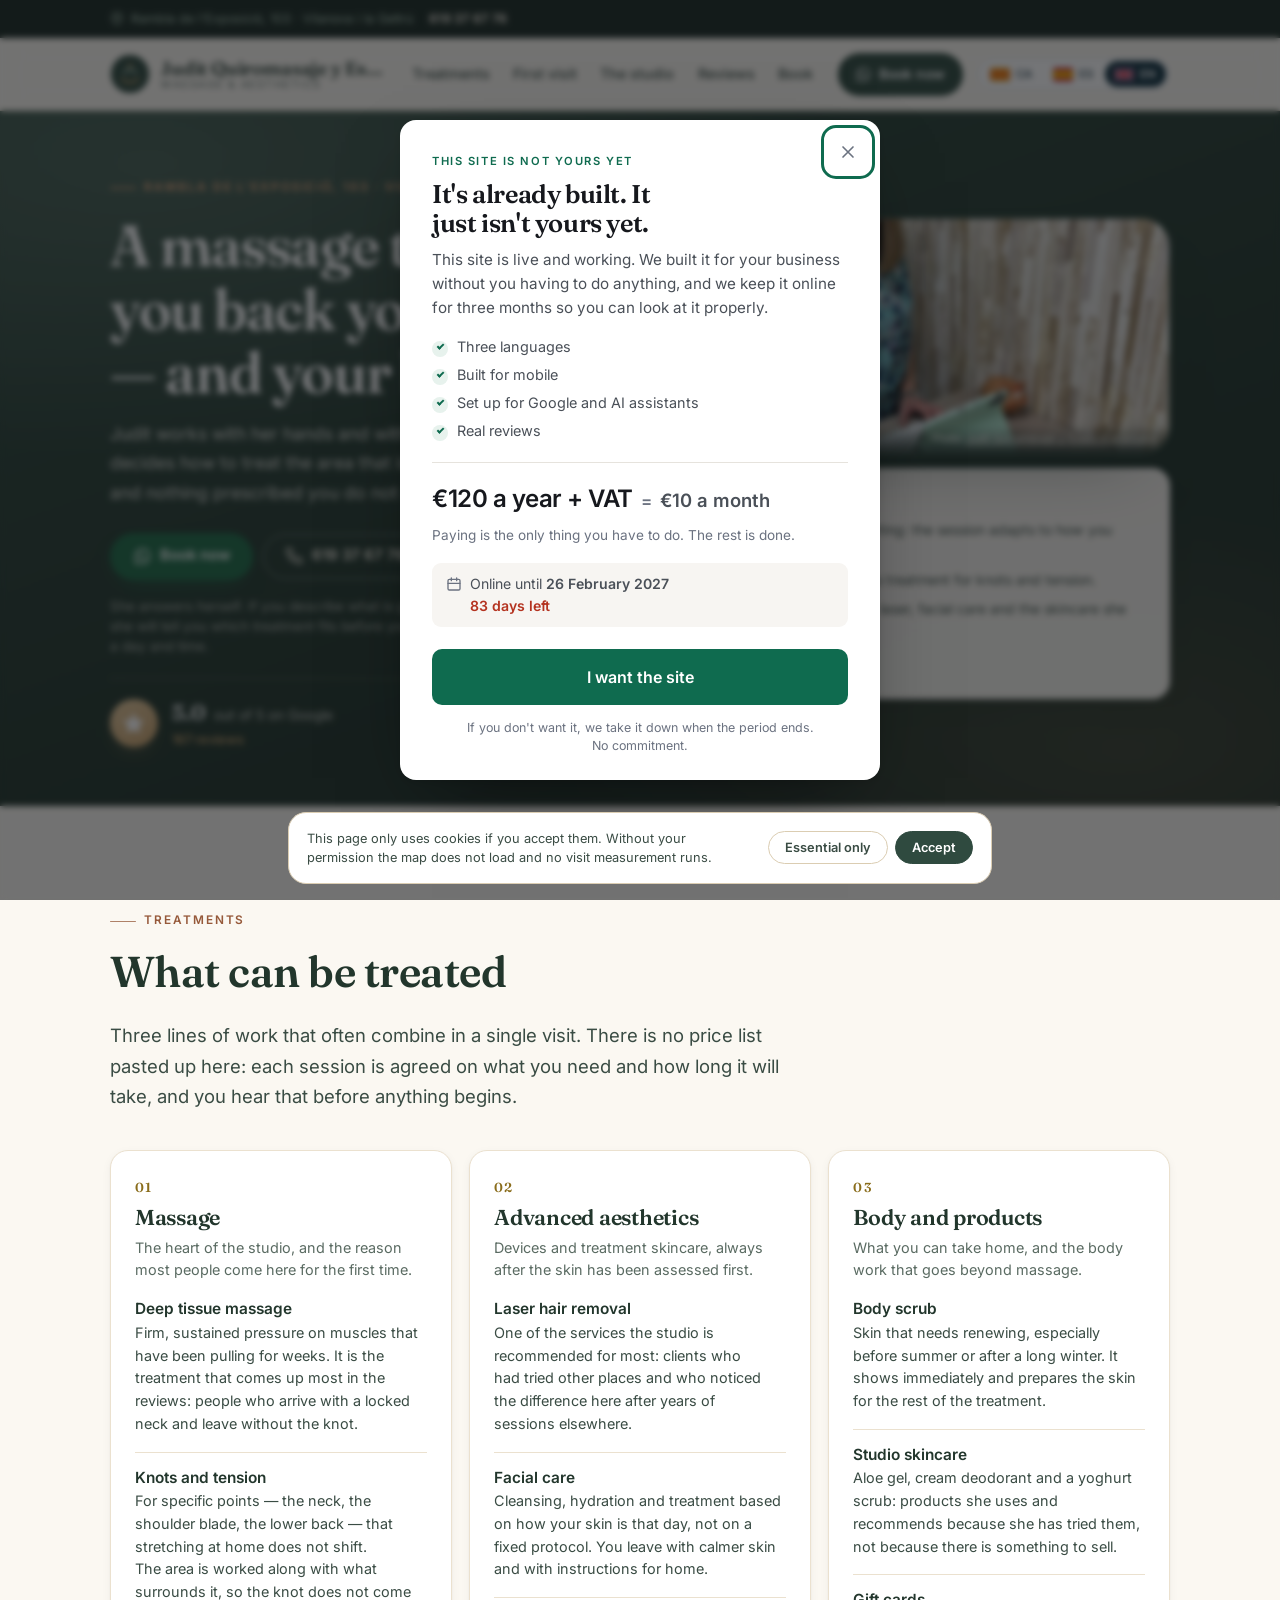
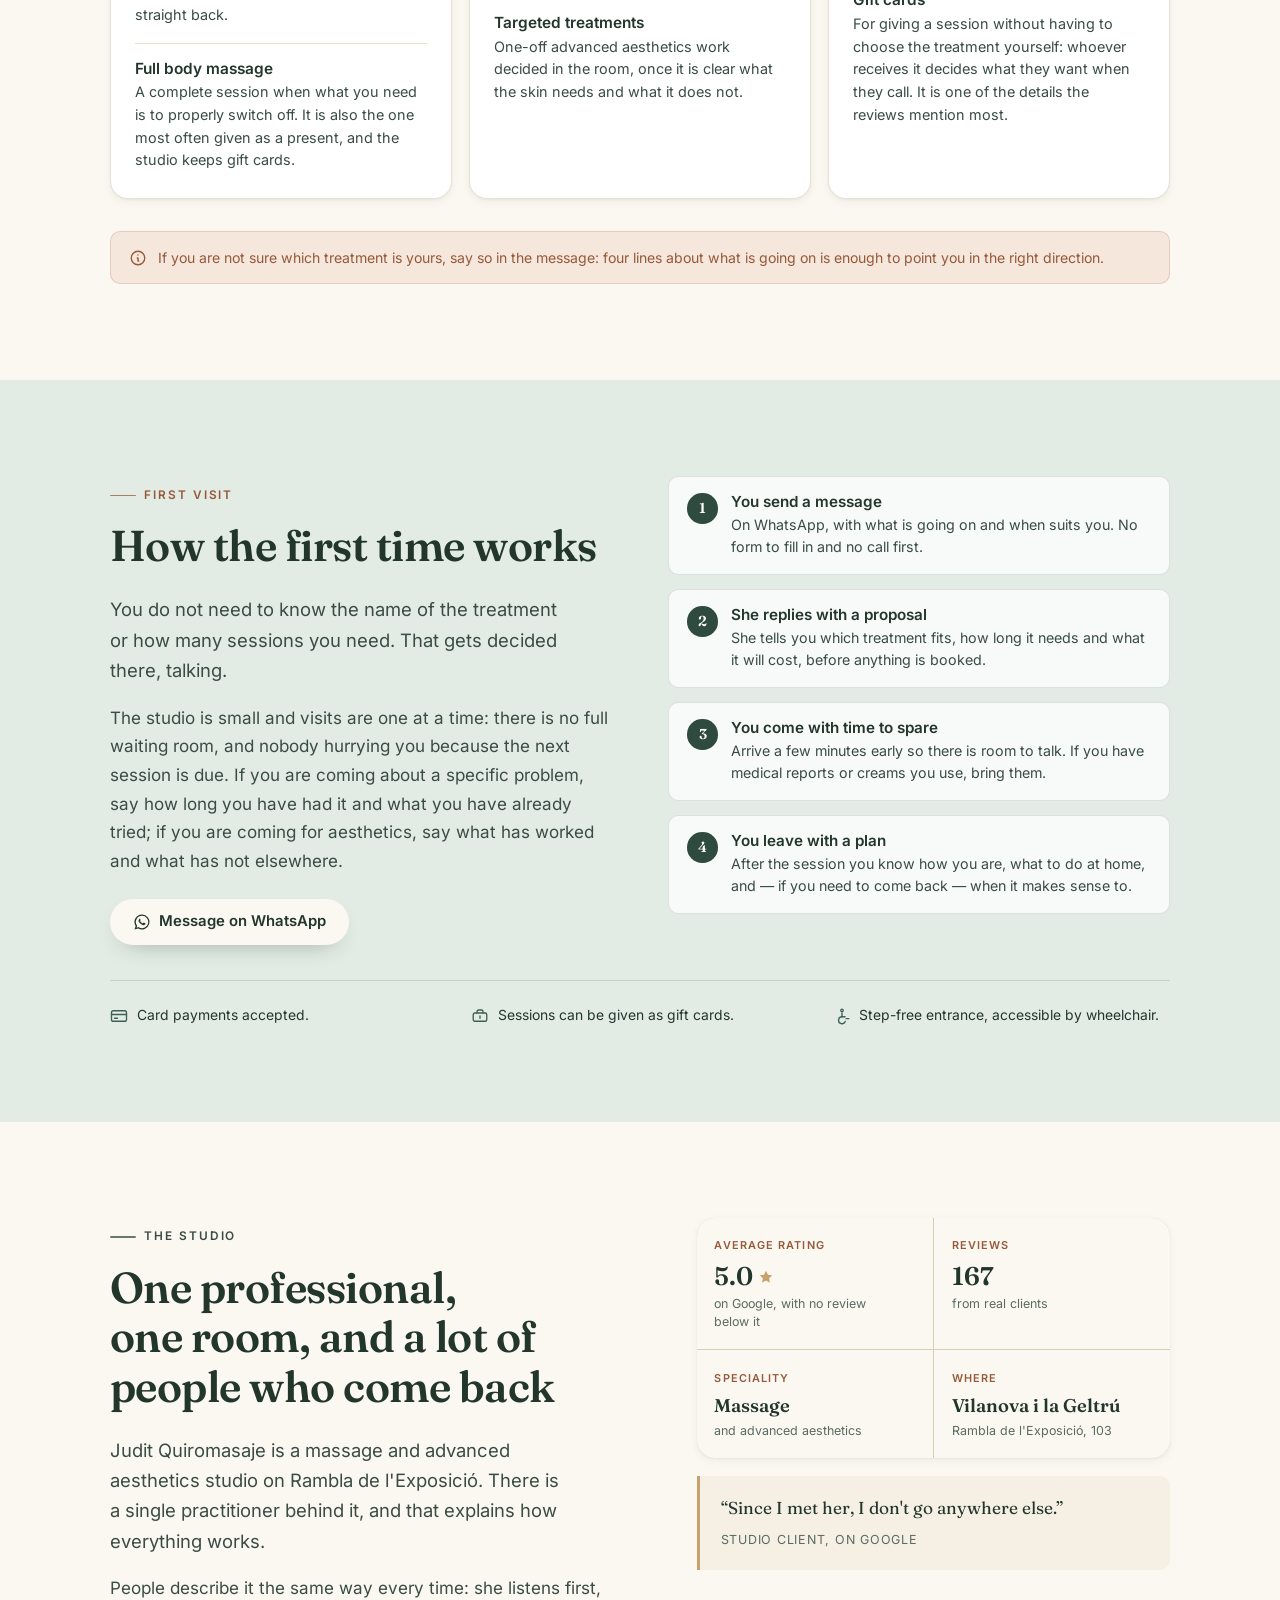
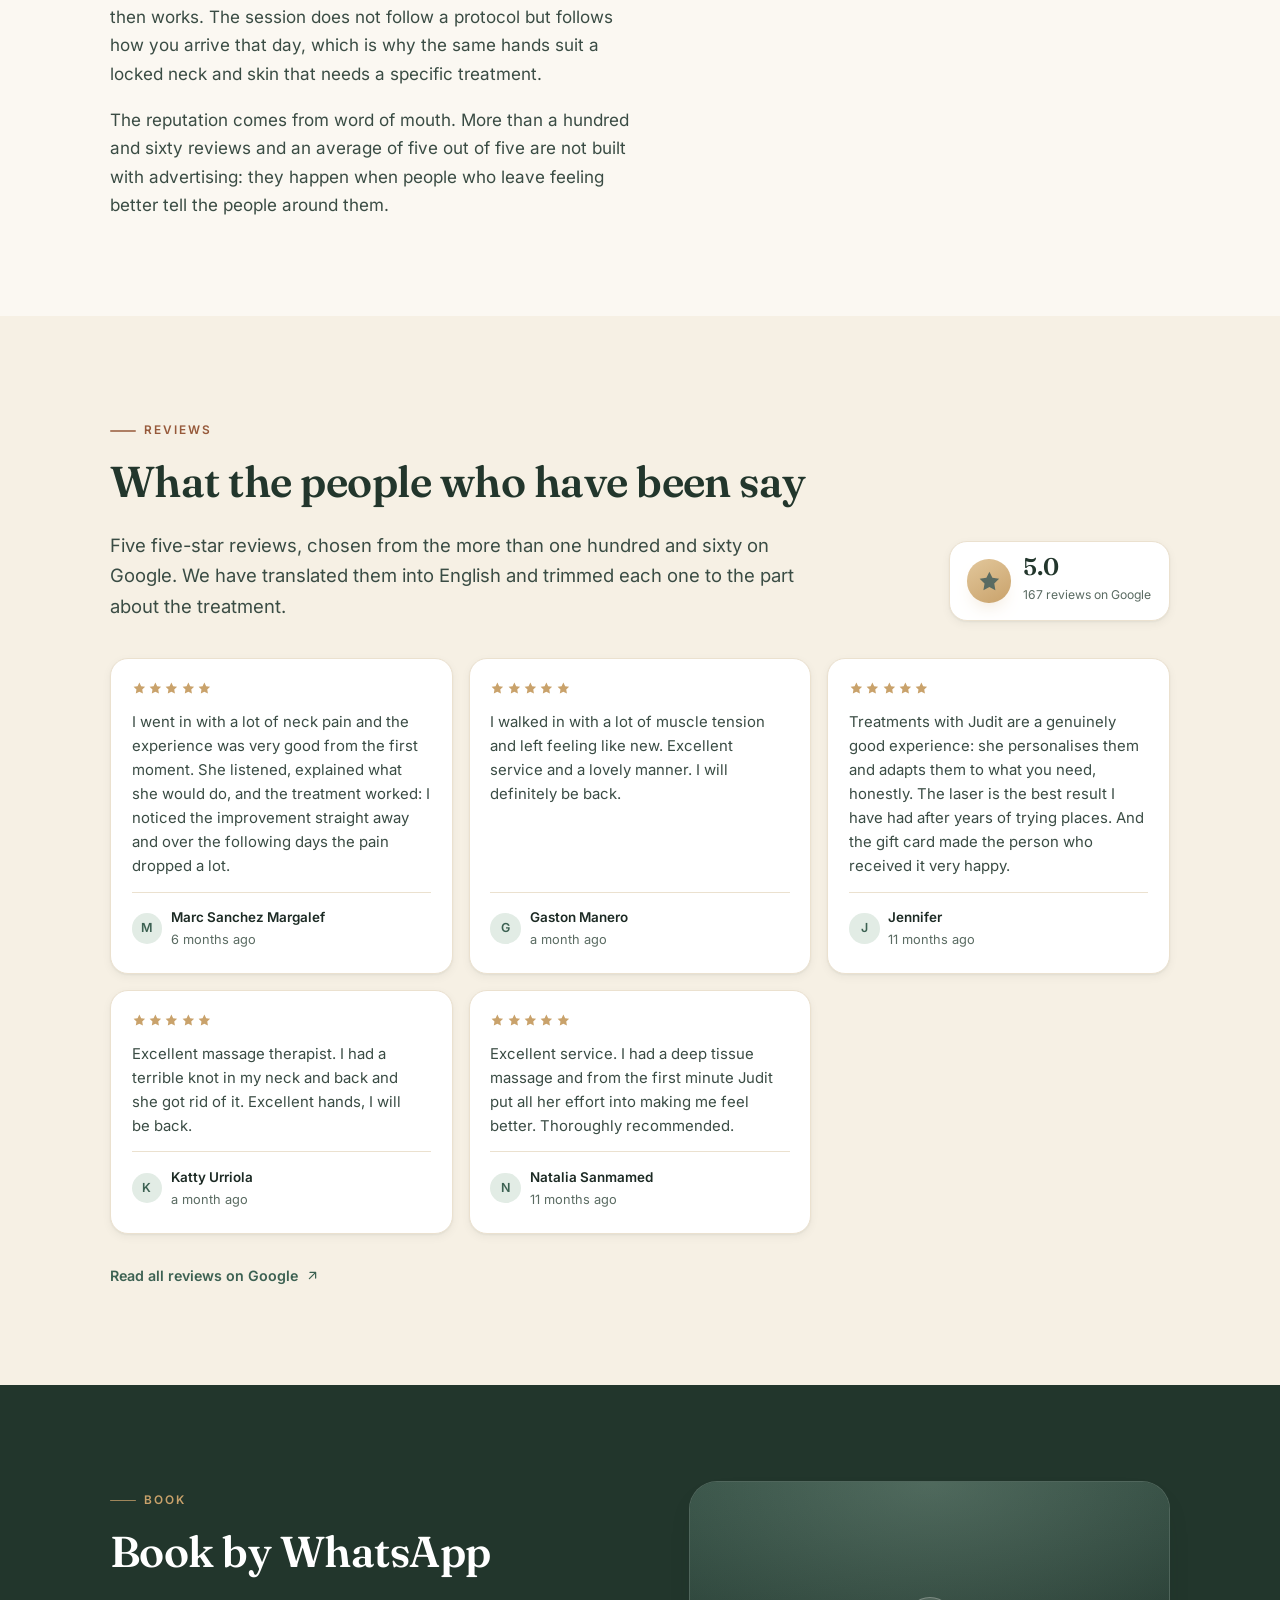
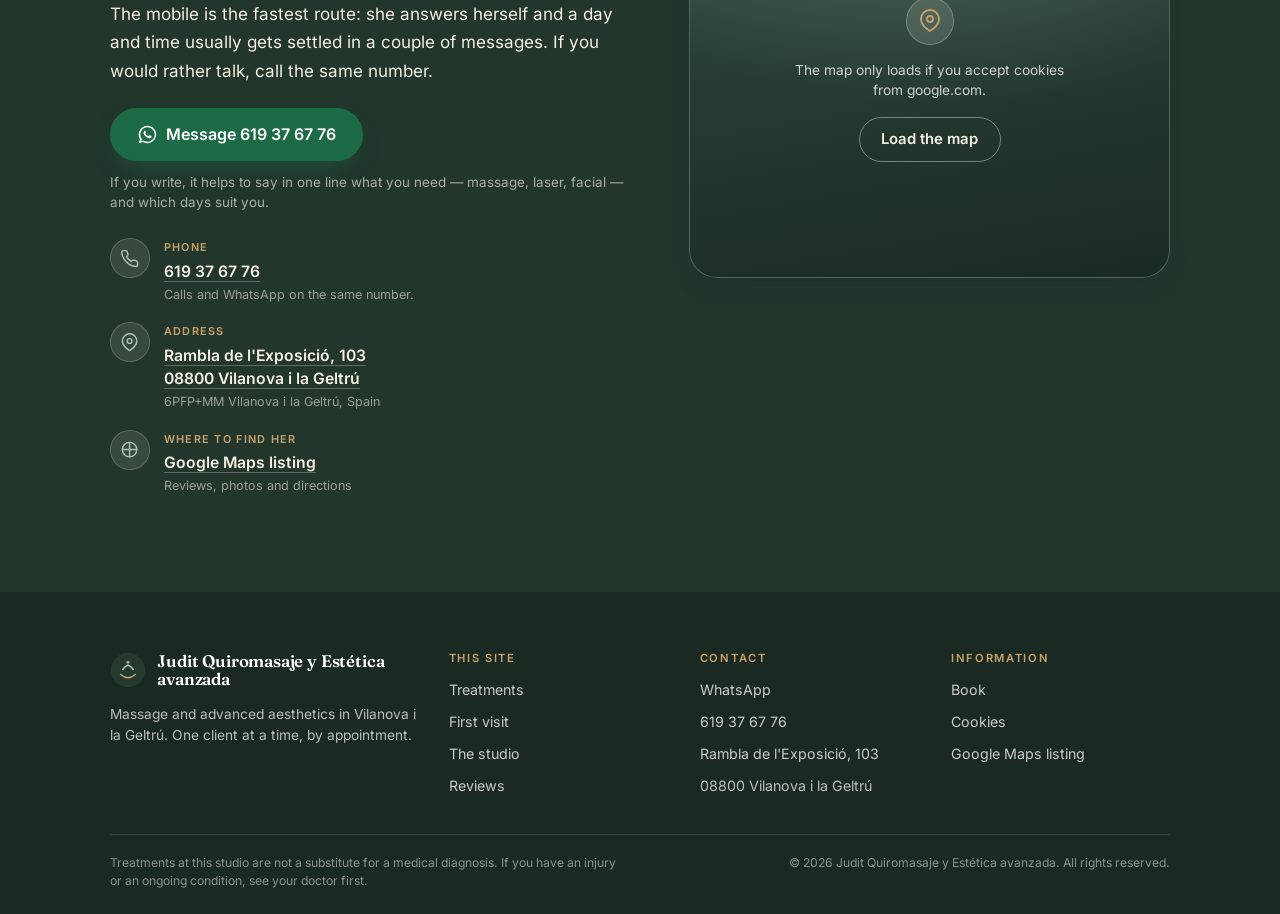
==== commit 444319f3: "Offer panel: state the offer, take the decision Adds the branded offer dialog to every site: what th" ====
--- a/en/index.html
+++ b/en/index.html
@@ -43,6 +43,8 @@
 <link rel="stylesheet" href="../assets/css/components.css">
 <link rel="stylesheet" href="../assets/css/header-tools.css">
 <link rel="stylesheet" href="../assets/css/styles.css">
+<link rel="stylesheet" href="../assets/css/offer-panel.css">
+
 <script type="application/ld+json">
 {
   "@context": "https://schema.org",
@@ -702,6 +704,10 @@
 
 <script src="../assets/js/components.js" defer></script>
 <script src="../assets/js/main.js" defer></script>
+
+<script type="application/json" id="sm-offer-config">{"offerEnds":"2027-02-26","offerEndsLabel":"26 February 2027","buyUrl":"","offerEmail":"","phoneE164":"+34619376776","copy":{"kicker":"This site is not yours yet","title":"It's already built. It just isn't yours yet.","lead":"This site is live and working. We built it for your business without you having to do anything, and we keep it online for three months so you can look at it properly.","features":["Three languages","Built for mobile","Set up for Google and AI assistants","Real reviews"],"priceYear":"€120 a year + VAT","priceMonth":"€10 a month","priceNote":"Paying is the only thing you have to do. The rest is done.","until":"Online until","days":"{n} days left","cta":"I want the site","buy":"I want the site","buyPhone":"Call and claim it","contact":"Talk to us","call":"Call us","close":"Close","pill":"This site is not yours yet","foot":"If you don't want it, we take it down when the period ends. No commitment."}}</script>
+<script src="../assets/js/offer-panel.js" defer></script>
+
 <script src="../assets/js/header-tools.js" defer></script>
 </body>
 </html>
--- a/assets/css/offer-panel.css
+++ b/assets/css/offer-panel.css
@@ -0,0 +1,313 @@
+/* ==========================================================================
+   Offer panel — the conversion surface for a site that is live but unbought.
+   Repo: yourdataweb/site-components
+   Vendored into each site at assets/css/offer-panel.css and pinned by
+   src/components.lock.
+
+   Colour strategy, and why:
+   - The site's own accent stays on the site. The panel uses a single high-contrast
+     action colour for the primary CTA and nothing else, so the eye has exactly one
+     place to go. Two competing accents is the most common reason a dialog gets read
+     and not acted on.
+   - The primary CTA is the only element on the panel with a filled background. The
+     secondary is a quiet outline: it must be findable, not tempting.
+   - Urgency is carried by a warm red *only* on the deadline line, never on the CTA.
+     A red button reads as error; a red date reads as a deadline.
+
+   The panel is an overlay, never the page: it can be closed and the site content is
+   untouched underneath.
+   ========================================================================== */
+
+html.sm-offer-open,
+html.sm-offer-open body {
+  overflow: hidden;
+}
+
+/* The cookie notice is a legal surface and must stay reachable while the panel is
+   open: a visitor cannot be asked to accept or decline tracking behind a modal. It
+   is raised above the backdrop and the panel never covers its bottom edge. */
+html.sm-offer-open #cookiebar,
+html.sm-offer-open .cookiebar,
+html.sm-offer-open #cookie-banner {
+  z-index: 300;
+}
+
+.sm-offer {
+  --offer-ink: #16181d;
+  --offer-ink-soft: #4a5058;
+  --offer-muted: #6b7280;
+  --offer-paper: #ffffff;
+  --offer-line: #e6e3dd;
+  --offer-action: #0f6b4f;      /* one action colour, WCAG AA on white at 5.9:1 */
+  --offer-action-hover: #0b5440;
+  --offer-urgent: #b4321f;      /* deadline only */
+
+  position: fixed;
+  inset: 0;
+  z-index: 200;
+  display: flex;
+  align-items: center;
+  justify-content: center;
+  padding: 1rem;
+  font-family: Inter, -apple-system, BlinkMacSystemFont, "Segoe UI", Roboto, sans-serif;
+  -webkit-font-smoothing: antialiased;
+}
+
+.sm-offer__backdrop {
+  position: absolute;
+  inset: 0;
+  background: rgba(16, 18, 22, .58);
+  backdrop-filter: blur(3px);
+}
+
+.sm-offer__panel {
+  position: relative;
+  width: min(100%, 30rem);
+  max-height: calc(100vh - 2rem);
+  overflow-y: auto;
+  background: var(--offer-paper);
+  color: var(--offer-ink);
+  border-radius: 16px;
+  padding: 2rem 2rem 1.5rem;
+  box-shadow: 0 30px 80px -32px rgba(0, 0, 0, .55), 0 2px 8px rgba(0, 0, 0, .10);
+  animation: sm-offer-in .28s cubic-bezier(.22, 1, .36, 1);
+}
+
+@keyframes sm-offer-in {
+  from { opacity: 0; transform: translateY(12px) scale(.985); }
+  to   { opacity: 1; transform: none; }
+}
+@media (prefers-reduced-motion: reduce) {
+  .sm-offer__panel { animation: none; }
+}
+
+/* Close: top-right, 44px hit area, muted but not hidden. */
+.sm-offer__close {
+  position: absolute;
+  top: .6rem;
+  right: .6rem;
+  width: 44px;
+  height: 44px;
+  display: inline-flex;
+  align-items: center;
+  justify-content: center;
+  border: 0;
+  border-radius: 10px;
+  background: transparent;
+  color: var(--offer-muted);
+  cursor: pointer;
+}
+.sm-offer__close:hover { background: #f3f1ed; color: var(--offer-ink); }
+.sm-offer__close:focus-visible { outline: 3px solid var(--offer-action); outline-offset: 2px; }
+
+.sm-offer__kicker {
+  margin: 0 0 .55rem;
+  font-size: .7rem;
+  font-weight: 700;
+  letter-spacing: .14em;
+  text-transform: uppercase;
+  color: var(--offer-action);
+}
+
+.sm-offer__title {
+  margin: 0 0 .6rem;
+  font-family: Fraunces, Georgia, serif;
+  font-size: 1.6rem;
+  line-height: 1.15;
+  letter-spacing: -.015em;
+  color: var(--offer-ink);
+  padding-right: 2rem;
+}
+
+.sm-offer__lead {
+  margin: 0 0 1.1rem;
+  font-size: .95rem;
+  line-height: 1.55;
+  color: var(--offer-ink-soft);
+}
+
+/* Feature list: scannable, checkmarks, no icons fighting for attention. */
+.sm-offer__features {
+  margin: 0 0 1.25rem;
+  padding: 0;
+  list-style: none;
+  display: grid;
+  gap: .45rem;
+}
+.sm-offer__feature {
+  position: relative;
+  padding-left: 1.55rem;
+  font-size: .9rem;
+  line-height: 1.45;
+  color: var(--offer-ink-soft);
+}
+.sm-offer__feature::before {
+  content: "";
+  position: absolute;
+  left: 0;
+  top: .28rem;
+  width: 1rem;
+  height: 1rem;
+  border-radius: 50%;
+  background: #e7f2ed;
+}
+.sm-offer__feature::after {
+  content: "";
+  position: absolute;
+  left: .29rem;
+  top: .47rem;
+  width: .42rem;
+  height: .24rem;
+  border-left: 2px solid var(--offer-action);
+  border-bottom: 2px solid var(--offer-action);
+  transform: rotate(-45deg);
+}
+
+/* Price: the yearly figure and its monthly equivalent bound by an equals sign, so
+   they cannot be read as two separate charges. */
+.sm-offer__price {
+  display: flex;
+  align-items: baseline;
+  flex-wrap: wrap;
+  gap: .5rem;
+  padding: 1rem 0 .2rem;
+  border-top: 1px solid var(--offer-line);
+}
+.sm-offer__price-year {
+  font-size: 1.5rem;
+  font-weight: 700;
+  letter-spacing: -.02em;
+  color: var(--offer-ink);
+}
+.sm-offer__price-eq {
+  font-size: 1.05rem;
+  font-weight: 700;
+  color: var(--offer-muted);
+}
+.sm-offer__price-month {
+  font-size: 1.15rem;
+  font-weight: 600;
+  color: var(--offer-ink-soft);
+}
+.sm-offer__price-note {
+  margin: .1rem 0 0;
+  font-size: .85rem;
+  color: var(--offer-muted);
+}
+
+/* Deadline: warm red, the only place colour is allowed to alarm. */
+.sm-offer__meta {
+  display: flex;
+  align-items: flex-start;
+  gap: .5rem;
+  margin: 1rem 0 0;
+  padding: .7rem .85rem;
+  background: #f7f5f2;
+  border-radius: 9px;
+  font-size: .88rem;
+  line-height: 1.4;
+  color: var(--offer-ink-soft);
+}
+.sm-offer__meta svg { flex: none; margin-top: .1rem; color: var(--offer-muted); }
+.sm-offer__meta.is-urgent { background: #fdf1ee; color: #6d2318; }
+.sm-offer__meta.is-urgent svg { color: var(--offer-urgent); }
+.sm-offer__meta strong { color: inherit; }
+.sm-offer__days { display: block; font-weight: 600; color: var(--offer-urgent); margin-top: .15rem; }
+
+/* Actions: one filled, one outline. */
+.sm-offer__actions {
+  display: grid;
+  gap: .6rem;
+  margin-top: 1.4rem;
+}
+.sm-offer__cta {
+  display: inline-flex;
+  align-items: center;
+  justify-content: center;
+  min-height: 52px;
+  padding: .9rem 1.25rem;
+  border-radius: 10px;
+  background: var(--offer-action);
+  color: #fff;
+  font-size: 1rem;
+  font-weight: 700;
+  text-decoration: none;
+  transition: background-color .15s ease;
+}
+.sm-offer__cta:hover { background: var(--offer-action-hover); }
+.sm-offer__cta:focus-visible { outline: 3px solid var(--offer-action); outline-offset: 3px; }
+
+.sm-offer__secondary {
+  display: inline-flex;
+  align-items: center;
+  justify-content: center;
+  min-height: 46px;
+  padding: .7rem 1.25rem;
+  border: 1px solid var(--offer-line);
+  border-radius: 10px;
+  color: var(--offer-ink);
+  font-size: .93rem;
+  font-weight: 600;
+  text-decoration: none;
+}
+.sm-offer__secondary:hover { background: #f7f5f2; }
+.sm-offer__secondary:focus-visible { outline: 3px solid var(--offer-action); outline-offset: 3px; }
+
+.sm-offer__foot {
+  margin: .9rem 0 0;
+  font-size: .78rem;
+  line-height: 1.45;
+  color: var(--offer-muted);
+  text-align: center;
+}
+
+/* ---------------------------------------------------------------- mobile
+   Full-height sheet on a phone: the desktop dialog wastes the space it has and
+   pushes the CTA below the fold once the feature list wraps. */
+@media (max-width: 560px) {
+  .sm-offer { padding: 0; align-items: flex-end; }
+  .sm-offer__panel {
+    width: 100%;
+    max-height: 92vh;
+    border-radius: 18px 18px 0 0;
+    padding: 1.6rem 1.25rem 1.25rem;
+    animation: sm-offer-up .3s cubic-bezier(.22, 1, .36, 1);
+  }
+  @keyframes sm-offer-up {
+    from { opacity: 0; transform: translateY(24px); }
+    to   { opacity: 1; transform: none; }
+  }
+  .sm-offer__title { font-size: 1.35rem; }
+  .sm-offer__price-year { font-size: 1.3rem; }
+}
+
+/* ---------------------------------------------------------------- pill
+   After closing: small, low-contrast, bottom-left, out of the thumb's path. */
+/* `body >` is deliberate: a site stylesheet can define a generic `.sm-offer-pill`
+   or reset `position` on buttons, and the last-loaded rule wins. Anchoring the
+   selector keeps the pill fixed to the viewport instead of landing in normal flow
+   at the bottom of the document, where it is unclickable. */
+body > .sm-offer-pill {
+  position: fixed !important;
+  left: 1rem;
+  bottom: 1rem;
+  z-index: 190;
+  display: inline-flex;
+  align-items: center;
+  gap: .45rem;
+  max-width: calc(100vw - 2rem);
+  padding: .6rem .9rem;
+  border: 1px solid #ddd8cf;
+  border-radius: 999px;
+  background: rgba(255, 255, 255, .96);
+  color: #16181d;
+  font-family: Inter, -apple-system, BlinkMacSystemFont, "Segoe UI", Roboto, sans-serif;
+  font-size: .82rem;
+  font-weight: 600;
+  line-height: 1.2;
+  cursor: pointer;
+  box-shadow: 0 6px 20px -10px rgba(0, 0, 0, .35);
+}
+.sm-offer-pill:hover { background: #fff; }
+.sm-offer-pill:focus-visible { outline: 3px solid #0f6b4f; outline-offset: 2px; }
+.sm-offer-pill svg { flex: none; color: #0f6b4f; }
